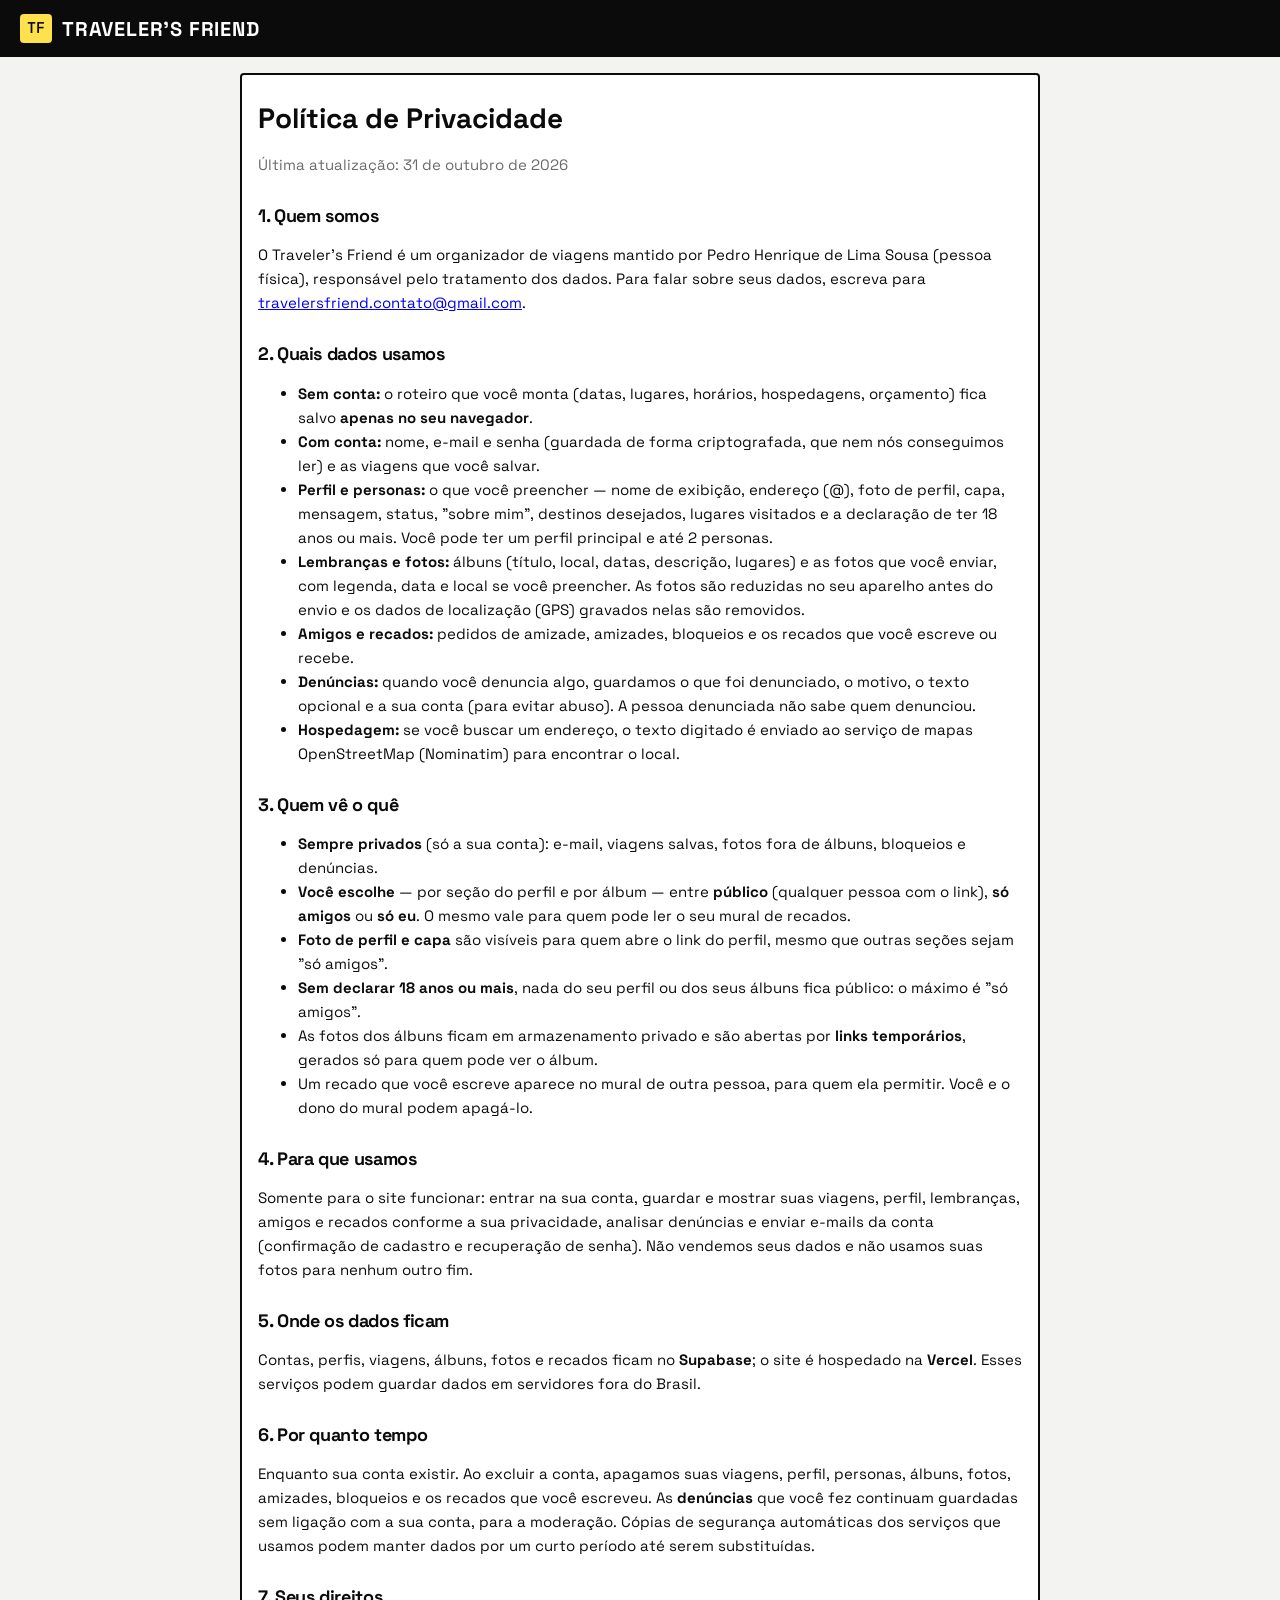
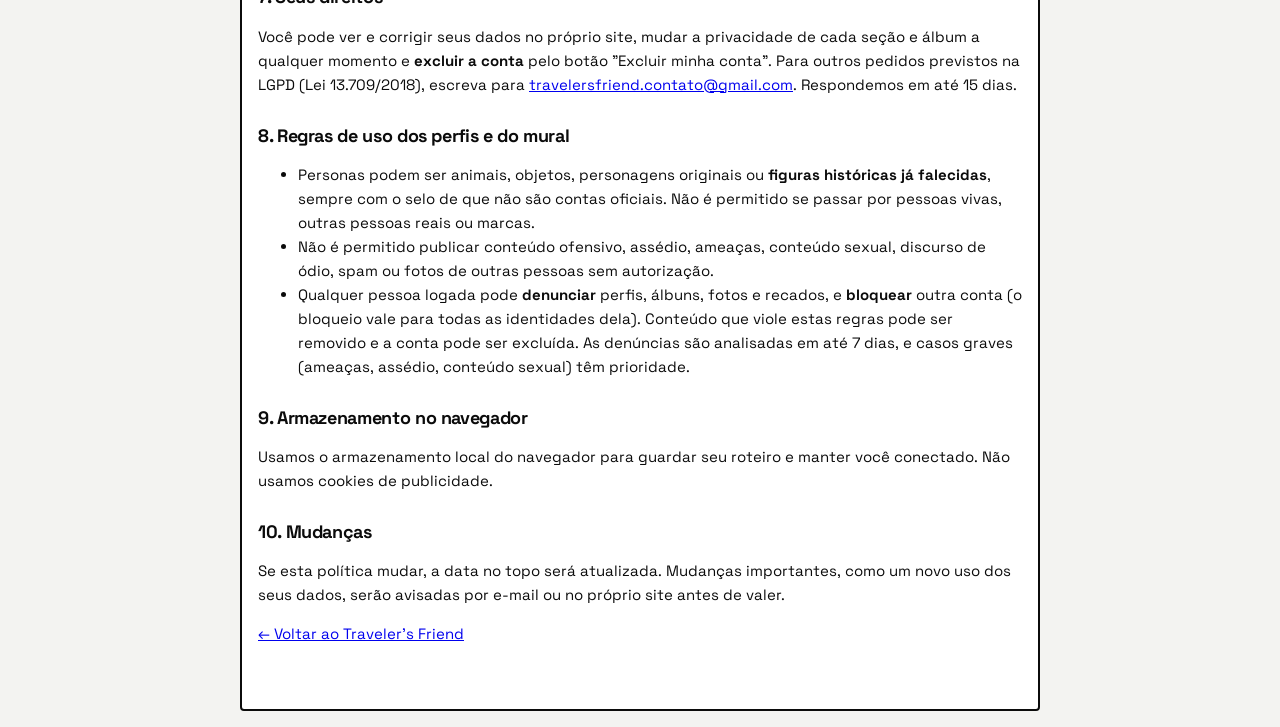
==== privacidade.html @ 2b029eb0 "Política: aviso prévio de mudanças importantes Co-Authored-By: Claude Opus 5.5 <noreply@anthropic.co" ====
<!doctype html>
<html lang="pt-BR">
<head>
  <meta charset="utf-8">
  <meta name="viewport" content="width=device-width, initial-scale=1">
  <title>Política de Privacidade · Traveler's Friend</title>
  <link rel="icon" type="image/svg+xml" href="favicon.svg">
  <link rel="preconnect" href="https://fonts.googleapis.com">
  <link rel="preconnect" href="https://fonts.gstatic.com" crossorigin>
  <link href="https://fonts.googleapis.com/css2?family=Space+Grotesk:wght@400;500;700&family=JetBrains+Mono:wght@400;600&display=swap" rel="stylesheet">
  <link rel="stylesheet" href="css/style.css">
  <style>
    .doc { max-width: 760px; margin: 0 auto; padding: 24px 16px 48px; }
    .doc h1 { font-size: 28px; margin: 0 0 4px; }
    .doc h2 { font-size: 18px; margin: 26px 0 6px; }
    .doc p, .doc li { font-size: 15px; line-height: 1.6; }
  </style>
</head>
<body>
  <header class="topbar"><a class="brand" href="./" style="color:inherit;text-decoration:none">
    <span class="brand-mark">TF</span><span class="brand-name">Traveler's Friend</span></a></header>
  <main class="doc panel" style="margin:16px auto;max-width:800px">
    <h1>Política de Privacidade</h1>
    <p class="muted">Última atualização: 31 de outubro de 2026</p>

    <h2>1. Quem somos</h2>
    <p>O Traveler's Friend é um organizador de viagens mantido por Pedro Henrique de Lima Sousa (pessoa física), responsável pelo tratamento dos dados.
      Para falar sobre seus dados, escreva para <a href="mailto:travelersfriend.contato@gmail.com">travelersfriend.contato@gmail.com</a>.</p>

    <h2>2. Quais dados usamos</h2>
    <ul>
      <li><b>Sem conta:</b> o roteiro que você monta (datas, lugares, horários, hospedagens, orçamento) fica salvo <b>apenas no seu navegador</b>.</li>
      <li><b>Com conta:</b> nome, e-mail e senha (guardada de forma criptografada, que nem nós conseguimos ler) e as viagens que você salvar.</li>
      <li><b>Perfil e personas:</b> o que você preencher — nome de exibição, endereço (@), foto de perfil, capa, mensagem, status, "sobre mim",
        destinos desejados, lugares visitados e a declaração de ter 18 anos ou mais. Você pode ter um perfil principal e até 2 personas.</li>
      <li><b>Lembranças e fotos:</b> álbuns (título, local, datas, descrição, lugares) e as fotos que você enviar, com legenda, data e local se você preencher.
        As fotos são reduzidas no seu aparelho antes do envio e os dados de localização (GPS) gravados nelas são removidos.</li>
      <li><b>Amigos e recados:</b> pedidos de amizade, amizades, bloqueios e os recados que você escreve ou recebe.</li>
      <li><b>Denúncias:</b> quando você denuncia algo, guardamos o que foi denunciado, o motivo, o texto opcional e a sua conta (para evitar abuso).
        A pessoa denunciada não sabe quem denunciou.</li>
      <li><b>Hospedagem:</b> se você buscar um endereço, o texto digitado é enviado ao serviço de mapas OpenStreetMap (Nominatim) para encontrar o local.</li>
    </ul>

    <h2>3. Quem vê o quê</h2>
    <ul>
      <li><b>Sempre privados</b> (só a sua conta): e-mail, viagens salvas, fotos fora de álbuns, bloqueios e denúncias.</li>
      <li><b>Você escolhe</b> — por seção do perfil e por álbum — entre <b>público</b> (qualquer pessoa com o link), <b>só amigos</b> ou <b>só eu</b>.
        O mesmo vale para quem pode ler o seu mural de recados.</li>
      <li><b>Foto de perfil e capa</b> são visíveis para quem abre o link do perfil, mesmo que outras seções sejam "só amigos".</li>
      <li><b>Sem declarar 18 anos ou mais</b>, nada do seu perfil ou dos seus álbuns fica público: o máximo é "só amigos".</li>
      <li>As fotos dos álbuns ficam em armazenamento privado e são abertas por <b>links temporários</b>, gerados só para quem pode ver o álbum.</li>
      <li>Um recado que você escreve aparece no mural de outra pessoa, para quem ela permitir. Você e o dono do mural podem apagá-lo.</li>
    </ul>

    <h2>4. Para que usamos</h2>
    <p>Somente para o site funcionar: entrar na sua conta, guardar e mostrar suas viagens, perfil, lembranças, amigos e recados conforme a sua
      privacidade, analisar denúncias e enviar e-mails da conta (confirmação de cadastro e recuperação de senha).
      Não vendemos seus dados e não usamos suas fotos para nenhum outro fim.</p>

    <h2>5. Onde os dados ficam</h2>
    <p>Contas, perfis, viagens, álbuns, fotos e recados ficam no <b>Supabase</b>; o site é hospedado na <b>Vercel</b>.
      Esses serviços podem guardar dados em servidores fora do Brasil.</p>

    <h2>6. Por quanto tempo</h2>
    <p>Enquanto sua conta existir. Ao excluir a conta, apagamos suas viagens, perfil, personas, álbuns, fotos, amizades, bloqueios e
      os recados que você escreveu. As <b>denúncias</b> que você fez continuam guardadas sem ligação com a sua conta, para a moderação.
      Cópias de segurança automáticas dos serviços que usamos podem manter dados por um curto período até serem substituídas.</p>

    <h2>7. Seus direitos</h2>
    <p>Você pode ver e corrigir seus dados no próprio site, mudar a privacidade de cada seção e álbum a qualquer momento e
      <b>excluir a conta</b> pelo botão "Excluir minha conta". Para outros pedidos previstos na LGPD (Lei 13.709/2018), escreva para
      <a href="mailto:travelersfriend.contato@gmail.com">travelersfriend.contato@gmail.com</a>. Respondemos em até 15 dias.</p>

    <h2 id="regras">8. Regras de uso dos perfis e do mural</h2>
    <ul>
      <li>Personas podem ser animais, objetos, personagens originais ou <b>figuras históricas já falecidas</b>, sempre com o selo de que não são contas oficiais.
        Não é permitido se passar por pessoas vivas, outras pessoas reais ou marcas.</li>
      <li>Não é permitido publicar conteúdo ofensivo, assédio, ameaças, conteúdo sexual, discurso de ódio, spam ou fotos de outras pessoas sem autorização.</li>
      <li>Qualquer pessoa logada pode <b>denunciar</b> perfis, álbuns, fotos e recados, e <b>bloquear</b> outra conta (o bloqueio vale para todas as identidades dela).
        Conteúdo que viole estas regras pode ser removido e a conta pode ser excluída. As denúncias são analisadas em até 7 dias, e casos graves (ameaças, assédio, conteúdo sexual) têm prioridade.</li>
    </ul>

    <h2>9. Armazenamento no navegador</h2>
    <p>Usamos o armazenamento local do navegador para guardar seu roteiro e manter você conectado. Não usamos cookies de publicidade.</p>

    <h2>10. Mudanças</h2>
    <p>Se esta política mudar, a data no topo será atualizada. Mudanças importantes, como um novo uso dos seus dados,
      serão avisadas por e-mail ou no próprio site antes de valer.</p>

    <p><a href="./">← Voltar ao Traveler's Friend</a></p>
  </main>
</body>
</html>
---- css/style.css ----
/* Traveler's Friend — preto e branco, com um amarelo de destaque usado com moderação. */
:root {
  --ink: #0b0b0b;
  --paper: #ffffff;
  --paper-2: #f3f3f1;
  --muted: #6b6b6b;
  --line: #0b0b0b;
  --soft-line: #d9d9d6;
  --accent: #ffe14d;   /* troque para #ffffff se quiser 100% P&B */
  --warn: #c2410c;
  --radius: 4px;
  --font: "Space Grotesk", system-ui, sans-serif;
  --mono: "JetBrains Mono", ui-monospace, monospace;

  /* ---- Design system (v2) — usar nestes tokens em todo componente novo ---- */
  /* Cores de apoio */
  --ink-2: #2a2a2a;          /* hover de superfícies pretas */
  --paper-3: #e9e9e6;        /* fundo de áreas recuadas */
  --accent-ink: #0b0b0b;     /* texto sobre o amarelo */
  --ok: #15803d;             /* confirmado / disponível */
  --danger: #b91c1c;         /* erro / conflito */
  --estimate: #8a6d00;       /* valores estimados (amarelo legível sobre branco) */
  /* Status de identidade (inspirados no MSN, cores próprias) */
  --st-disponivel: #22a65a;
  --st-ocupado: #d83a3a;
  --st-ausente: #f0b400;
  --st-invisivel: #9a9a96;

  /* Espaçamento — escala de 4px */
  --s-1: 4px; --s-2: 8px; --s-3: 12px; --s-4: 16px; --s-5: 24px; --s-6: 32px; --s-7: 48px; --s-8: 64px;

  /* Tipografia — tamanhos e pesos */
  --t-xs: 12px; --t-sm: 13px; --t-md: 15px; --t-lg: 18px; --t-xl: 22px; --t-2xl: 28px; --t-3xl: 40px;
  --w-regular: 400; --w-medium: 500; --w-bold: 700;
  --lh-tight: 1.15; --lh-base: 1.45;

  /* Formas e profundidade */
  --r-sm: 4px; --r-md: 8px; --r-lg: 14px; --r-pill: 999px;
  --shadow-1: 0 1px 2px rgba(0, 0, 0, .06), 0 1px 1px rgba(0, 0, 0, .04);
  --shadow-2: 0 6px 20px rgba(0, 0, 0, .10);
  --shadow-hard: 4px 4px 0 var(--ink);   /* sombra "dura", a marca visual do site */

  /* Movimento */
  --ease: cubic-bezier(.2, .7, .2, 1);
  --dur-1: 120ms; --dur-2: 220ms;

  /* Camadas */
  --z-map: 0; --z-sticky: 500; --z-pop: 1000; --z-modal: 1500; --z-toast: 2000;
}

/* Quem pede menos movimento no sistema não recebe animações. */
@media (prefers-reduced-motion: reduce) {
  *, *::before, *::after { animation-duration: 1ms !important; transition-duration: 1ms !important; }
}

* { box-sizing: border-box; }
html, body { margin: 0; }
body {
  font-family: var(--font);
  color: var(--ink);
  background: var(--paper-2);
  font-size: 15px;
  line-height: 1.4;
}
h2, h3 { margin: 0; letter-spacing: -0.02em; }
h2 { font-size: 22px; }
h3 { font-size: 16px; }
button, input, select { font: inherit; color: inherit; }
.mono { font-family: var(--mono); }
.muted { color: var(--muted); }
.small-text { font-size: 12px; }

/* ---------- Topbar ---------- */
.topbar {
  display: flex; align-items: flex-end; justify-content: space-between; gap: 16px;
  flex-wrap: wrap;
  padding: 14px 20px;
  background: var(--ink); color: var(--paper);
}
.brand { display: flex; align-items: center; gap: 10px; cursor: pointer; }
.brand-mark {
  font-family: var(--mono); font-weight: 600;
  background: var(--accent); color: var(--ink);
  padding: 4px 7px; border-radius: var(--radius);
}
.brand-name { font-weight: 700; font-size: 20px; text-transform: uppercase; letter-spacing: 0.04em; }

.trip-setup { display: flex; gap: 10px; flex-wrap: wrap; }
.field { display: flex; flex-direction: column; gap: 3px; font-size: 11px; text-transform: uppercase; letter-spacing: 0.06em; }
.field > span { opacity: .75; }
.field input, .field select {
  text-transform: none; letter-spacing: 0; font-size: 14px;
  padding: 7px 9px; border: 2px solid var(--line); border-radius: var(--radius);
  background: var(--paper); color: var(--ink); min-width: 0;
}
.field.small input { width: 82px; }
.topbar .field input, .topbar .field select { border-color: var(--paper); }
.field.inline { flex-direction: row; align-items: center; gap: 8px; }
.field.inline input[type="range"] { padding: 0; border: 0; flex: 1; accent-color: var(--ink); }

/* ---------- Layout ---------- */
.layout {
  display: grid;
  grid-template-columns: minmax(320px, 400px) minmax(0, 1fr) minmax(280px, 330px);
  gap: 16px; padding: 16px 20px 40px;
  align-items: start;
}
.panel {
  background: var(--paper);
  border: 2px solid var(--line); border-radius: var(--radius);
  padding: 16px;
  min-width: 0;
}
.panel-head { display: flex; justify-content: space-between; align-items: baseline; gap: 8px; margin-bottom: 12px; }
.count { font-family: var(--mono); font-size: 12px; color: var(--muted); }
.explore { position: sticky; top: 16px; max-height: calc(100vh - 32px); display: flex; flex-direction: column; }
.costs { position: sticky; top: 16px; }

.mobile-tabs { display: none; }

@media (max-width: 1200px) {
  .layout { grid-template-columns: minmax(300px, 380px) minmax(0, 1fr); }
  .explore { grid-row: span 2; }
  .costs { position: static; }
}
@media (max-width: 820px) {
  .topbar { padding: 12px 16px; }
  .trip-setup { width: 100%; }
  .trip-setup .field { flex: 1 1 40%; }
  .field.small input { width: 100%; }
  .layout { grid-template-columns: 1fr; padding: 12px 16px 40px; }
  .explore { position: static; max-height: none; grid-row: auto; }
  .panel { display: none; }
  .panel.show { display: flex; flex-direction: column; }
  .mobile-tabs {
    display: flex; position: sticky; top: 0; z-index: 500;
    background: var(--ink); padding: 0 16px 10px; gap: 6px;
  }
  .mobile-tabs button {
    flex: 1; padding: 8px; border: 2px solid var(--paper); border-radius: var(--radius);
    background: transparent; color: var(--paper); cursor: pointer;
  }
  .mobile-tabs button.active { background: var(--paper); color: var(--ink); }
}

/* ---------- Buttons ---------- */
.btn {
  border: 2px solid var(--line); border-radius: var(--radius);
  background: var(--ink); color: var(--paper);
  padding: 7px 12px; cursor: pointer; font-weight: 500;
}
.btn:hover { background: #2a2a2a; }
.btn.ghost { background: var(--paper); color: var(--ink); }
.btn.ghost:hover { background: var(--paper-2); }
.btn.small { padding: 4px 9px; font-size: 13px; }
.icon-btn {
  border: 1.5px solid var(--line); background: var(--paper); border-radius: var(--radius);
  width: 28px; height: 28px; display: inline-grid; place-items: center; cursor: pointer; padding: 0;
  font-family: var(--mono); font-size: 13px;
}
.icon-btn:hover { background: var(--accent); }
.icon-btn:disabled { opacity: .3; cursor: default; background: var(--paper); }

/* ---------- Filtros ---------- */
.filters { display: flex; flex-direction: column; gap: 10px; padding-bottom: 12px; border-bottom: 2px solid var(--line); }
.filters input[type="search"] {
  width: 100%; padding: 9px 11px; border: 2px solid var(--line); border-radius: var(--radius);
}
.chips { display: flex; flex-wrap: wrap; gap: 6px; }
.chip {
  border: 1.5px solid var(--line); border-radius: 999px; background: var(--paper);
  padding: 3px 10px; font-size: 13px; cursor: pointer;
}
.chip.on { background: var(--ink); color: var(--paper); }
.filter-row { display: flex; flex-wrap: wrap; gap: 6px 14px; font-size: 13px; }
.check { display: inline-flex; gap: 6px; align-items: center; cursor: pointer; }
.check input { accent-color: var(--ink); }

/* ---------- Cards ---------- */
.cards { list-style: none; margin: 0; padding: 12px 0 0; display: flex; flex-direction: column; gap: 8px; overflow-y: auto; }
.card {
  border: 1.5px solid var(--soft-line); border-radius: var(--radius); padding: 10px 12px;
  display: grid; grid-template-columns: 1fr auto; gap: 4px 10px; cursor: pointer;
}
.card:hover { border-color: var(--line); }
.card.added { background: #f6f6f4; border-color: #e6e6e3; }
.card.added h4, .card.added .sub { color: #8a8a87; }
.card.added .tag, .card.added .ci { opacity: .55; }
.planned {
  grid-column: 1 / -1; font-size: 12px; font-weight: 500; color: var(--ink);
  border-left: 3px solid var(--ink); padding: 2px 0 2px 8px; margin-top: 2px;
}
.modal .planned { font-size: 13px; background: var(--paper-2); padding: 8px 10px; }
.card h4 { margin: 0; font-size: 15px; }
.card .meta { grid-column: 1 / -1; display: flex; flex-wrap: wrap; gap: 6px; font-size: 12px; }
.card .sub { font-size: 12px; color: var(--muted); }
.card .actions { grid-row: 1 / 3; grid-column: 2; align-self: center; }

.tag {
  font-family: var(--mono); font-size: 11px; padding: 1px 6px;
  border: 1px solid var(--line); border-radius: 3px; white-space: nowrap;
}
.tag.dark { background: var(--ink); color: var(--paper); }
.tag.free { background: var(--accent); }
.tag.warn { border-color: var(--warn); color: var(--warn); }
.tag.dim { border-color: var(--soft-line); color: var(--muted); }

.empty { padding: 24px 8px; text-align: center; color: var(--muted); font-size: 14px; }

/* ---------- Dias ---------- */
.days { display: flex; gap: 6px; overflow-x: auto; padding-bottom: 4px; }
.day-tab {
  border: 2px solid var(--line); border-radius: var(--radius); background: var(--paper);
  padding: 6px 10px; cursor: pointer; text-align: left; flex: 0 0 auto;
}
.day-tab b { display: block; font-size: 14px; }
.day-tab small { font-family: var(--mono); font-size: 11px; color: var(--muted); }
.day-tab.on { background: var(--ink); color: var(--paper); }
.day-tab.on small { color: #bdbdbd; }
.day-meta { display: flex; justify-content: space-between; align-items: center; gap: 10px; margin: 12px 0; flex-wrap: wrap; }
.day-meta input[type="time"] { padding: 5px 8px; border: 2px solid var(--line); border-radius: var(--radius); }

/* ---------- Mapa ---------- */
.map { height: 280px; border: 2px solid var(--line); border-radius: var(--radius); z-index: 0; }
.tiles-bw { filter: grayscale(1) contrast(1.05) brightness(1.03); }
.pin {
  width: 26px; height: 26px; border-radius: 50%;
  background: var(--ink); color: var(--paper); border: 2px solid var(--paper);
  display: grid; place-items: center; font-family: var(--mono); font-size: 12px; font-weight: 600;
  box-shadow: 0 0 0 1.5px var(--ink);
}
.pin.pin-rec { width: 14px; height: 14px; background: var(--accent); box-shadow: 0 0 0 1.5px var(--ink); }

/* ---------- Timeline ---------- */
.timeline { list-style: none; margin: 16px 0 0; padding: 0; }
.stop {
  display: grid; grid-template-columns: 58px 1fr; gap: 12px;
}
.stop .time { font-family: var(--mono); font-size: 13px; padding-top: 12px; text-align: right; }
.stop .time small { display: block; color: var(--muted); font-size: 11px; }
.stop-body {
  border: 2px solid var(--line); border-radius: var(--radius); padding: 10px 12px;
  cursor: pointer;
}
.stop.focus .stop-body { background: var(--accent); }
.stop-top { display: flex; justify-content: space-between; gap: 8px; align-items: flex-start; }
.stop-top h4 { margin: 0; font-size: 15px; }
.stop-tools { display: flex; gap: 4px; flex-shrink: 0; }
.stop-row { display: flex; flex-wrap: wrap; gap: 6px 12px; align-items: center; margin-top: 8px; font-size: 13px; }
.duration { display: inline-flex; align-items: center; gap: 4px; }
.duration input {
  width: 64px; padding: 3px 6px; border: 1.5px solid var(--line); border-radius: var(--radius);
  font-family: var(--mono); font-size: 13px;
}
.duration .reset { font-size: 11px; text-decoration: underline; cursor: pointer; background: none; border: 0; padding: 0; color: var(--muted); }
.how { font-size: 12px; color: var(--muted); margin-top: 6px; }
.warning { font-size: 12px; color: var(--warn); margin-top: 6px; }

.leg {
  display: grid; grid-template-columns: 58px 1fr; gap: 12px;
  font-size: 12px; color: var(--muted);
}
.leg-line {
  border-left: 2px dashed var(--line); margin-left: 14px; padding: 8px 0 8px 14px;
}
.leg-line b { color: var(--ink); font-weight: 500; }

/* ---------- Recomendações ---------- */
.recs { margin-top: 20px; border-top: 2px solid var(--line); padding-top: 14px; }
.recs-head { display: flex; flex-direction: column; gap: 2px; margin-bottom: 10px; }
.recs-row { display: flex; gap: 10px; overflow-x: auto; padding-bottom: 6px; scroll-snap-type: x mandatory; }
.rec {
  flex: 0 0 210px; scroll-snap-align: start;
  border: 1.5px solid var(--line); border-radius: var(--radius); padding: 10px;
  display: flex; flex-direction: column; gap: 6px;
}
.rec h4 { margin: 0; font-size: 14px; cursor: pointer; }
.rec .dist { font-family: var(--mono); font-size: 12px; }
.rec .meta { display: flex; flex-wrap: wrap; gap: 4px; }
.rec .btn { margin-top: auto; }

/* ---------- Custos ---------- */
.cost-inputs { display: flex; flex-direction: column; gap: 10px; margin-bottom: 14px; }
.cost-inputs .field { color: var(--ink); }
.cost-table { width: 100%; border-collapse: collapse; font-size: 14px; }
.cost-table td { padding: 6px 0; border-bottom: 1px solid var(--soft-line); vertical-align: top; }
.cost-table td:last-child { text-align: right; font-family: var(--mono); white-space: nowrap; padding-left: 8px; }
.cost-table tr.sub td { font-size: 12px; color: var(--muted); padding-left: 10px; }
.cost-table tr.total td { border-top: 2px solid var(--line); border-bottom: 0; font-weight: 700; font-size: 16px; padding-top: 10px; }
.cost-table tr.total td:last-child { background: var(--accent); padding: 10px 6px 4px; }
.cost-table tr.pp td { border: 0; color: var(--muted); font-size: 13px; }
.disclaimer { font-size: 12px; color: var(--muted); margin: 14px 0 0; }

/* ---------- Modal ---------- */
.modal {
  border: 2px solid var(--line); border-radius: var(--radius); padding: 0;
  width: min(560px, calc(100vw - 32px)); max-height: calc(100vh - 48px);
}
.modal::backdrop { background: rgba(0, 0, 0, .55); }
.modal-head { background: var(--ink); color: var(--paper); padding: 14px 16px; display: flex; justify-content: space-between; gap: 12px; }
.modal-head h3 { font-size: 20px; }
.modal-head .icon-btn { border-color: var(--paper); background: transparent; color: var(--paper); }
.modal-body { padding: 16px; display: flex; flex-direction: column; gap: 12px; }
.facts { display: grid; grid-template-columns: repeat(2, 1fr); gap: 8px; }
.fact { border: 1.5px solid var(--soft-line); border-radius: var(--radius); padding: 8px; }
.fact > span { display: block; font-size: 11px; text-transform: uppercase; letter-spacing: .06em; color: var(--muted); }
.fact b { font-weight: 500; }
.modal-actions { display: flex; gap: 8px; flex-wrap: wrap; align-items: center; }
.modal-actions select { padding: 6px 8px; border: 2px solid var(--line); border-radius: var(--radius); }

/* ---------- Seletores (data e classificação) ---------- */
.picker-btn {
  display: flex; align-items: center; gap: 8px; text-align: left;
  text-transform: none; letter-spacing: 0; font-size: 14px;
  padding: 6px 9px; min-height: 37px; border: 2px solid var(--line); border-radius: var(--radius);
  background: var(--paper); color: var(--ink); cursor: pointer; white-space: nowrap;
}
.topbar .picker-btn { border-color: var(--paper); }
.picker-btn .arrow { margin-left: auto; font-size: 10px; opacity: .6; }
.picker-btn small { font-family: var(--mono); font-size: 11px; color: var(--muted); }
.date-field, .age-field { position: relative; }

.dp {
  position: absolute; top: calc(100% + 6px); left: 0; z-index: 1000;
  background: var(--paper); color: var(--ink);
  border: 2px solid var(--line); border-radius: var(--radius);
  padding: 14px; text-transform: none; letter-spacing: 0; font-size: 14px;
  box-shadow: 6px 6px 0 rgba(0,0,0,.25);
}
.dp[hidden] { display: none; }
.dp-nav { display: flex; justify-content: space-between; align-items: center; margin-bottom: 8px; }
.dp-months { display: flex; gap: 22px; }
.dp-title { text-align: center; font-weight: 700; margin-bottom: 6px; text-transform: capitalize; }
.dp-grid { display: grid; grid-template-columns: repeat(7, 38px); }
.dp-wd { font-family: var(--mono); font-size: 11px; color: var(--muted); text-align: center; padding: 4px 0; }
.dp-day {
  height: 38px; border: 0; background: transparent; cursor: pointer; font-size: 14px; position: relative;
}
.dp-day:hover:not(:disabled) { outline: 2px solid var(--ink); outline-offset: -2px; }
.dp-day:disabled { color: #c4c4c0; cursor: default; text-decoration: line-through; }
.dp-day.today::after { content: ""; position: absolute; left: 40%; right: 40%; bottom: 6px; height: 2px; background: currentColor; }
.dp-day.in-range { background: var(--accent); }
.dp-day.start, .dp-day.end { background: var(--ink); color: var(--paper); font-weight: 700; }
.dp-day.start { border-radius: 19px 0 0 19px; }
.dp-day.end { border-radius: 0 19px 19px 0; }
.dp-day.start.end { border-radius: 19px; }
.dp-foot { display: flex; justify-content: space-between; align-items: center; gap: 10px; margin-top: 10px; padding-top: 10px; border-top: 1.5px solid var(--soft-line); }
.dp-foot span { font-size: 13px; }

.age-menu {
  position: absolute; top: calc(100% + 6px); right: 0; z-index: 1000; min-width: 290px;
  list-style: none; margin: 0; padding: 6px;
  background: var(--paper); color: var(--ink); border: 2px solid var(--line); border-radius: var(--radius);
  box-shadow: 6px 6px 0 rgba(0,0,0,.25); text-transform: none; letter-spacing: 0;
}
.age-menu[hidden] { display: none; }
.age-opt {
  display: flex; align-items: center; gap: 10px; width: 100%; padding: 7px 8px;
  border: 0; background: transparent; cursor: pointer; text-align: left; border-radius: var(--radius); font-size: 14px;
}
.age-opt:hover, .age-opt.on { background: var(--paper-2); }
.age-opt.on { outline: 2px solid var(--ink); outline-offset: -2px; }
.age-opt small { display: block; font-size: 12px; color: var(--muted); }

/* Ícones de classificação indicativa (padrão ClassInd) */
span.ci {
  display: inline-grid; place-items: center; flex-shrink: 0;
  width: 22px; height: 22px; border-radius: 4px;
  font-family: var(--font); font-weight: 700; font-size: 12px; line-height: 1; color: #fff;
}
span.ci.lg { width: 28px; height: 28px; font-size: 14px; }
.ci-0 { background: #00a651; }
.ci-10 { background: #0095da; }
span.ci-12 { background: #f8c300; color: #111; }
.ci-14 { background: #f58220; }
.ci-16 { background: #ed1c24; }
.ci-18 { background: #111; box-shadow: inset 0 0 0 1.5px #fff, 0 0 0 1px #111; }

/* ---------- Combos ---------- */
.tag.combo { background: var(--ink); color: var(--accent); border-color: var(--ink); }
.tag.confirm { border-style: dashed; }
.readmore { font-size: 12px; text-decoration: underline; color: var(--muted); }
.combo-hint {
  margin-top: 8px; padding: 7px 9px; font-size: 12px;
  border: 1.5px dashed var(--line); border-radius: var(--radius); background: var(--paper);
  display: flex; flex-wrap: wrap; gap: 6px; align-items: center;
}
.combo-hint b { font-weight: 700; }
.combo-box { border: 2px solid var(--line); border-radius: var(--radius); padding: 10px 12px; display: flex; flex-direction: column; gap: 6px; }
.combo-box h5 { margin: 0; font-size: 14px; display: flex; gap: 8px; align-items: center; flex-wrap: wrap; }
.combo-box p { margin: 0; font-size: 13px; }
.combo-box .members { font-size: 12px; color: var(--muted); }
.combo-box .btn { align-self: flex-start; }
.modal details { border-top: 1.5px solid var(--soft-line); padding-top: 10px; }
.modal summary { cursor: pointer; font-weight: 700; }
.modal details ul { margin: 8px 0 0; padding-left: 18px; font-size: 14px; }

/* ---------- Tela inicial (só a busca) ---------- */
.tagline, .landing-foot { display: none; }
.search-btn { display: none; }
body.landing { background: var(--ink); }
body.landing .layout, body.landing .mobile-tabs { display: none; }
body.landing .topbar {
  min-height: 100vh; flex-direction: column; align-items: center; justify-content: center;
  gap: 22px; padding: 32px 16px; text-align: center;
}
body.landing .brand-mark { font-size: 22px; padding: 6px 10px; }
body.landing .brand-name { font-size: clamp(30px, 7vw, 56px); letter-spacing: 0.02em; }
body.landing .tagline { display: block; margin: 0; max-width: 520px; font-size: 17px; color: #cfcfcf; }
body.landing .trip-setup {
  background: var(--paper); color: var(--ink); padding: 16px; text-align: left;
  border-radius: var(--radius); align-items: flex-end; width: min(960px, 100%);
}
body.landing .trip-setup .field > span { opacity: 1; color: var(--muted); }
body.landing .trip-setup .picker-btn,
body.landing .trip-setup input,
body.landing .trip-setup select { border-color: var(--line); }
body.landing .trip-setup .field:first-child { flex: 1 1 180px; }
body.landing .date-field { flex: 1 1 250px; }
body.landing .search-btn { display: block; padding: 9px 26px; font-size: 16px; font-weight: 700; background: var(--ink); align-self: stretch; }
body.landing .search-btn:hover { background: var(--accent); color: var(--ink); }
body.landing .landing-foot { display: block; margin: 0; font-family: var(--mono); font-size: 12px; color: #cfcfcf; line-height: 1.8; }
body.landing .landing-foot span { color: #8a8a8a; }

@media (max-width: 820px) {
  body.landing .trip-setup .field, body.landing .search-btn { flex: 1 1 100%; }
  body.landing .field.small { flex: 1 1 40%; }
  body.landing .age-field { flex: 1 1 50%; }
  .dp { position: fixed; left: 8px; right: 8px; top: auto; bottom: 8px; max-height: calc(100vh - 16px); overflow: auto; }
  .dp-months { justify-content: center; }
  .dp-grid { grid-template-columns: repeat(7, minmax(0, 1fr)); }
  .age-menu { min-width: 0; width: max(100%, 260px); right: 0; left: auto; }
}

/* ---------- Capital / Grande SP ---------- */
.where { display: flex; border: 2px solid var(--line); border-radius: var(--radius); overflow: hidden; }
.where button { flex: 1; border: 0; background: var(--paper); padding: 6px 8px; cursor: pointer; font-size: 13px; }
.where button + button { border-left: 2px solid var(--line); }
.where button.on { background: var(--ink); color: var(--paper); }
.tag.metro { border-style: solid; background: var(--paper-2); }

/* ---------- Refeições ---------- */
.meals-cfg { border: 2px solid var(--line); border-radius: var(--radius); padding: 8px 12px; margin-bottom: 12px; }
.meals-cfg summary { cursor: pointer; font-weight: 700; }
.meals-cfg p { margin: 8px 0 2px; }
.meal-cfg-row { display: flex; flex-wrap: wrap; align-items: center; gap: 8px 12px; padding: 8px 0; border-bottom: 1px solid var(--soft-line); font-size: 14px; }
.meal-cfg-row .name { min-width: 140px; display: inline-flex; gap: 6px; align-items: center; }
.meal-cfg-row input[type="time"], .meal-cfg-row input[type="number"] {
  padding: 4px 6px; border: 1.5px solid var(--line); border-radius: var(--radius); font-family: var(--mono); font-size: 13px;
}
.meal-cfg-row input[type="number"] { width: 64px; }
.meal-cfg-row .warning { margin: 0; flex-basis: 100%; }
.stop.meal .stop-body { border-style: dashed; background: var(--paper-2); cursor: default; }
.meal-covered { margin-top: 8px; font-size: 12px; padding: 6px 8px; background: var(--paper-2); border-left: 3px solid var(--accent); }

/* ---------- Opções de transporte ---------- */
.modes { display: flex; flex-wrap: wrap; gap: 4px; margin-bottom: 4px; }
.mode {
  border: 1.5px solid var(--soft-line); background: var(--paper); border-radius: 999px;
  padding: 2px 8px; font-size: 12px; cursor: pointer; font-family: var(--mono); color: var(--ink);
}
.mode:hover { border-color: var(--ink); }
.mode.on { background: var(--ink); color: var(--paper); border-color: var(--ink); }

/* ---------- Hospedagem e horários editáveis ---------- */
.stay-box summary #stayLabel { font-weight: 500; }
.stay-form { display: flex; flex-wrap: wrap; gap: 6px; margin-top: 10px; }
.stay-form input { flex: 1 1 220px; padding: 6px 9px; border: 2px solid var(--line); border-radius: var(--radius); }
.stay-results { list-style: none; margin: 8px 0 0; padding: 0; display: flex; flex-direction: column; gap: 4px; }
.stay-results button {
  width: 100%; text-align: left; border: 1.5px solid var(--soft-line); background: var(--paper);
  border-radius: var(--radius); padding: 6px 9px; cursor: pointer; font-size: 13px;
}
.stay-results button:hover { border-color: var(--ink); background: var(--paper-2); }
.stay-leg { font-size: 12px; font-weight: 700; color: var(--ink); margin-bottom: 4px; }
.pin.pin-stay { width: 28px; height: 28px; background: var(--accent); font-size: 14px; box-shadow: 0 0 0 2px var(--ink); }
.map.picking { cursor: crosshair; outline: 3px solid var(--accent); }
.start-at { display: inline-flex; align-items: center; gap: 4px; font-size: 12px; color: var(--muted); }
.start-at input { padding: 2px 4px; border: 1.5px solid var(--line); border-radius: var(--radius); font-family: var(--mono); font-size: 12px; color: var(--ink); }

/* ---------- Várias hospedagens ---------- */
.stay-list { list-style: none; margin: 10px 0 0; padding: 0; display: flex; flex-direction: column; gap: 6px; }
.stay-item { display: flex; flex-wrap: wrap; align-items: center; gap: 4px 10px; padding: 6px 8px; border: 1.5px solid var(--soft-line); border-radius: var(--radius); }
.stay-name { font-weight: 500; font-size: 14px; }
.stay-actions { margin-left: auto; display: inline-flex; gap: 10px; }
.day-stay { display: flex; flex-wrap: wrap; align-items: center; gap: 6px 10px; margin-top: 10px; font-size: 13px; font-weight: 500; }
.day-stay select { padding: 5px 8px; border: 2px solid var(--line); border-radius: var(--radius); }
.stay-costs { display: flex; flex-direction: column; gap: 6px; text-transform: none; letter-spacing: 0; }
.stay-cost { display: flex; gap: 6px; align-items: center; }
.stay-cost input[type="text"] { flex: 1; min-width: 0; padding: 6px 8px; border: 2px solid var(--line); border-radius: var(--radius); font-size: 13px; }
.stay-cost label { display: inline-flex; gap: 4px; align-items: center; font-size: 13px; color: var(--ink); }
.stay-cost input[type="number"] { width: 84px; padding: 6px 8px; border: 2px solid var(--line); border-radius: var(--radius); font-size: 13px; }
.cost-inputs .btn.small { align-self: flex-start; text-transform: none; letter-spacing: 0; }

/* ---------- Ícone de ajuda ("!") ---------- */
.label-help { position: relative; display: inline-flex; align-items: center; gap: 6px; }
.info {
  position: relative; width: 16px; height: 16px; padding: 0; border-radius: 50%; cursor: help;
  border: 1.5px solid currentColor; background: transparent; color: inherit;
  font: 700 11px/1 var(--font); display: inline-grid; place-items: center;
}
.info:hover, .info:focus-visible { background: var(--accent); color: var(--ink); border-color: var(--accent); outline: none; }
.info::after { content: ""; position: absolute; inset: -8px; } /* área de toque maior que o desenho */
.tip {
  position: absolute; left: 0; top: calc(100% + 6px); z-index: 1100; width: 250px;
  background: var(--ink); color: var(--paper); border: 2px solid var(--paper); border-radius: var(--radius);
  padding: 8px 10px; font-size: 12px; line-height: 1.4; text-transform: none; letter-spacing: 0; font-weight: 400;
  opacity: 0; visibility: hidden; transition: opacity .15s;
}
body.landing .tip { border-color: var(--ink); }
.label-help:hover .tip, .info:focus + .tip, .tip.show { opacity: 1; visibility: visible; }
@media (max-width: 820px) { .tip { left: auto; right: -40px; } }
body:not(.landing) .tip { left: auto; right: 0; }

/* ---------- Idade digitada ---------- */
.age-input { cursor: text; gap: 6px; }
.age-input input {
  width: 46px; border: 0; padding: 0; background: transparent; outline: none;
  font-family: var(--mono); font-size: 15px; font-weight: 600; color: var(--ink);
}
.age-input:focus-within { outline: 3px solid var(--accent); outline-offset: 1px; }
.age-input .unit { font-size: 13px; color: var(--muted); }
#ageBadge { display: inline-flex; }
/* Na tela inicial o campo de idade fica só com o número; o ícone volta no topo depois da busca. */
body.landing #ageBadge { display: none; }

/* ---------- Conta ---------- */
.topbar { position: relative; }
.account-btn {
  display: inline-flex; align-items: center; gap: 6px; align-self: center;
  border: 2px solid var(--paper); border-radius: var(--radius); background: transparent; color: var(--paper);
  padding: 7px 12px; font: inherit; font-size: 14px; cursor: pointer; white-space: nowrap;
}
.account-btn:hover { background: var(--paper); color: var(--ink); }
.account-btn.logged { background: var(--accent); color: var(--ink); border-color: var(--accent); }
.account-btn small { font-family: var(--mono); font-size: 11px; opacity: .8; }
body.landing .account-btn { position: absolute; top: 16px; right: 16px; }
@media (max-width: 820px) {
  body:not(.landing) .brand { order: -2; }
  body:not(.landing) .account-btn { order: -1; margin-left: auto; }
}

.acc-form { display: flex; flex-direction: column; gap: 10px; }
.acc-form .field { color: var(--ink); }
.acc-form .field input, .acc-form .field select { width: 100%; }
.acc-form .btn { align-self: flex-start; }
.acc-form a { color: var(--ink); }
.acc-msg { margin: 0; padding: 8px 10px; background: var(--accent); border-radius: var(--radius); font-size: 14px; }
.acc-h { margin: 6px 0 0; }
.acc-trips { list-style: none; margin: 0; padding: 0; display: flex; flex-direction: column; gap: 6px; }
.acc-trips li { display: flex; flex-wrap: wrap; gap: 4px 10px; align-items: center; padding: 8px 10px; border: 1.5px solid var(--soft-line); border-radius: var(--radius); }
.acc-trips li.on { border-color: var(--ink); background: var(--paper-2); }
.acc-trip-name { font-weight: 500; }
.acc-trip-actions { margin-left: auto; display: inline-flex; gap: 10px; align-items: center; }
.acc-foot { justify-content: space-between; border-top: 1.5px solid var(--soft-line); padding-top: 12px; }
.btn.danger { background: #b91c1c; border-color: #b91c1c; }
.acc-quota { display: flex; flex-direction: column; gap: 4px; font-size: 13px; }
.acc-quota .bar { height: 8px; border: 1.5px solid var(--ink); border-radius: 999px; overflow: hidden; }
.acc-quota .bar i { display: block; height: 100%; background: var(--ink); }
.acc-upload { border: 1.5px dashed var(--ink); border-radius: var(--radius); padding: 10px; }
.acc-grid { display: grid; grid-template-columns: repeat(auto-fill, minmax(110px, 1fr)); gap: 8px; }
.acc-grid figure { margin: 0; }
.acc-thumb { padding: 0; border: 0; background: var(--paper-2); width: 100%; aspect-ratio: 1; cursor: pointer; border-radius: var(--radius); overflow: hidden; }
.acc-thumb img { width: 100%; height: 100%; object-fit: cover; display: block; }
.acc-grid figcaption { font-size: 11px; margin-top: 2px; }
.acc-full { max-width: 100%; max-height: 65vh; display: block; margin: 0 auto; border-radius: var(--radius); }

/* =====================================================================
   v2 · Explorar
   ===================================================================== */
/* Seletor Tudo · Lugares · Eventos */
.seg { display: flex; gap: 2px; padding: 3px; background: var(--paper-3); border-radius: var(--r-md); }
.seg button {
  flex: 1; border: 0; background: transparent; border-radius: calc(var(--r-md) - 2px);
  padding: 7px 8px; font-size: var(--t-sm); font-weight: var(--w-medium); cursor: pointer; color: #555; /* contraste AA sobre o cinza */
  transition: background var(--dur-1) var(--ease), color var(--dur-1) var(--ease);
}
.seg button small { font-family: var(--mono); font-size: 11px; opacity: .7; margin-left: 2px; }
.seg button:hover { color: var(--ink); }
.seg button.on { background: var(--paper); color: var(--ink); box-shadow: var(--shadow-1); }

.filters { gap: var(--s-3); border-bottom: 0; padding-bottom: var(--s-2); }
.filters input[type="search"] { border-width: 1.5px; border-radius: var(--r-md); }
.filters-more summary {
  cursor: pointer; font-size: var(--t-sm); font-weight: var(--w-medium); list-style: none;
  display: inline-flex; align-items: center; gap: 6px; padding: 4px 0; user-select: none;
}
.filters-more summary::-webkit-details-marker { display: none; }
.filters-more summary::before { content: "▸"; font-size: 10px; transition: transform var(--dur-1) var(--ease); }
.filters-more[open] summary::before { transform: rotate(90deg); }
.filters-more summary span { color: var(--estimate); font-weight: var(--w-bold); }
.filters-body { display: flex; flex-direction: column; gap: var(--s-3); padding: var(--s-2) 0 var(--s-1); }

/* Card de lugar/evento */
.cards { gap: 2px; padding-top: var(--s-2); }
.pcard {
  position: relative; display: grid; grid-template-columns: 76px minmax(0, 1fr); gap: var(--s-3);
  padding: var(--s-3) 44px var(--s-3) var(--s-2); border-radius: var(--r-md); cursor: pointer;
  transition: background var(--dur-1) var(--ease);
}
.pcard + .pcard { border-top: 1px solid var(--paper-3); }
.pcard:hover { background: var(--paper-2); }
.pcard:focus-within { background: var(--paper-2); }
.pcard h4 { margin: 2px 0 6px; font-size: var(--t-md); line-height: var(--lh-tight); font-weight: var(--w-bold); overflow-wrap: anywhere; }
.pcard-titulo { all: unset; cursor: pointer; } /* nome do lugar: abre o detalhe pelo teclado também */
.pcard-titulo:focus-visible { outline: 2px solid var(--ink); outline-offset: 2px; border-radius: 2px; }
.pcard .kicker { font-size: 11px; color: var(--muted); text-transform: uppercase; letter-spacing: .04em; white-space: nowrap; overflow: hidden; text-overflow: ellipsis; }
.pcard.added { background: transparent; }
.pcard.added h4, .pcard.added .kicker { color: #8a8a87; }
.pcard.added .media { opacity: .55; }
.pcard .planned { margin-top: 6px; }
.pcard-add {
  position: absolute; top: 12px; right: 8px; width: 30px; height: 30px; border-radius: 50%;
  border: 1.5px solid var(--ink); background: var(--paper); font-size: 18px; line-height: 1; cursor: pointer;
  display: grid; place-items: center; transition: transform var(--dur-1) var(--ease), background var(--dur-1) var(--ease);
}
.pcard-add:hover { background: var(--accent); transform: scale(1.08); }
.pcard-add:active { transform: scale(.94); }

/* Foto ou ilustração da categoria */
.media { display: block; width: 76px; height: 76px; border-radius: var(--r-md); overflow: hidden; background: var(--paper-3); flex-shrink: 0; }
.media img { width: 100%; height: 100%; object-fit: cover; display: block; }
.media.ill { display: grid; place-items: center; font-size: 30px; }
.cat-museu, .cat-exposicao { background: #ece7dc; }
.cat-parque, .cat-trilha { background: #e3eddf; }
.cat-show, .cat-festival, .cat-noite { background: #1d1d1d; }
.cat-teatro { background: #efe1e1; }
.cat-gastronomia { background: #f6e9d5; }
.cat-esporte { background: #dde8f0; }
.cat-ponto { background: #fff3b0; }

/* Fatos: preço · duração · idade + disponibilidade */
.facts-line { display: flex; align-items: center; flex-wrap: wrap; gap: 4px 10px; font-size: var(--t-sm); }
.f-price { font-weight: var(--w-bold); display: inline-flex; align-items: baseline; gap: 4px; }
.f-price.free { background: var(--accent); padding: 0 6px; border-radius: var(--r-sm); }
.f-price.est i { font-style: normal; font-weight: var(--w-regular); font-size: 11px; color: var(--estimate); }
.f-dur { color: var(--muted); }
.f-dur::before { content: "◷ "; }
.avail { font-size: 12px; margin-top: 4px; color: var(--muted); display: flex; align-items: center; gap: 6px; }
.avail::before { content: ""; width: 7px; height: 7px; border-radius: 50%; background: var(--soft-line); flex-shrink: 0; }
.avail.ok { color: var(--ink); }
.avail.ok::before { background: var(--st-disponivel); }
.avail.warn::before { background: var(--st-ausente); }
.avail.off { color: var(--muted); }
.avail.off::before { background: transparent; border: 1.5px solid #b9b9b5; }
.rec .facts-line { font-size: 12px; }

/* Detalhes: cabeçalho com foto */
.modal { border-radius: var(--r-lg); }
.detail-hero { position: relative; height: 220px; background: var(--ink); overflow: hidden; }
.detail-hero .media.hero { width: 100%; height: 100%; border-radius: 0; font-size: 72px; }
.detail-hero::after { content: ""; position: absolute; inset: 0; background: linear-gradient(to top, rgba(0,0,0,.78), rgba(0,0,0,.05) 55%, rgba(0,0,0,.35)); pointer-events: none; }
.detail-hero.no-photo { height: 150px; }
.detail-hero-top { position: absolute; top: var(--s-3); left: var(--s-3); right: var(--s-3); display: flex; justify-content: space-between; align-items: center; z-index: 1; color: #fff; }
.detail-hero-top .icon-btn { background: rgba(255,255,255,.92); border: 0; border-radius: 50%; width: 32px; height: 32px; font-size: 18px; }
.detail-hero-top .icon-btn:disabled { opacity: .35; }
.detail-nav { display: inline-flex; align-items: center; gap: var(--s-2); }
.detail-nav .small-text { font-family: var(--mono); text-shadow: 0 1px 2px rgba(0,0,0,.6); }
.detail-hero-text { position: absolute; left: var(--s-4); right: var(--s-4); bottom: var(--s-3); z-index: 1; color: #fff; }
.detail-hero-text .kicker { font-size: 11px; text-transform: uppercase; letter-spacing: .06em; opacity: .85; }
.detail-hero-text h3 { font-size: var(--t-2xl); line-height: var(--lh-tight); margin-top: 2px; }
.photo-credit { margin: 0; padding: 6px var(--s-4); font-size: 11px; color: var(--muted); background: var(--paper-2); }
.photo-credit a { color: inherit; }
.fact .st { font-style: normal; font-size: 10px; text-transform: none; letter-spacing: 0; margin-left: 4px; padding: 0 5px; border-radius: var(--r-pill); }
.fact .st.ok { background: #dcf3e3; color: var(--ok); }
.fact .st.est { background: #fff3c4; color: var(--estimate); }
.fact .st:empty { display: none; }

/* Atributo hidden precisa vencer o display:flex do componente. */
.day-stay[hidden], [hidden] { display: none !important; }
.detail-hero-top .icon-btn { color: var(--ink); }

/* =====================================================================
   v2 · Roteiro
   ===================================================================== */
/* Faixa do dia */
.day-strip { margin: 0 0 var(--s-3); }
.strip-bar { position: relative; height: 26px; background: var(--paper-2); border-radius: var(--r-sm); overflow: hidden; }
.strip-bar span { position: absolute; top: 0; bottom: 0; cursor: default; }
.strip-bar span + span { box-shadow: inset 1px 0 0 var(--paper); }
.seg-stop { background: var(--ink); cursor: pointer !important; }
.seg-stop.alert { background: var(--danger); }
.seg-meal { background: var(--accent); }
.seg-leg { background: repeating-linear-gradient(135deg, #b9b9b5 0 3px, transparent 3px 6px); }
.seg-free { background: transparent; }
.strip-ticks { position: relative; height: 16px; font-family: var(--mono); font-size: 10px; color: var(--muted); }
.strip-ticks .tick { position: absolute; top: 2px; transform: translateX(-50%); }
.strip-ticks .tick:first-child { transform: none; }
.strip-legend { display: flex; flex-wrap: wrap; gap: 4px 14px; font-size: 11px; color: var(--muted); }
.strip-legend span::before { content: ""; display: inline-block; width: 10px; height: 10px; border-radius: 2px; margin-right: 5px; vertical-align: -1px; }
.k-stop::before { background: var(--ink); }
.k-meal::before { background: var(--accent); }
.k-leg::before { background: repeating-linear-gradient(135deg, #9a9a96 0 2px, transparent 2px 4px); border: 1px solid #b9b9b5; }
.k-free::before { background: var(--paper-2); border: 1px solid var(--soft-line); }

/* Alertas do dia */
.day-alerts { border-left: 3px solid var(--danger); background: #fdf1f1; padding: var(--s-2) var(--s-3); border-radius: 0 var(--r-sm) var(--r-sm) 0; margin-bottom: var(--s-3); font-size: var(--t-sm); }
.day-alerts b { color: var(--danger); }
.day-alerts ul { margin: 4px 0 0; padding-left: 18px; }
.day-alerts li { margin: 2px 0; }
.day-alerts .reset { color: var(--ink); text-align: left; font-size: var(--t-sm); text-decoration: underline; text-decoration-color: rgba(185, 28, 28, .4); cursor: pointer; background: none; border: 0; padding: 0; }
.day-ok { font-size: var(--t-sm); color: var(--ok); margin-bottom: var(--s-3); }

/* Linha do tempo mais leve */
.timeline { margin-top: var(--s-2); }
.stop-body { border: 1.5px solid var(--soft-line); border-radius: var(--r-md); transition: border-color var(--dur-1) var(--ease), box-shadow var(--dur-1) var(--ease); }
.stop:not(.meal) .stop-body { border-left: 3px solid var(--ink); }
.stop-body:hover { border-color: #b9b9b5; }
.stop:not(.meal) .stop-body:hover { border-left-color: var(--ink); }
.stop.focus .stop-body { background: #fffbe6; border-color: var(--accent); box-shadow: 0 0 0 2px var(--accent); }
.stop.meal .stop-body { border: 1.5px dashed #cfcfcb; background: #fffdf3; }
.leg-line { border-left: 2px dotted #b9b9b5; }
.free-slot { display: grid; grid-template-columns: 58px 1fr; gap: 12px; }
.free-slot .time { font-family: var(--mono); font-size: 12px; padding-top: 8px; text-align: right; color: var(--muted); }
.free-body { margin: 2px 0; padding: 6px 10px; border-radius: var(--r-md); background: var(--paper-2); font-size: var(--t-sm); display: flex; flex-wrap: wrap; gap: 4px 8px; align-items: baseline; }
.free-body b { font-weight: var(--w-medium); }
.free-body .reset { font-size: 12px; text-decoration: underline; color: var(--ink); background: none; border: 0; cursor: pointer; padding: 0; }

/* Recomendações */
.rec { border: 1.5px solid var(--soft-line); border-radius: var(--r-md); }
.rec:hover { border-color: var(--ink); }
.fit { font-size: 12px; color: var(--ok); font-weight: var(--w-medium); }

/* =====================================================================
   v2 · Mapa
   ===================================================================== */
.map-all { font-size: var(--t-sm); margin-bottom: var(--s-2); }
.map { border: 1.5px solid var(--soft-line); border-radius: var(--r-md); }
.pin { width: 28px; height: 28px; transition: transform var(--dur-1) var(--ease); }
.pin.pin-alert { background: var(--danger); box-shadow: 0 0 0 1.5px var(--danger); }
.pin.pin-focus { background: var(--accent); color: var(--ink); box-shadow: 0 0 0 2px var(--ink); transform: scale(1.18); }
.pin.pin-rec { width: 16px; height: 16px; }
.pin.pin-dot { width: 22px; height: 22px; background: var(--paper); color: var(--ink); font-size: 12px; box-shadow: 0 0 0 1.5px var(--ink); }
.cluster {
  width: 34px; height: 34px; border-radius: 50%; display: grid; place-items: center;
  background: var(--ink); color: var(--accent); font-family: var(--mono); font-weight: 600; font-size: 13px;
  box-shadow: 0 0 0 4px rgba(255, 225, 77, .55);
}
.map-pop { display: flex; flex-direction: column; gap: 4px; min-width: 170px; font-family: var(--font); }
.map-pop img { width: 100%; height: 86px; object-fit: cover; border-radius: var(--r-sm); }
.map-pop span { font-size: 12px; color: var(--muted); }
.map-pop-act { display: flex; gap: 6px; margin-top: 4px; }
.leaflet-popup-content-wrapper { border-radius: var(--r-md); }

/* =====================================================================
   v2 · Custos
   ===================================================================== */
.costs .panel-head .count { text-transform: uppercase; letter-spacing: .06em; }
.cost-summary { display: flex; flex-direction: column; gap: var(--s-3); margin-bottom: var(--s-4); }
.cs-main { background: var(--ink); color: var(--paper); border-radius: var(--r-md); padding: var(--s-3) var(--s-4); }
.cs-main span, .cs-row span { display: block; font-size: 11px; text-transform: uppercase; letter-spacing: .06em; opacity: .75; }
.cs-main b { display: block; font-family: var(--mono); font-size: var(--t-2xl); color: var(--accent); letter-spacing: -.02em; }
.cs-row { display: grid; grid-template-columns: repeat(3, 1fr); gap: var(--s-2); }
.cs-row div { background: var(--paper-2); border-radius: var(--r-md); padding: var(--s-2) var(--s-3); min-width: 0; }
.cs-row span { color: var(--muted); opacity: 1; font-size: 10px; }
.cs-row b { font-family: var(--mono); font-size: var(--t-sm); white-space: nowrap; }

.budget { display: flex; flex-direction: column; gap: var(--s-2); margin-bottom: var(--s-5); }
.budget .field { color: var(--ink); }
.meter { height: 10px; border-radius: var(--r-pill); background: var(--paper-3); overflow: hidden; }
.meter span { display: block; height: 100%; background: var(--ink); border-radius: var(--r-pill); transition: width var(--dur-2) var(--ease); }
.meter.near span { background: var(--st-ausente); }
.meter.over span { background: var(--danger); }
.meter-txt { margin: 0; font-size: var(--t-sm); }
.meter.over + .meter-txt b { color: var(--danger); }

.cost-h { font-size: var(--t-sm); text-transform: uppercase; letter-spacing: .06em; color: var(--muted); margin: var(--s-4) 0 var(--s-2); }
.stack { display: flex; gap: 2px; height: 18px; margin-bottom: var(--s-3); }
.stack span { position: relative; min-width: 4px; }
.stack span:first-child { border-radius: 4px 0 0 4px; }
.stack span:last-child { border-radius: 0 4px 4px 0; }
.stack span:only-child { border-radius: 4px; }
.stack span:hover { filter: brightness(.92); }
.stack span:hover::after {
  content: attr(data-tip); position: absolute; bottom: calc(100% + 6px); left: 50%; transform: translateX(-50%);
  background: var(--ink); color: var(--paper); font-size: 12px; padding: 4px 8px; border-radius: var(--r-sm); white-space: nowrap; z-index: 5;
}
.stack-legend { list-style: none; margin: 0 0 var(--s-3); padding: 0; display: flex; flex-direction: column; gap: 6px; font-size: var(--t-sm); }
.stack-legend li { display: grid; grid-template-columns: 12px 1fr auto; gap: 2px 8px; align-items: center; }
.stack-legend i { width: 12px; height: 12px; border-radius: 3px; }
.sl-val { font-family: var(--mono); text-align: right; }
.sl-val small { color: var(--muted); margin-left: 6px; }
.sl-orig { grid-column: 2 / -1; font-size: 11px; color: var(--estimate); }
.cost-table th { text-align: right; font-size: 11px; text-transform: uppercase; letter-spacing: .05em; color: var(--muted); font-weight: var(--w-medium); padding: 0 0 6px; }
.cost-table th:first-child { text-align: left; }
.cost-table td:nth-child(2), .cost-table td:nth-child(3) { text-align: right; font-family: var(--mono); white-space: nowrap; padding-left: 8px; }
.cost-table tr.total td:last-child { background: var(--accent); padding: 10px 6px 4px; }
.cost-table tr.total td:nth-child(2) { background: none; padding: 10px 0 4px 8px; }
.cost-table small { display: block; font-size: 11px; color: var(--muted); }
.cost-days { margin-top: var(--s-3); }
.cost-days summary { cursor: pointer; font-size: var(--t-sm); font-weight: var(--w-medium); }
.cost-days .cost-table { margin-top: var(--s-2); }

/* =====================================================================
   v2 · Perfil (área social)
   ===================================================================== */
.top-nav { display: none; gap: var(--s-4); align-items: center; }
.top-nav a { color: var(--paper); text-decoration: none; font-size: var(--t-sm); opacity: .8; }
.top-nav a:hover { opacity: 1; text-decoration: underline; }
body.v-social .top-nav { display: flex; margin-left: auto; }
body.v-social .trip-setup, body.v-social .layout, body.v-social .mobile-tabs { display: none !important; }
body.v-social .topbar { align-items: center; }
body.landing .social { display: none; }
.social { max-width: 1040px; margin: 0 auto; padding: var(--s-5) var(--s-4) var(--s-8); }
.link { background: none; border: 0; padding: 0; font: inherit; color: var(--ink); text-decoration: underline; cursor: pointer; }
.pf-vazio { text-align: center; padding: var(--s-8) var(--s-4); }
.pf-vazio-acoes { margin-top: var(--s-4); display: flex; gap: var(--s-2); justify-content: center; }

/* Capa (foto ou cor do tema + estampa) */
.pf { --pf-cor: #ffe14d; background: var(--paper); border-radius: var(--r-lg); overflow: hidden; box-shadow: var(--shadow-1); }
.pf-capa { position: relative; height: 220px; background-color: var(--pf-cor); overflow: hidden; }
.pf-capa img { width: 100%; height: 100%; object-fit: cover; display: block; }
.est-bolinhas { background-image: radial-gradient(rgba(0,0,0,.16) 2px, transparent 2.5px); background-size: 18px 18px; }
.est-xadrez { background-image: linear-gradient(45deg, rgba(0,0,0,.09) 25%, transparent 25%, transparent 75%, rgba(0,0,0,.09) 75%), linear-gradient(45deg, rgba(0,0,0,.09) 25%, transparent 25%, transparent 75%, rgba(0,0,0,.09) 75%); background-size: 32px 32px; background-position: 0 0, 16px 16px; }
.est-listras { background-image: repeating-linear-gradient(-45deg, rgba(0,0,0,.08) 0 10px, transparent 10px 22px); }
.est-ondas { background-image: radial-gradient(circle at 50% 120%, transparent 14px, rgba(0,0,0,.1) 15px, rgba(0,0,0,.1) 18px, transparent 19px); background-size: 36px 22px; }

/* Cabeçalho do perfil */
/* Só a foto sobe sobre a capa; nome e botões começam abaixo dela (nome longo não invade a capa). */
.pf-head { position: relative; display: grid; grid-template-columns: auto 1fr auto; gap: var(--s-2) var(--s-4); align-items: start; padding: var(--s-3) var(--s-5) var(--s-4); }
.pf-head > .pf-avatar.lg { margin-top: calc(-52px - var(--s-3)); }
.pf-id { min-width: 0; }
.pf-id h1 { margin: 0; font-size: var(--t-2xl); line-height: var(--lh-tight); letter-spacing: -.02em; word-break: break-word; }
.pf-apelido { font-family: var(--mono); font-size: var(--t-sm); color: var(--muted); overflow-wrap: anywhere; }
.pf-status { display: inline-flex; align-items: center; gap: 6px; margin-left: var(--s-3); font-size: var(--t-sm); }
.dot { width: 10px; height: 10px; border-radius: 50%; display: inline-block; }
.dot.st-disponivel { background: var(--st-disponivel); }
.dot.st-ocupado { background: var(--st-ocupado); }
.dot.st-ausente { background: var(--st-ausente); }
.dot.st-invisivel, .dot.st-off { background: var(--st-invisivel); }
.pf-acoes { display: flex; gap: var(--s-2); flex-wrap: wrap; justify-content: flex-end; }
.pf-acoes .btn { text-decoration: none; display: inline-flex; align-items: center; }
.pf-msg {
  grid-column: 2 / -1; margin: 0; position: relative; justify-self: start; max-width: 560px;
  background: var(--paper-2); border-radius: var(--r-lg); padding: 8px 14px; font-style: italic; font-size: var(--t-md);
}
.pf-msg::before { content: ""; position: absolute; left: -7px; top: 12px; border: 7px solid transparent; border-right-color: var(--paper-2); border-left: 0; }
.pf-dica { margin: 0 var(--s-5) var(--s-3); font-size: var(--t-sm); color: var(--muted); }
.pf-dica a { color: var(--ink); }

/* Avatar com anel de status (inspirado no MSN) */
.pf-avatar { position: relative; display: inline-grid; place-items: center; width: 44px; height: 44px; border-radius: 50%; background: var(--paper-2); overflow: hidden; flex-shrink: 0; font-size: 20px; font-weight: var(--w-bold); box-shadow: 0 0 0 3px var(--paper); }
.pf-avatar img { width: 100%; height: 100%; object-fit: cover; }
.pf-avatar.lg { width: 116px; height: 116px; font-size: 52px; box-shadow: 0 0 0 5px var(--paper), 0 0 0 9px var(--st-invisivel); }
.pf-avatar.sm { width: 36px; height: 36px; font-size: 16px; }
.pf-avatar.lg.st-disponivel { box-shadow: 0 0 0 5px var(--paper), 0 0 0 9px var(--st-disponivel); }
.pf-avatar.lg.st-ocupado { box-shadow: 0 0 0 5px var(--paper), 0 0 0 9px var(--st-ocupado); }
.pf-avatar.lg.st-ausente { box-shadow: 0 0 0 5px var(--paper), 0 0 0 9px var(--st-ausente); }

/* Seções */
.pf-grid { display: grid; grid-template-columns: minmax(0, 1fr) minmax(0, 1.2fr); gap: var(--s-5); padding: var(--s-3) var(--s-5) var(--s-6); }
.pf-col { display: flex; flex-direction: column; gap: var(--s-5); min-width: 0; }
.pf-sec h3 { font-size: var(--t-sm); text-transform: uppercase; letter-spacing: .06em; color: var(--muted); margin: 0 0 var(--s-2); }
.pf-sec h3 small { font-family: var(--mono); margin-left: 4px; }
.pf-bio { margin: 0; white-space: pre-line; line-height: var(--lh-base); }
.pf-chips { list-style: none; margin: 0; padding: 0; display: flex; flex-wrap: wrap; gap: 6px; }
.pf-chips li { background: var(--pf-cor, var(--accent)); padding: 4px 10px; border-radius: var(--r-pill); font-size: var(--t-sm); font-weight: var(--w-medium); }
.pf-chips.editavel li { background: var(--paper-2); display: inline-flex; gap: 6px; align-items: center; }
.pf-chips.editavel button { border: 0; background: none; cursor: pointer; font-size: 15px; line-height: 1; padding: 0; }
.pf-amigos { list-style: none; margin: 0; padding: 0; display: grid; grid-template-columns: repeat(auto-fill, minmax(140px, 1fr)); gap: var(--s-2); }
.pf-amigos a { display: flex; align-items: center; gap: var(--s-2); color: var(--ink); text-decoration: none; padding: 4px; border-radius: var(--r-md); }
.pf-amigos a:hover { background: var(--paper-2); }
.pf-visitados { list-style: none; margin: 0; padding: 0; border-left: 2px solid var(--paper-3); }
.pf-visitados li { position: relative; display: grid; grid-template-columns: 64px 1fr auto; gap: var(--s-2); padding: 6px 0 12px var(--s-3); }
.pf-visitados li::before { content: ""; position: absolute; left: -6px; top: 11px; width: 10px; height: 10px; border-radius: 50%; background: var(--pf-cor, var(--accent)); box-shadow: 0 0 0 2px var(--ink); }
.pv-data { font-family: var(--mono); font-size: 12px; color: var(--muted); padding-top: 2px; }
.pf-visitados p { margin: 2px 0 0; font-size: var(--t-sm); color: #444; }
.pf-visitados .link { font-weight: var(--w-bold); }

/* Formulário */
.pf-form { display: flex; flex-direction: column; gap: var(--s-4); }
.pf-form-head { display: flex; justify-content: space-between; align-items: center; gap: var(--s-3); flex-wrap: wrap; }
.pf-form-head h1 { margin: 0; font-size: var(--t-2xl); letter-spacing: -.02em; }
.pf-bloco { background: var(--paper); border-radius: var(--r-lg); padding: var(--s-4) var(--s-5); box-shadow: var(--shadow-1); }
.pf-bloco h3 { margin: 0 0 var(--s-3); font-size: var(--t-lg); }
.pf-bloco h3 small { font-family: var(--mono); font-size: var(--t-xs); }
.pf-erro { margin: 0; background: #fdf1f1; border-left: 3px solid var(--danger); padding: var(--s-2) var(--s-3); border-radius: 0 var(--r-sm) var(--r-sm) 0; color: var(--danger); font-weight: var(--w-medium); }
.pf-campos, .pf-visit-add, .pf-priv { display: grid; grid-template-columns: repeat(auto-fit, minmax(220px, 1fr)); gap: var(--s-3); align-items: end; }
.pf-wide { grid-column: 1 / -1; }
.pf-form .field { color: var(--ink); }
.pf-form .field input, .pf-form .field select, .pf-form textarea, #pfNovoDestino {
  width: 100%; padding: 8px 10px; border: 1.5px solid var(--soft-line); border-radius: var(--r-md); font: inherit; font-size: var(--t-md); background: var(--paper); text-transform: none; letter-spacing: 0;
}
.pf-form .field input:focus, .pf-form select:focus, .pf-form textarea:focus, #pfNovoDestino:focus { outline: none; border-color: var(--ink); box-shadow: 0 0 0 3px rgba(255, 225, 77, .6); }
.pf-form textarea { resize: vertical; }
.pf-handle { display: flex; align-items: center; gap: 2px; font-family: var(--mono); }
.pf-handle input { font-family: var(--mono) !important; }
.pf-linha { display: flex; flex-wrap: wrap; gap: var(--s-2); align-items: center; }
.pf-linha #pfNovoDestino { flex: 1 1 240px; width: auto; }
.pf-visual { padding: 0; overflow: hidden; display: grid; grid-template-columns: auto 1fr; }
.pf-visual .pf-capa { grid-column: 1 / -1; height: 160px; }
.pf-visual-av { padding: 0 var(--s-5); margin-top: -46px; }
.pf-visual-ctrl { grid-column: 1 / -1; display: flex; flex-direction: column; gap: var(--s-3); padding: var(--s-3) var(--s-5) var(--s-4); }
.pf-visual-ctrl label.btn { cursor: pointer; }
.pf-emojis { display: flex; flex-wrap: wrap; gap: 4px; }
.pf-emojis button { width: 38px; height: 38px; border-radius: 50%; border: 1.5px solid var(--soft-line); background: var(--paper); font-size: 19px; cursor: pointer; transition: transform var(--dur-1) var(--ease); }
.pf-emojis button:hover { transform: scale(1.12); }
.pf-emojis button.on { border-color: var(--ink); background: var(--accent); }
.pf-cor { width: 28px; height: 28px; border-radius: 50%; border: 2px solid var(--paper); box-shadow: 0 0 0 1.5px var(--soft-line); cursor: pointer; }
.pf-cor.on { box-shadow: 0 0 0 2px var(--ink); }
.pf-maior { font-weight: var(--w-medium); }
.pf-form-foot { display: flex; justify-content: flex-end; }

@media (max-width: 720px) {
  .social { padding: var(--s-3) var(--s-3) var(--s-7); }
  .pf-capa { height: 150px; }
  .pf-head { grid-template-columns: auto 1fr; padding: var(--s-2) var(--s-4) var(--s-3); }
  .pf-head > .pf-avatar.lg { margin-top: calc(-40px - var(--s-2)); }
  .pf-avatar.lg { width: 92px; height: 92px; font-size: 42px; }
  .pf-acoes { grid-column: 1 / -1; justify-content: flex-start; }
  .pf-msg { grid-column: 1 / -1; }
  .pf-status { margin-left: 0; display: flex; margin-top: 2px; }
  .pf-grid { grid-template-columns: 1fr; padding: var(--s-3) var(--s-4) var(--s-5); }
  .pf-dica { margin: 0 var(--s-4) var(--s-3); }
  .pf-bloco { padding: var(--s-4); }
  .pf-visitados li { grid-template-columns: 56px 1fr; }
  .pf-visitados li > .link { grid-column: 2; justify-self: start; }
  .top-nav { gap: var(--s-3); }
  body.v-social .account-btn { order: 0; margin-left: 0; }
}

/* =====================================================================
   v2 · Identidades e personas
   ===================================================================== */
/* Selo de perfil temático / personagem fictício */
.pf-selo {
  margin: 0 var(--s-5) var(--s-3); padding: var(--s-2) var(--s-3); display: flex; gap: var(--s-2); align-items: flex-start;
  background: var(--paper-2); border-left: 3px solid var(--ink); border-radius: 0 var(--r-sm) var(--r-sm) 0; font-size: var(--t-sm);
}
.pf-selo span { font-size: 18px; line-height: 1.1; }
.pf-emo { font-size: .8em; }

/* Molduras do avatar */
.pf-avatar.mold-quadrado { border-radius: 22%; }
.pf-avatar.mold-retro { border-radius: 18%; }
.pf-avatar.lg.mold-retro { box-shadow: 0 0 0 4px var(--paper), 0 0 0 8px var(--st-invisivel), 0 6px 0 8px rgba(0,0,0,.12); }
.pf-avatar.lg.mold-retro.st-disponivel { box-shadow: 0 0 0 4px var(--paper), 0 0 0 8px var(--st-disponivel), 0 6px 0 8px rgba(0,0,0,.12); }
.pf-avatar.lg.mold-retro.st-ocupado { box-shadow: 0 0 0 4px var(--paper), 0 0 0 8px var(--st-ocupado), 0 6px 0 8px rgba(0,0,0,.12); }
.pf-avatar.lg.mold-retro.st-ausente { box-shadow: 0 0 0 4px var(--paper), 0 0 0 8px var(--st-ausente), 0 6px 0 8px rgba(0,0,0,.12); }
.pf-avatar.lg.mold-retro::after {
  /* brilho "vidro" nostálgico */
  content: ""; position: absolute; inset: 0 0 55% 0; background: linear-gradient(to bottom, rgba(255,255,255,.45), rgba(255,255,255,0)); pointer-events: none;
}
.pf-avatar.md { width: 56px; height: 56px; font-size: 26px; }
.pf-avatar.md.st-disponivel { box-shadow: 0 0 0 3px var(--paper), 0 0 0 5px var(--st-disponivel); }
.pf-avatar.md.st-ocupado { box-shadow: 0 0 0 3px var(--paper), 0 0 0 5px var(--st-ocupado); }
.pf-avatar.md.st-ausente { box-shadow: 0 0 0 3px var(--paper), 0 0 0 5px var(--st-ausente); }

/* Formulário: bloco da persona, emoticons, zona de perigo */
.pf-persona { border-left: 4px solid var(--accent); }
.pf-declara { align-items: flex-start; font-size: var(--t-sm); margin-top: var(--s-2); }
.pf-declara input { margin-top: 3px; }
.pf-emoticons { display: flex; flex-direction: column; gap: 6px; }
.pf-emoticons div { display: flex; flex-wrap: wrap; gap: 3px; }
.pf-emoticons button {
  width: 32px; height: 32px; border-radius: var(--r-sm); border: 1px solid var(--soft-line); background: var(--paper);
  font-size: 17px; cursor: pointer; transition: transform var(--dur-1) var(--ease);
}
.pf-emoticons button:hover { transform: scale(1.15); background: var(--paper-2); }
.pf-emoticons button.on { border-color: var(--ink); background: var(--accent); }
.pf-perigo { border: 1.5px solid #f3c7c7; box-shadow: none; }
.pf-perigo h3 { color: var(--danger); }
.pf-perigo input { padding: 6px 9px; border: 1.5px solid var(--soft-line); border-radius: var(--r-md); font-family: var(--mono); }

/* Minhas identidades */
.idt h1 { margin: 0; font-size: var(--t-2xl); letter-spacing: -.02em; }
.idt .pf-form-head p { margin: 4px 0 0; }
.idt-lista { list-style: none; margin: var(--s-4) 0 0; padding: 0; display: grid; grid-template-columns: repeat(auto-fill, minmax(300px, 1fr)); gap: var(--s-3); }
.idt-card {
  position: relative; display: grid; grid-template-columns: auto 1fr; gap: var(--s-2) var(--s-3); align-items: center;
  background: var(--paper); border-radius: var(--r-lg); padding: var(--s-5) var(--s-4) var(--s-3); box-shadow: var(--shadow-1); overflow: hidden;
  transition: transform var(--dur-1) var(--ease), box-shadow var(--dur-1) var(--ease);
}
.idt-card:hover { transform: translateY(-2px); box-shadow: var(--shadow-2); }
.idt-faixa { position: absolute; left: 0; right: 0; top: 0; height: 12px; background-color: var(--pf-cor); }
.idt-info { display: flex; flex-direction: column; min-width: 0; }
.idt-info b { font-size: var(--t-md); }
.idt-tipo { font-size: 12px; color: var(--muted); display: flex; align-items: center; gap: 4px; flex-wrap: wrap; margin-top: 2px; }
.idt-tipo .dot { width: 8px; height: 8px; }
.idt-msg { font-size: 12px; font-style: italic; color: #444; margin-top: 4px; overflow: hidden; text-overflow: ellipsis; white-space: nowrap; }
.idt-acoes { grid-column: 1 / -1; display: flex; gap: var(--s-2); justify-content: flex-end; }
.idt-acoes .btn { text-decoration: none; }
.idt-convite { margin-top: var(--s-5); padding: var(--s-3) var(--s-4); background: #fffbe6; border-radius: var(--r-md); font-size: var(--t-sm); }
.idt-convite a { color: var(--ink); font-weight: var(--w-bold); }
.idt-tipos { display: grid; grid-template-columns: repeat(auto-fit, minmax(210px, 1fr)); gap: var(--s-3); margin: var(--s-4) 0; }
.idt-tipo-card {
  display: flex; flex-direction: column; gap: 6px; align-items: flex-start; text-align: left; cursor: pointer;
  background: var(--paper); border: 1.5px solid var(--soft-line); border-radius: var(--r-lg); padding: var(--s-4); font: inherit; color: var(--ink);
  transition: transform var(--dur-1) var(--ease), border-color var(--dur-1) var(--ease), box-shadow var(--dur-1) var(--ease);
}
.idt-tipo-card:hover, .idt-tipo-card:focus-visible { border-color: var(--ink); transform: translateY(-3px); box-shadow: var(--shadow-hard); outline: none; }
.idt-tipo-ico { font-size: 34px; }
.idt-tipo-card b { font-size: var(--t-lg); }
.idt-tipo-card .muted { font-size: var(--t-sm); }
.idt-exemplos { font-size: 18px; letter-spacing: 2px; margin-top: auto; }
@media (max-width: 720px) {
  .pf-selo { margin: 0 var(--s-4) var(--s-3); }
  .idt-lista { grid-template-columns: 1fr; }
}

/* =====================================================================
   v2 · Mural de lembranças, recados e amigos
   ===================================================================== */
#toMemory { margin-left: auto; }
.nav-badge { display: inline-grid; place-items: center; min-width: 18px; height: 18px; padding: 0 5px; margin-left: 3px; border-radius: var(--r-pill); background: var(--accent); color: var(--ink); font-size: 11px; font-weight: var(--w-bold); line-height: 1; }

/* Relação no perfil (amizade + menu ⋯) */
.mu-relacao { display: inline-flex; gap: var(--s-2); align-items: center; flex-wrap: wrap; }
.mu-relacao:empty { display: none; }
.mu-amigo-ok { display: inline-flex; align-items: center; padding: 5px 12px; border-radius: var(--r-pill); background: var(--paper-2); font-size: var(--t-sm); font-weight: var(--w-bold); }
.mu-como { display: inline-flex; gap: 4px; align-items: center; flex-wrap: wrap; }
.mu-menu { position: relative; }
.mu-menu summary { list-style: none; cursor: pointer; }
.mu-menu summary::-webkit-details-marker { display: none; }
.mu-menu > div {
  position: absolute; right: 0; top: calc(100% + 6px); z-index: 20; min-width: 190px; display: flex; flex-direction: column;
  background: var(--paper); border-radius: var(--r-md); box-shadow: var(--shadow-2); padding: 6px; border: 1px solid var(--soft-line);
}
.mu-menu > div button { text-align: left; background: none; border: 0; padding: 8px 10px; border-radius: var(--r-sm); font: inherit; font-size: var(--t-sm); cursor: pointer; color: var(--ink); }
.mu-menu > div button:hover { background: var(--paper-2); }
.mu-menu .perigo, .btn.perigo { color: var(--danger); }

/* Seções do mural no perfil */
.pf-mural { display: flex; flex-direction: column; gap: var(--s-5); padding: 0 var(--s-5) var(--s-6); }
.mu-sec-head { display: flex; justify-content: space-between; align-items: center; gap: var(--s-3); margin-bottom: var(--s-2); }
.mu-sec-head h3 { margin: 0; }
.mu-cards { list-style: none; margin: 0; padding: 0; display: grid; grid-template-columns: repeat(auto-fill, minmax(200px, 1fr)); gap: var(--s-3); }
.mu-card {
  display: flex; flex-direction: column; gap: 4px; height: 100%; color: var(--ink); text-decoration: none; background: var(--paper);
  border-radius: var(--r-lg); padding: 8px 8px 12px; box-shadow: var(--shadow-1); transition: transform var(--dur-1) var(--ease), box-shadow var(--dur-1) var(--ease);
}
.mu-card:hover { transform: translateY(-2px) rotate(-.4deg); box-shadow: var(--shadow-2); }
.mu-card b { padding: 4px 4px 0; line-height: 1.25; }
.mu-card .small-text { padding: 0 4px; }
.mu-card .mu-vis { margin: 2px 4px 0; align-self: flex-start; }
.mu-capa { aspect-ratio: 4 / 3; border-radius: var(--r-md); overflow: hidden; display: grid; place-items: center; background: var(--pf-cor, var(--accent)); font-size: 34px; }
.mu-capa img { width: 100%; height: 100%; object-fit: cover; display: block; }
.mu-vis { display: inline-flex; gap: 3px; align-items: center; font-size: 11px; font-weight: var(--w-medium); padding: 2px 8px; border-radius: var(--r-pill); background: var(--paper-2); color: #444; }

/* Recados */
.mu-recado-form { display: flex; flex-direction: column; gap: var(--s-2); margin-bottom: var(--s-3); }
.mu-recado-form textarea, .mu-recado-form select { width: 100%; padding: 8px 10px; border: 1.5px solid var(--soft-line); border-radius: var(--r-md); font: inherit; background: var(--paper); resize: vertical; }
.mu-recado-form select { width: auto; margin-left: 4px; padding: 4px 8px; }
.mu-recado-form textarea:focus { outline: none; border-color: var(--ink); box-shadow: 0 0 0 3px rgba(255, 225, 77, .6); }
.mu-recado-form .pf-linha { justify-content: flex-end; }
.mu-recados { list-style: none; margin: 0; padding: 0; display: flex; flex-direction: column; gap: var(--s-2); }
.mu-recados li { display: grid; grid-template-columns: auto 1fr; gap: var(--s-2); background: var(--paper-2); border-radius: var(--r-lg); padding: var(--s-2) var(--s-3); }
.mu-recado-av { text-decoration: none; }
.mu-recado-quem { margin: 0; font-size: var(--t-sm); }
.mu-recado-quem a { color: var(--ink); font-weight: var(--w-bold); text-decoration: none; }
.mu-recado-quem time { font-size: 12px; margin-left: 4px; }
.mu-recado-txt { margin: 2px 0 0; white-space: pre-line; overflow-wrap: anywhere; }
.mu-recado-acoes { margin: 2px 0 0; display: flex; gap: var(--s-3); font-size: 12px; }
.mu-recado-acoes:empty { display: none; }
.mu-recado-acoes .link { color: var(--muted); }

/* Página do álbum */
.mu-album { background: var(--paper); border-radius: var(--r-lg); box-shadow: var(--shadow-1); padding: var(--s-4) var(--s-5) var(--s-6); border-top: 10px solid var(--pf-cor, var(--accent)); }
.mu-voltar { display: inline-flex; align-items: center; gap: var(--s-2); color: var(--ink); text-decoration: none; font-size: var(--t-sm); font-weight: var(--w-medium); }
.mu-album-head { display: flex; justify-content: space-between; align-items: flex-end; gap: var(--s-3); flex-wrap: wrap; margin: var(--s-3) 0; }
.mu-album-head h1 { margin: 0; font-size: var(--t-2xl); letter-spacing: -.02em; line-height: var(--lh-tight); overflow-wrap: anywhere; }
.mu-album-head p { margin: 4px 0 0; }
.mu-album-head label.btn { cursor: pointer; }
.mu-desc { white-space: pre-line; max-width: 70ch; line-height: var(--lh-base); }
.mu-lugares { margin: var(--s-3) 0; }
.mu-lugares .link { font: inherit; }
.mu-progresso { background: #fffbe6; padding: var(--s-2) var(--s-3); border-radius: var(--r-md); font-size: var(--t-sm); }
.mu-fotos { list-style: none; margin: var(--s-4) 0 0; padding: 0; display: grid; grid-template-columns: repeat(auto-fill, minmax(160px, 1fr)); gap: var(--s-2); }
.mu-fotos.mini { grid-template-columns: repeat(auto-fill, minmax(96px, 1fr)); margin-top: 0; }
.mu-foto, .mu-foto-sel { position: relative; display: block; width: 100%; aspect-ratio: 1; padding: 0; border: 0; border-radius: var(--r-md); overflow: hidden; background: var(--paper-2); cursor: zoom-in; }
.mu-foto img, .mu-foto-sel img { width: 100%; height: 100%; object-fit: cover; display: block; transition: transform var(--dur-2) var(--ease); }
.mu-foto:hover img { transform: scale(1.04); }
.mu-foto:focus-visible { outline: 3px solid var(--ink); outline-offset: 2px; }
.mu-capa-tag { position: absolute; left: 6px; top: 6px; background: var(--accent); font-size: 11px; font-weight: var(--w-bold); padding: 1px 7px; border-radius: var(--r-pill); }
.mu-foto-sel { cursor: pointer; }
.mu-foto-sel input { position: absolute; left: 6px; top: 6px; z-index: 1; width: 18px; height: 18px; accent-color: var(--ink); }
.mu-foto-sel:has(input:checked) { box-shadow: 0 0 0 3px var(--ink) inset; }
.mu-foto-sel:has(input:checked) img { opacity: .8; }
.mu-importar { margin-top: var(--s-3); display: flex; flex-direction: column; gap: var(--s-3); }
.mu-importar h3 { margin: 0; }

/* Visualizador de fotos */
.mu-lightbox { width: min(1000px, 96vw); max-height: 94vh; padding: 0; border: 0; border-radius: var(--r-lg); background: #111; color: #fff; overflow: auto; }
.mu-lightbox::backdrop { background: rgba(0, 0, 0, .8); }
.mu-lb-top { display: flex; justify-content: space-between; align-items: center; padding: 8px 10px; }
.mu-lb-top .icon-btn { background: transparent; color: #fff; border-color: #fff; }
.mu-lightbox figure { margin: 0; }
.mu-lightbox img { display: block; width: 100%; max-height: 70vh; object-fit: contain; background: #000; }
.mu-lightbox figcaption { padding: 10px 14px 4px; display: flex; flex-direction: column; gap: 2px; }
.mu-lightbox figcaption .muted { color: #bbb; font-size: var(--t-sm); }
.mu-lb-nav { position: absolute; top: 45%; width: 44px; height: 44px; border-radius: 50%; border: 0; background: rgba(255,255,255,.88); color: #111; font-size: 28px; line-height: 1; cursor: pointer; }
.mu-lb-nav.ant { left: 10px; }
.mu-lb-nav.prox { right: 10px; }
.mu-lb-acoes { padding: 6px 14px 14px; display: flex; flex-direction: column; gap: var(--s-2); }
.mu-lb-acoes .link { color: #ddd; align-self: flex-start; }
.mu-lb-form { display: flex; flex-wrap: wrap; gap: 6px; }
.mu-lb-form input { flex: 1 1 140px; padding: 7px 9px; border-radius: var(--r-md); border: 1px solid #444; background: #222; color: #fff; font: inherit; font-size: var(--t-sm); color-scheme: dark; }
.mu-lb-acoes .btn.ghost { background: transparent; color: #fff; border-color: #777; }
.mu-lb-acoes .btn.ghost.perigo { color: #ff9b9b; border-color: #a55; }
.mu-lb-acoes .muted { color: #bbb; }

/* Editor de lembrança */
.lb-vis { display: grid; grid-template-columns: repeat(auto-fit, minmax(180px, 1fr)); gap: var(--s-2); }
.lb-vis-op { position: relative; display: flex; flex-direction: column; gap: 2px; border: 1.5px solid var(--soft-line); border-radius: var(--r-md); padding: var(--s-3); cursor: pointer; }
.lb-vis-op input { position: absolute; opacity: 0; pointer-events: none; }
.lb-vis-op.on { border-color: var(--ink); background: #fffbe6; box-shadow: var(--shadow-hard); }
.lb-vis-op.off { opacity: .45; cursor: not-allowed; }
.lb-vis-op:has(input:focus-visible) { outline: 3px solid var(--ink); outline-offset: 2px; }
#lbNovoLugar { flex: 1 1 240px; padding: 8px 10px; border: 1.5px solid var(--soft-line); border-radius: var(--r-md); font: inherit; }

/* Denúncia */
.mu-denuncia { width: min(460px, 94vw); }
.mu-den-motivos { display: flex; flex-direction: column; gap: 8px; }
.mu-denuncia textarea { width: 100%; padding: 8px 10px; border: 1.5px solid var(--soft-line); border-radius: var(--r-md); font: inherit; resize: vertical; }
.pf-erro-txt { margin: 0; color: var(--danger); font-size: var(--t-sm); font-weight: var(--w-medium); }
.pf-erro-txt:empty { display: none; }

/* Amigos */
.am .pf-bloco { margin-top: var(--s-3); }
.am-busca { display: flex; gap: var(--s-3); align-items: flex-end; flex-wrap: wrap; }
.am-busca .field { flex: 1 1 240px; }
.am-busca input { width: 100%; padding: 8px 10px; border: 1.5px solid var(--soft-line); border-radius: var(--r-md); font: inherit; }
.am-lista { list-style: none; margin: 0; padding: 0; display: flex; flex-direction: column; }
.am-linha { display: flex; align-items: center; gap: var(--s-3); padding: var(--s-2) 0; border-top: 1px solid var(--soft-line); flex-wrap: wrap; }
.am-linha:first-child { border-top: 0; }
.am-quem { display: flex; align-items: center; gap: var(--s-2); color: var(--ink); text-decoration: none; flex: 1 1 200px; min-width: 0; }
.am-quem > span { display: flex; flex-direction: column; min-width: 0; }
.am-minha { flex: 0 1 auto; }
.am-botoes { display: flex; gap: var(--s-2); margin-left: auto; }

@media (max-width: 720px) {
  .pf-mural { padding: 0 var(--s-4) var(--s-5); }
  .mu-cards { grid-template-columns: repeat(2, minmax(0, 1fr)); gap: var(--s-2); }
  .mu-album { padding: var(--s-3) var(--s-4) var(--s-5); }
  .mu-fotos { grid-template-columns: repeat(3, minmax(0, 1fr)); gap: 4px; }
  .mu-menu > div { right: auto; left: 0; }
  .panel-head #toMemory { padding-inline: 8px; }
}

/* Confirmação do site (substitui o confirm() nativo) */
.tf-confirmar { width: min(420px, 92vw); }
.tf-confirmar .modal-body p { margin: 0; line-height: var(--lh-base); }
.tf-confirmar .modal-actions { justify-content: flex-end; }

/* Tabela de custos: cabe na coluna estreita (330 px) mesmo com valores grandes ou zoom */
.costs .cost-table td:nth-child(2), .costs .cost-table td:nth-child(3), .costs .cost-table th { padding-left: 6px; }
.costs .cost-table td:nth-child(2), .costs .cost-table td:nth-child(3) { font-size: 12.5px; letter-spacing: -.02em; }
.costs .cost-table tr.total td { font-size: 14px; }
.costs .cost-table tr.total td:nth-child(2), .costs .cost-table tr.total td:nth-child(3) { font-size: 13.5px; }
.costs .cost-table td:first-child { overflow-wrap: break-word; }
.cost-table.uma-coluna tr.total td:last-child { background: var(--accent); }
/* Último recurso: se ainda não couber (zoom muito grande), a tabela rola dentro do painel em vez de empurrar a página */
.cost-scroll, #costDays { max-width: 100%; overflow-x: auto; }
.cost-table.por-dia td:first-child { white-space: nowrap; font-size: 13px; }
.cost-table.por-dia td:first-child small { white-space: normal; }
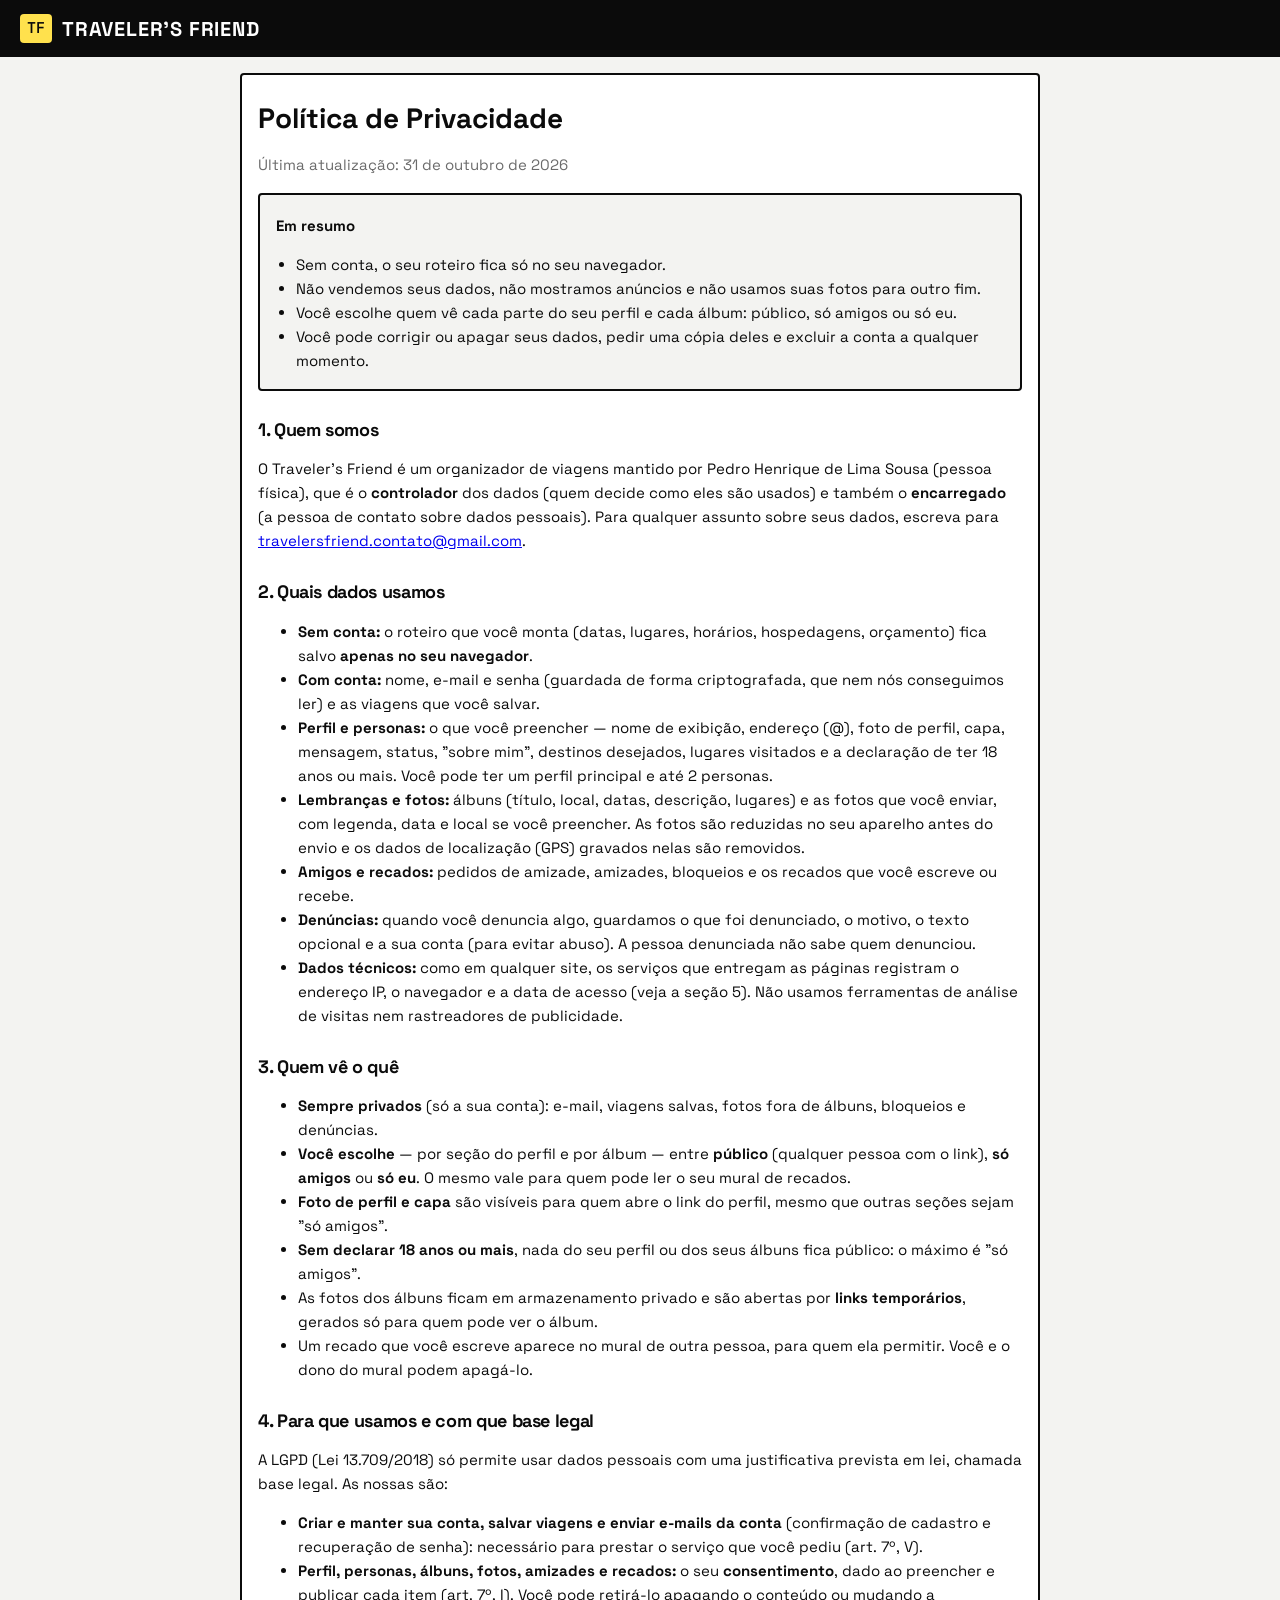
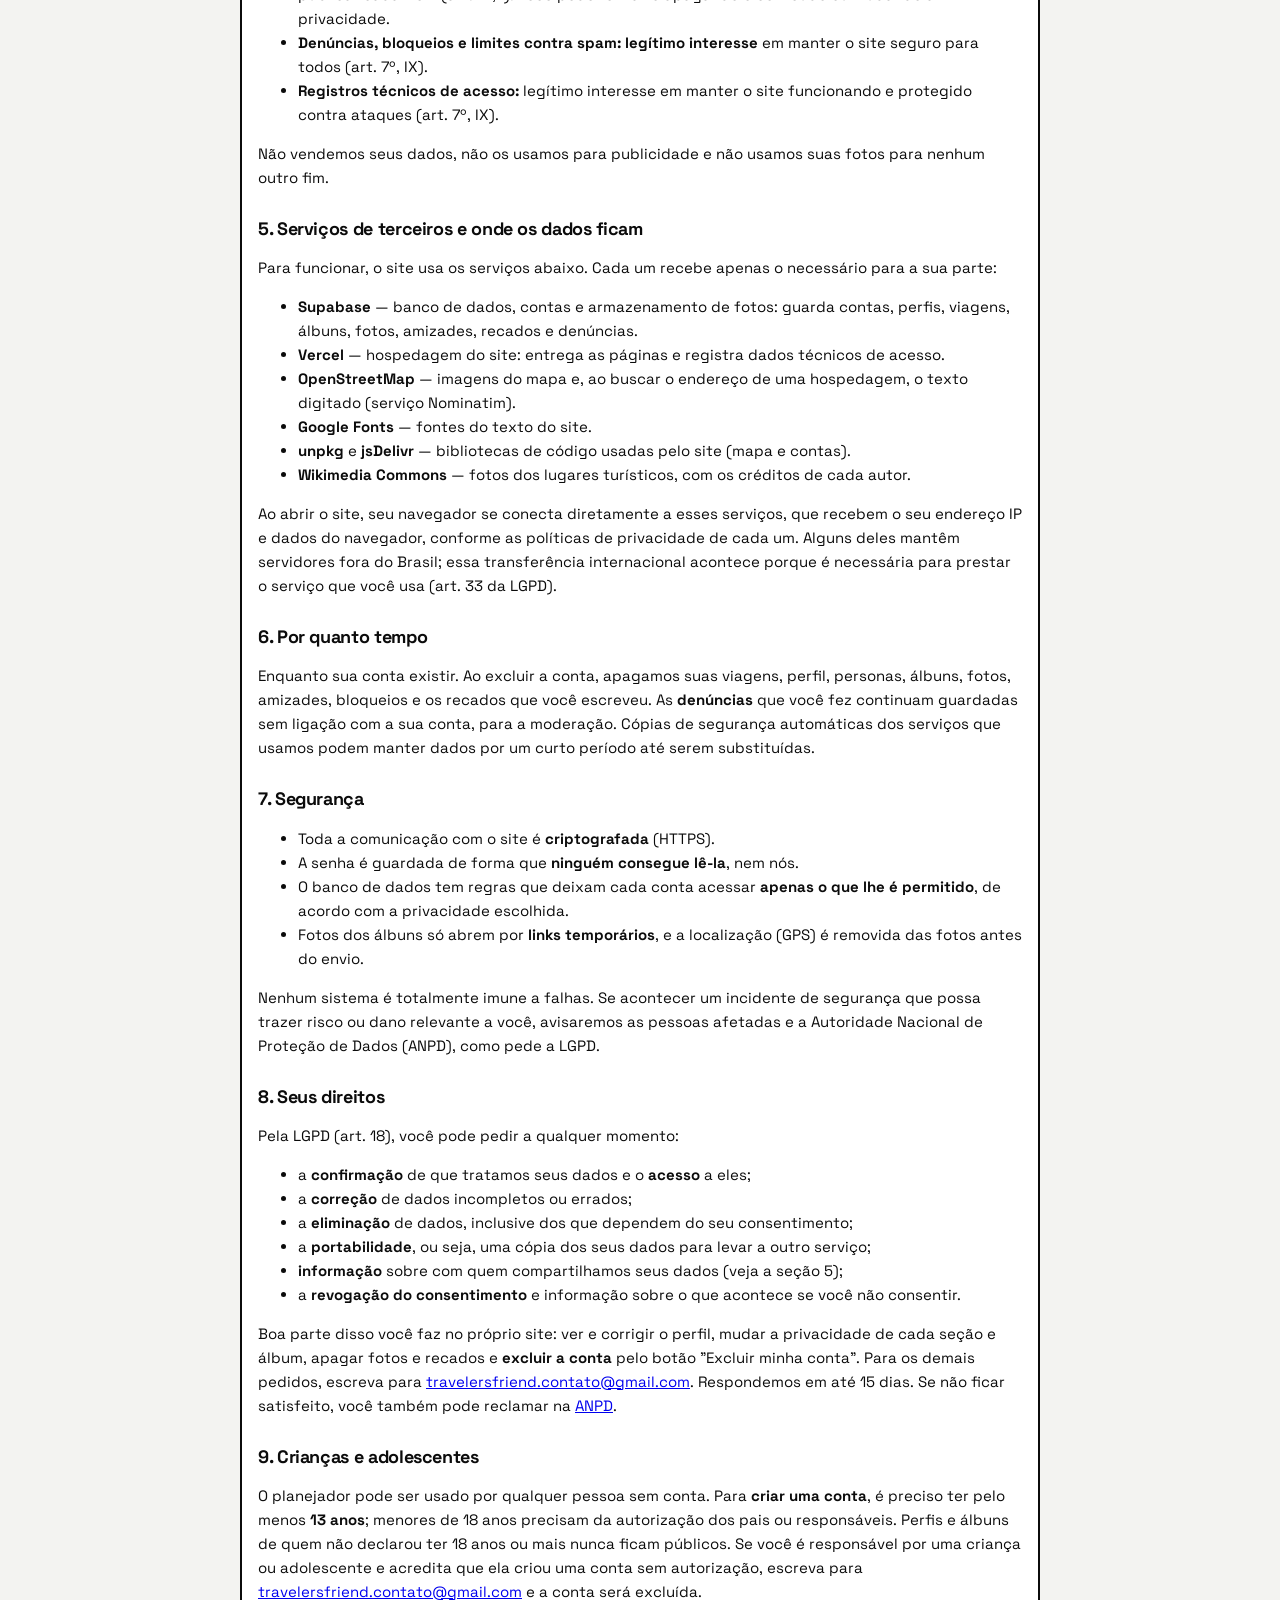
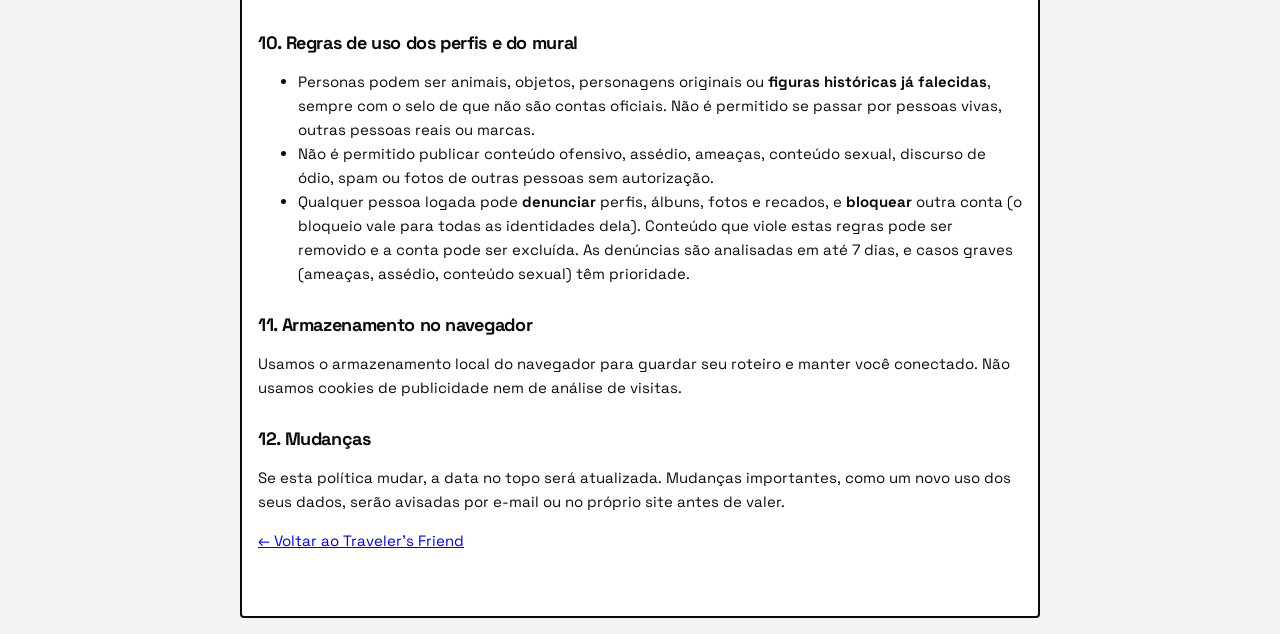
==== commit de9cd1c3: "Política de privacidade mais completa e visível no celular Resumo no topo, encarregado, bases legais" ====
--- a/privacidade.html
+++ b/privacidade.html
@@ -14,6 +14,10 @@
     .doc h1 { font-size: 28px; margin: 0 0 4px; }
     .doc h2 { font-size: 18px; margin: 26px 0 6px; }
     .doc p, .doc li { font-size: 15px; line-height: 1.6; }
+    /* .panel some em telas estreitas (abas do planejador); aqui é página única e precisa aparecer sempre */
+    main.doc.panel { display: block; }
+    .resumo { background: var(--paper-2); border: 2px solid var(--ink); border-radius: var(--radius); padding: 4px 16px; margin: 16px 0; }
+    .resumo ul { margin: 0 0 12px; padding-left: 20px; }
   </style>
 </head>
 <body>
@@ -23,9 +27,20 @@
     <h1>Política de Privacidade</h1>
     <p class="muted">Última atualização: 31 de outubro de 2026</p>
 
+    <div class="resumo">
+      <p><b>Em resumo</b></p>
+      <ul>
+        <li>Sem conta, o seu roteiro fica só no seu navegador.</li>
+        <li>Não vendemos seus dados, não mostramos anúncios e não usamos suas fotos para outro fim.</li>
+        <li>Você escolhe quem vê cada parte do seu perfil e cada álbum: público, só amigos ou só eu.</li>
+        <li>Você pode corrigir ou apagar seus dados, pedir uma cópia deles e excluir a conta a qualquer momento.</li>
+      </ul>
+    </div>
+
     <h2>1. Quem somos</h2>
-    <p>O Traveler's Friend é um organizador de viagens mantido por Pedro Henrique de Lima Sousa (pessoa física), responsável pelo tratamento dos dados.
-      Para falar sobre seus dados, escreva para <a href="mailto:travelersfriend.contato@gmail.com">travelersfriend.contato@gmail.com</a>.</p>
+    <p>O Traveler's Friend é um organizador de viagens mantido por Pedro Henrique de Lima Sousa (pessoa física), que é o
+      <b>controlador</b> dos dados (quem decide como eles são usados) e também o <b>encarregado</b> (a pessoa de contato sobre dados pessoais).
+      Para qualquer assunto sobre seus dados, escreva para <a href="mailto:travelersfriend.contato@gmail.com">travelersfriend.contato@gmail.com</a>.</p>
 
     <h2>2. Quais dados usamos</h2>
     <ul>
@@ -38,7 +53,8 @@
       <li><b>Amigos e recados:</b> pedidos de amizade, amizades, bloqueios e os recados que você escreve ou recebe.</li>
       <li><b>Denúncias:</b> quando você denuncia algo, guardamos o que foi denunciado, o motivo, o texto opcional e a sua conta (para evitar abuso).
         A pessoa denunciada não sabe quem denunciou.</li>
-      <li><b>Hospedagem:</b> se você buscar um endereço, o texto digitado é enviado ao serviço de mapas OpenStreetMap (Nominatim) para encontrar o local.</li>
+      <li><b>Dados técnicos:</b> como em qualquer site, os serviços que entregam as páginas registram o endereço IP, o navegador e a data de acesso
+        (veja a seção 5). Não usamos ferramentas de análise de visitas nem rastreadores de publicidade.</li>
     </ul>
 
     <h2>3. Quem vê o quê</h2>
@@ -52,26 +68,68 @@
       <li>Um recado que você escreve aparece no mural de outra pessoa, para quem ela permitir. Você e o dono do mural podem apagá-lo.</li>
     </ul>
 
-    <h2>4. Para que usamos</h2>
-    <p>Somente para o site funcionar: entrar na sua conta, guardar e mostrar suas viagens, perfil, lembranças, amigos e recados conforme a sua
-      privacidade, analisar denúncias e enviar e-mails da conta (confirmação de cadastro e recuperação de senha).
-      Não vendemos seus dados e não usamos suas fotos para nenhum outro fim.</p>
+    <h2>4. Para que usamos e com que base legal</h2>
+    <p>A LGPD (Lei 13.709/2018) só permite usar dados pessoais com uma justificativa prevista em lei, chamada base legal. As nossas são:</p>
+    <ul>
+      <li><b>Criar e manter sua conta, salvar viagens e enviar e-mails da conta</b> (confirmação de cadastro e recuperação de senha):
+        necessário para prestar o serviço que você pediu (art. 7º, V).</li>
+      <li><b>Perfil, personas, álbuns, fotos, amizades e recados:</b> o seu <b>consentimento</b>, dado ao preencher e publicar cada item (art. 7º, I).
+        Você pode retirá-lo apagando o conteúdo ou mudando a privacidade.</li>
+      <li><b>Denúncias, bloqueios e limites contra spam:</b> <b>legítimo interesse</b> em manter o site seguro para todos (art. 7º, IX).</li>
+      <li><b>Registros técnicos de acesso:</b> legítimo interesse em manter o site funcionando e protegido contra ataques (art. 7º, IX).</li>
+    </ul>
+    <p>Não vendemos seus dados, não os usamos para publicidade e não usamos suas fotos para nenhum outro fim.</p>
 
-    <h2>5. Onde os dados ficam</h2>
-    <p>Contas, perfis, viagens, álbuns, fotos e recados ficam no <b>Supabase</b>; o site é hospedado na <b>Vercel</b>.
-      Esses serviços podem guardar dados em servidores fora do Brasil.</p>
+    <h2>5. Serviços de terceiros e onde os dados ficam</h2>
+    <p>Para funcionar, o site usa os serviços abaixo. Cada um recebe apenas o necessário para a sua parte:</p>
+    <ul>
+      <li><b>Supabase</b> — banco de dados, contas e armazenamento de fotos: guarda contas, perfis, viagens, álbuns, fotos, amizades, recados e denúncias.</li>
+      <li><b>Vercel</b> — hospedagem do site: entrega as páginas e registra dados técnicos de acesso.</li>
+      <li><b>OpenStreetMap</b> — imagens do mapa e, ao buscar o endereço de uma hospedagem, o texto digitado (serviço Nominatim).</li>
+      <li><b>Google Fonts</b> — fontes do texto do site.</li>
+      <li><b>unpkg</b> e <b>jsDelivr</b> — bibliotecas de código usadas pelo site (mapa e contas).</li>
+      <li><b>Wikimedia Commons</b> — fotos dos lugares turísticos, com os créditos de cada autor.</li>
+    </ul>
+    <p>Ao abrir o site, seu navegador se conecta diretamente a esses serviços, que recebem o seu endereço IP e dados do navegador, conforme as
+      políticas de privacidade de cada um. Alguns deles mantêm servidores fora do Brasil; essa transferência internacional acontece porque é
+      necessária para prestar o serviço que você usa (art. 33 da LGPD).</p>
 
     <h2>6. Por quanto tempo</h2>
     <p>Enquanto sua conta existir. Ao excluir a conta, apagamos suas viagens, perfil, personas, álbuns, fotos, amizades, bloqueios e
       os recados que você escreveu. As <b>denúncias</b> que você fez continuam guardadas sem ligação com a sua conta, para a moderação.
       Cópias de segurança automáticas dos serviços que usamos podem manter dados por um curto período até serem substituídas.</p>
 
-    <h2>7. Seus direitos</h2>
-    <p>Você pode ver e corrigir seus dados no próprio site, mudar a privacidade de cada seção e álbum a qualquer momento e
-      <b>excluir a conta</b> pelo botão "Excluir minha conta". Para outros pedidos previstos na LGPD (Lei 13.709/2018), escreva para
-      <a href="mailto:travelersfriend.contato@gmail.com">travelersfriend.contato@gmail.com</a>. Respondemos em até 15 dias.</p>
+    <h2>7. Segurança</h2>
+    <ul>
+      <li>Toda a comunicação com o site é <b>criptografada</b> (HTTPS).</li>
+      <li>A senha é guardada de forma que <b>ninguém consegue lê-la</b>, nem nós.</li>
+      <li>O banco de dados tem regras que deixam cada conta acessar <b>apenas o que lhe é permitido</b>, de acordo com a privacidade escolhida.</li>
+      <li>Fotos dos álbuns só abrem por <b>links temporários</b>, e a localização (GPS) é removida das fotos antes do envio.</li>
+    </ul>
+    <p>Nenhum sistema é totalmente imune a falhas. Se acontecer um incidente de segurança que possa trazer risco ou dano relevante a você,
+      avisaremos as pessoas afetadas e a Autoridade Nacional de Proteção de Dados (ANPD), como pede a LGPD.</p>
 
-    <h2 id="regras">8. Regras de uso dos perfis e do mural</h2>
+    <h2>8. Seus direitos</h2>
+    <p>Pela LGPD (art. 18), você pode pedir a qualquer momento:</p>
+    <ul>
+      <li>a <b>confirmação</b> de que tratamos seus dados e o <b>acesso</b> a eles;</li>
+      <li>a <b>correção</b> de dados incompletos ou errados;</li>
+      <li>a <b>eliminação</b> de dados, inclusive dos que dependem do seu consentimento;</li>
+      <li>a <b>portabilidade</b>, ou seja, uma cópia dos seus dados para levar a outro serviço;</li>
+      <li><b>informação</b> sobre com quem compartilhamos seus dados (veja a seção 5);</li>
+      <li>a <b>revogação do consentimento</b> e informação sobre o que acontece se você não consentir.</li>
+    </ul>
+    <p>Boa parte disso você faz no próprio site: ver e corrigir o perfil, mudar a privacidade de cada seção e álbum, apagar fotos e recados e
+      <b>excluir a conta</b> pelo botão "Excluir minha conta". Para os demais pedidos, escreva para <a href="mailto:travelersfriend.contato@gmail.com">travelersfriend.contato@gmail.com</a>. Respondemos em até 15 dias.
+      Se não ficar satisfeito, você também pode reclamar na <a href="https://www.gov.br/anpd" rel="noopener">ANPD</a>.</p>
+
+    <h2>9. Crianças e adolescentes</h2>
+    <p>O planejador pode ser usado por qualquer pessoa sem conta. Para <b>criar uma conta</b>, é preciso ter pelo menos <b>13 anos</b>;
+      menores de 18 anos precisam da autorização dos pais ou responsáveis. Perfis e álbuns de quem não declarou ter 18 anos ou mais nunca ficam
+      públicos. Se você é responsável por uma criança ou adolescente e acredita que ela criou uma conta sem autorização, escreva para <a href="mailto:travelersfriend.contato@gmail.com">travelersfriend.contato@gmail.com</a>
+      e a conta será excluída.</p>
+
+    <h2 id="regras">10. Regras de uso dos perfis e do mural</h2>
     <ul>
       <li>Personas podem ser animais, objetos, personagens originais ou <b>figuras históricas já falecidas</b>, sempre com o selo de que não são contas oficiais.
         Não é permitido se passar por pessoas vivas, outras pessoas reais ou marcas.</li>
@@ -80,10 +138,11 @@
         Conteúdo que viole estas regras pode ser removido e a conta pode ser excluída. As denúncias são analisadas em até 7 dias, e casos graves (ameaças, assédio, conteúdo sexual) têm prioridade.</li>
     </ul>
 
-    <h2>9. Armazenamento no navegador</h2>
-    <p>Usamos o armazenamento local do navegador para guardar seu roteiro e manter você conectado. Não usamos cookies de publicidade.</p>
+    <h2>11. Armazenamento no navegador</h2>
+    <p>Usamos o armazenamento local do navegador para guardar seu roteiro e manter você conectado. Não usamos cookies de publicidade
+      nem de análise de visitas.</p>
 
-    <h2>10. Mudanças</h2>
+    <h2>12. Mudanças</h2>
     <p>Se esta política mudar, a data no topo será atualizada. Mudanças importantes, como um novo uso dos seus dados,
       serão avisadas por e-mail ou no próprio site antes de valer.</p>
 
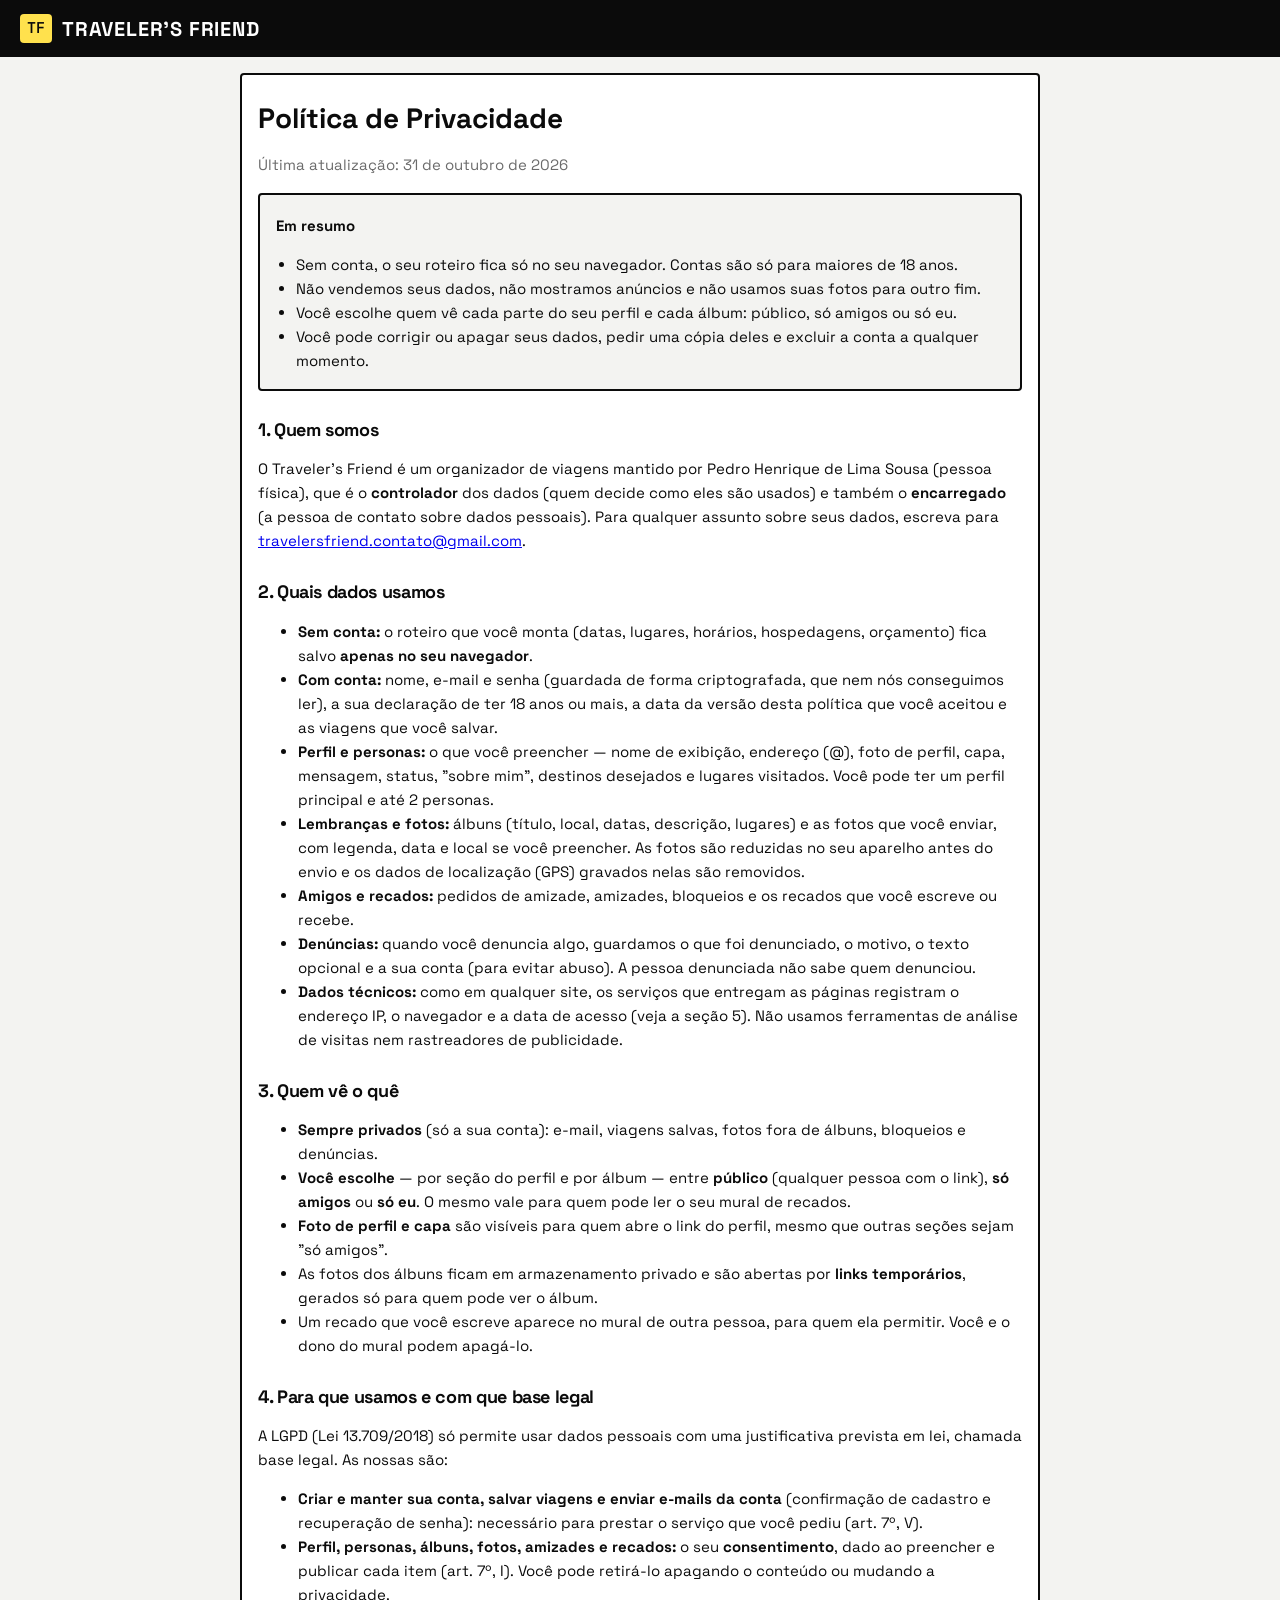
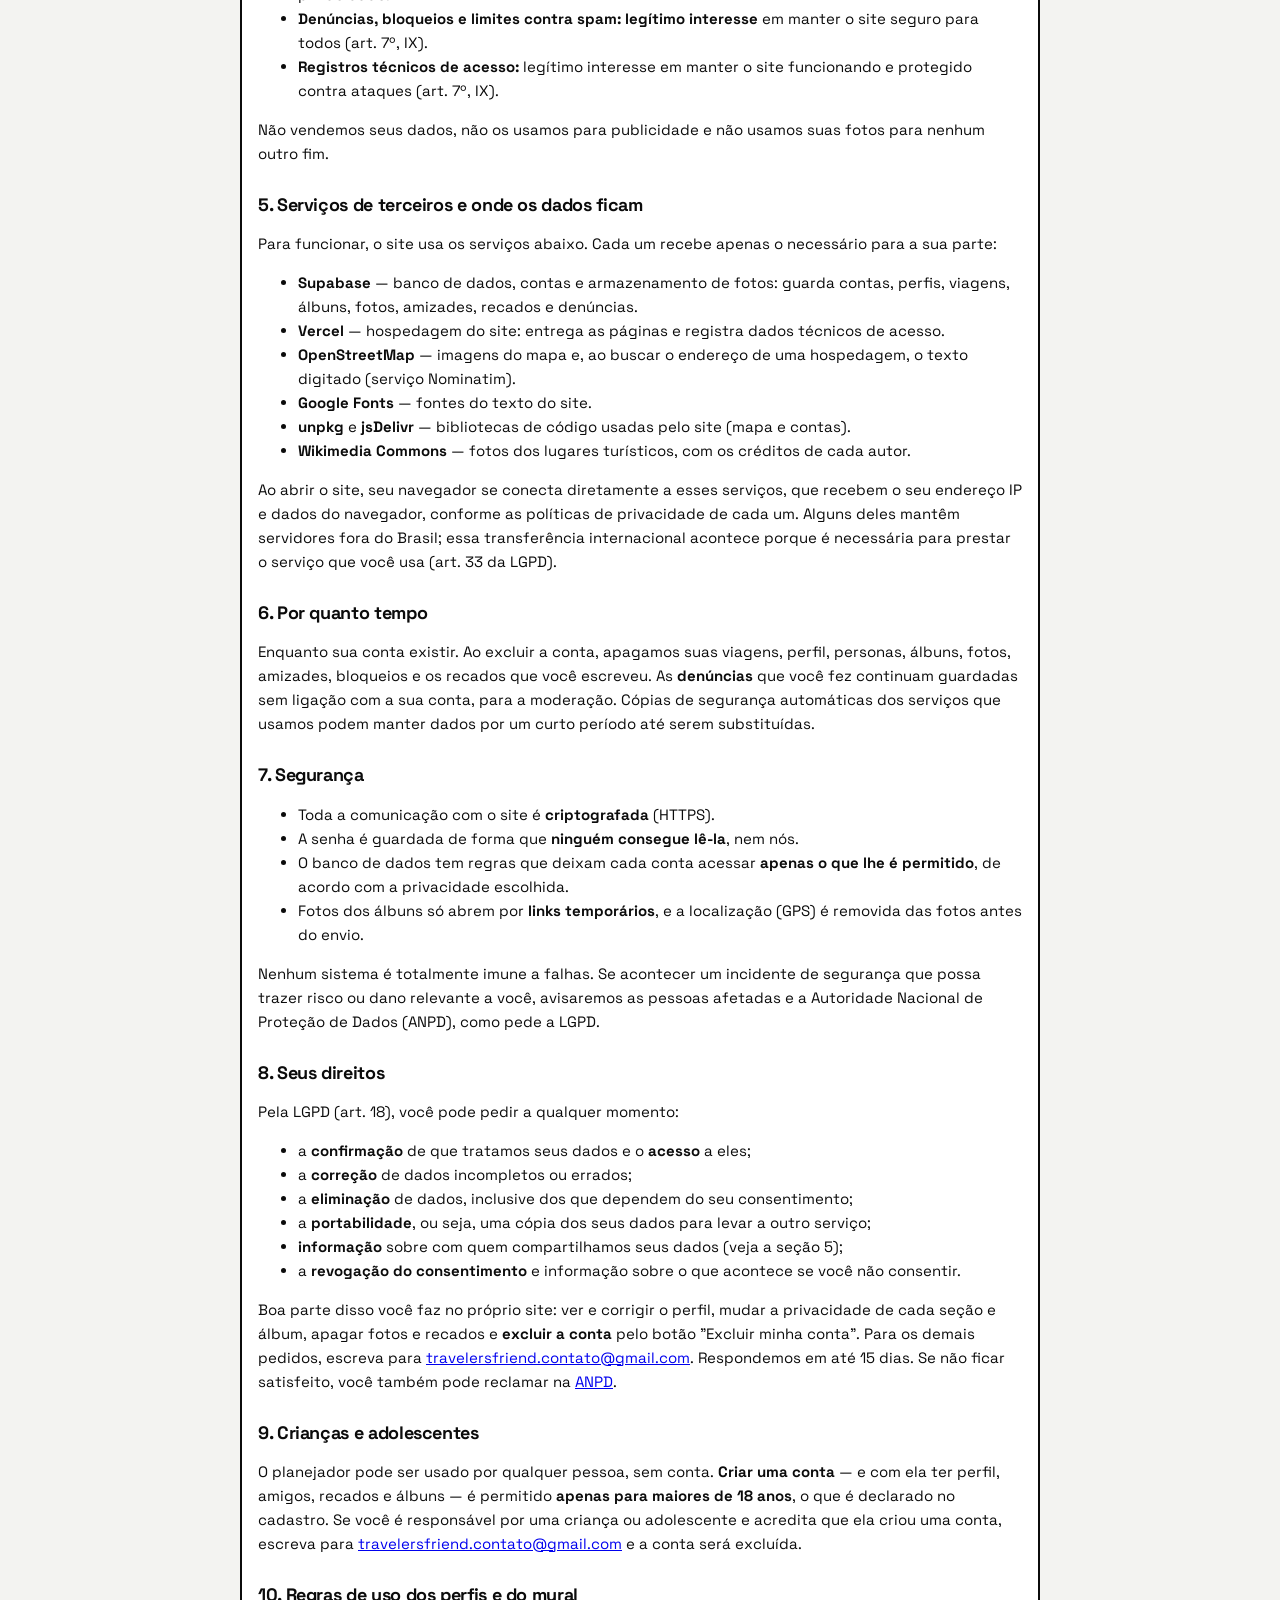
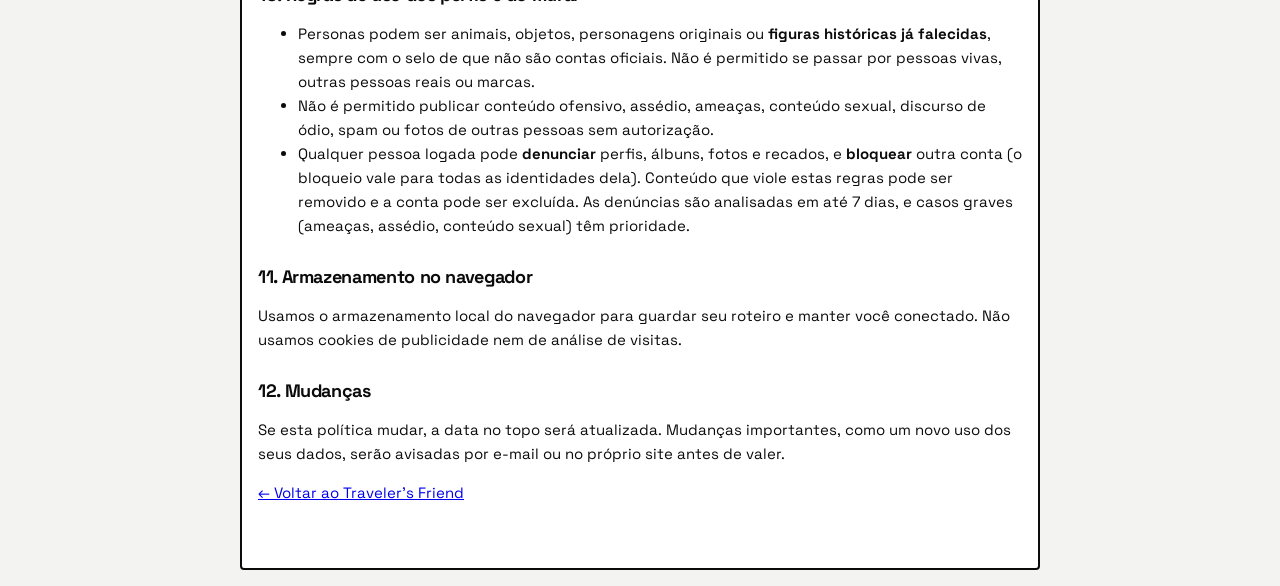
==== commit 32bf15ca: "Contas só para maiores de 18 (ECA Digital) Cadastro pede 18+; o selo de 18+ sai do perfil e do edito" ====
--- a/privacidade.html
+++ b/privacidade.html
@@ -30,7 +30,7 @@
     <div class="resumo">
       <p><b>Em resumo</b></p>
       <ul>
-        <li>Sem conta, o seu roteiro fica só no seu navegador.</li>
+        <li>Sem conta, o seu roteiro fica só no seu navegador. Contas são só para maiores de 18 anos.</li>
         <li>Não vendemos seus dados, não mostramos anúncios e não usamos suas fotos para outro fim.</li>
         <li>Você escolhe quem vê cada parte do seu perfil e cada álbum: público, só amigos ou só eu.</li>
         <li>Você pode corrigir ou apagar seus dados, pedir uma cópia deles e excluir a conta a qualquer momento.</li>
@@ -45,9 +45,10 @@
     <h2>2. Quais dados usamos</h2>
     <ul>
       <li><b>Sem conta:</b> o roteiro que você monta (datas, lugares, horários, hospedagens, orçamento) fica salvo <b>apenas no seu navegador</b>.</li>
-      <li><b>Com conta:</b> nome, e-mail e senha (guardada de forma criptografada, que nem nós conseguimos ler) e as viagens que você salvar.</li>
+      <li><b>Com conta:</b> nome, e-mail e senha (guardada de forma criptografada, que nem nós conseguimos ler), a sua declaração de ter 18 anos ou mais,
+        a data da versão desta política que você aceitou e as viagens que você salvar.</li>
       <li><b>Perfil e personas:</b> o que você preencher — nome de exibição, endereço (@), foto de perfil, capa, mensagem, status, "sobre mim",
-        destinos desejados, lugares visitados e a declaração de ter 18 anos ou mais. Você pode ter um perfil principal e até 2 personas.</li>
+        destinos desejados e lugares visitados. Você pode ter um perfil principal e até 2 personas.</li>
       <li><b>Lembranças e fotos:</b> álbuns (título, local, datas, descrição, lugares) e as fotos que você enviar, com legenda, data e local se você preencher.
         As fotos são reduzidas no seu aparelho antes do envio e os dados de localização (GPS) gravados nelas são removidos.</li>
       <li><b>Amigos e recados:</b> pedidos de amizade, amizades, bloqueios e os recados que você escreve ou recebe.</li>
@@ -63,7 +64,6 @@
       <li><b>Você escolhe</b> — por seção do perfil e por álbum — entre <b>público</b> (qualquer pessoa com o link), <b>só amigos</b> ou <b>só eu</b>.
         O mesmo vale para quem pode ler o seu mural de recados.</li>
       <li><b>Foto de perfil e capa</b> são visíveis para quem abre o link do perfil, mesmo que outras seções sejam "só amigos".</li>
-      <li><b>Sem declarar 18 anos ou mais</b>, nada do seu perfil ou dos seus álbuns fica público: o máximo é "só amigos".</li>
       <li>As fotos dos álbuns ficam em armazenamento privado e são abertas por <b>links temporários</b>, gerados só para quem pode ver o álbum.</li>
       <li>Um recado que você escreve aparece no mural de outra pessoa, para quem ela permitir. Você e o dono do mural podem apagá-lo.</li>
     </ul>
@@ -124,9 +124,9 @@
       Se não ficar satisfeito, você também pode reclamar na <a href="https://www.gov.br/anpd" rel="noopener">ANPD</a>.</p>
 
     <h2>9. Crianças e adolescentes</h2>
-    <p>O planejador pode ser usado por qualquer pessoa sem conta. Para <b>criar uma conta</b>, é preciso ter pelo menos <b>13 anos</b>;
-      menores de 18 anos precisam da autorização dos pais ou responsáveis. Perfis e álbuns de quem não declarou ter 18 anos ou mais nunca ficam
-      públicos. Se você é responsável por uma criança ou adolescente e acredita que ela criou uma conta sem autorização, escreva para <a href="mailto:travelersfriend.contato@gmail.com">travelersfriend.contato@gmail.com</a>
+    <p>O planejador pode ser usado por qualquer pessoa, sem conta. <b>Criar uma conta</b> — e com ela ter perfil, amigos, recados e álbuns —
+      é permitido <b>apenas para maiores de 18 anos</b>, o que é declarado no cadastro. Se você é responsável por uma criança ou adolescente
+      e acredita que ela criou uma conta, escreva para <a href="mailto:travelersfriend.contato@gmail.com">travelersfriend.contato@gmail.com</a>
       e a conta será excluída.</p>
 
     <h2 id="regras">10. Regras de uso dos perfis e do mural</h2>
--- a/css/style.css
+++ b/css/style.css
@@ -898,7 +898,6 @@
 .pf-emojis button.on { border-color: var(--ink); background: var(--accent); }
 .pf-cor { width: 28px; height: 28px; border-radius: 50%; border: 2px solid var(--paper); box-shadow: 0 0 0 1.5px var(--soft-line); cursor: pointer; }
 .pf-cor.on { box-shadow: 0 0 0 2px var(--ink); }
-.pf-maior { font-weight: var(--w-medium); }
 .pf-form-foot { display: flex; justify-content: flex-end; }
 
 @media (max-width: 720px) {
@@ -1104,7 +1103,6 @@
 .lb-vis-op { position: relative; display: flex; flex-direction: column; gap: 2px; border: 1.5px solid var(--soft-line); border-radius: var(--r-md); padding: var(--s-3); cursor: pointer; }
 .lb-vis-op input { position: absolute; opacity: 0; pointer-events: none; }
 .lb-vis-op.on { border-color: var(--ink); background: #fffbe6; box-shadow: var(--shadow-hard); }
-.lb-vis-op.off { opacity: .45; cursor: not-allowed; }
 .lb-vis-op:has(input:focus-visible) { outline: 3px solid var(--ink); outline-offset: 2px; }
 #lbNovoLugar { flex: 1 1 240px; padding: 8px 10px; border: 1.5px solid var(--soft-line); border-radius: var(--r-md); font: inherit; }
 
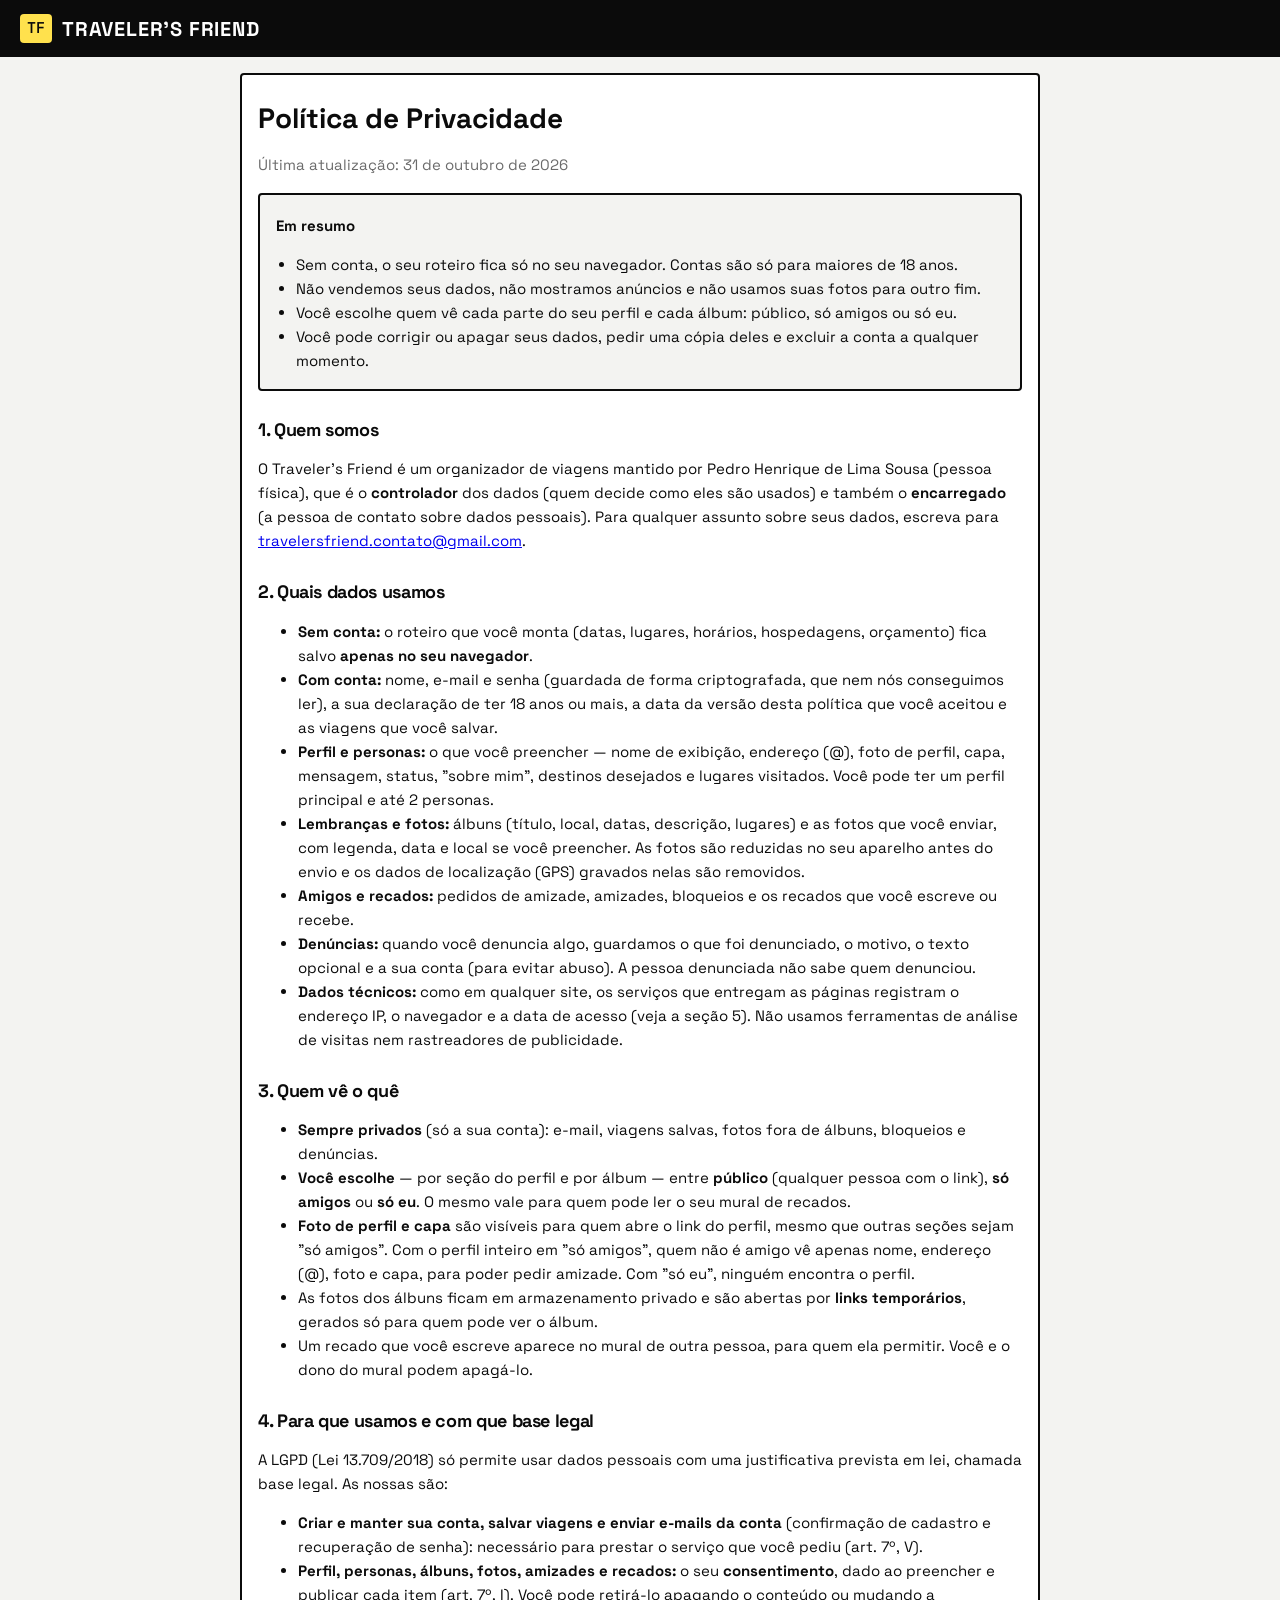
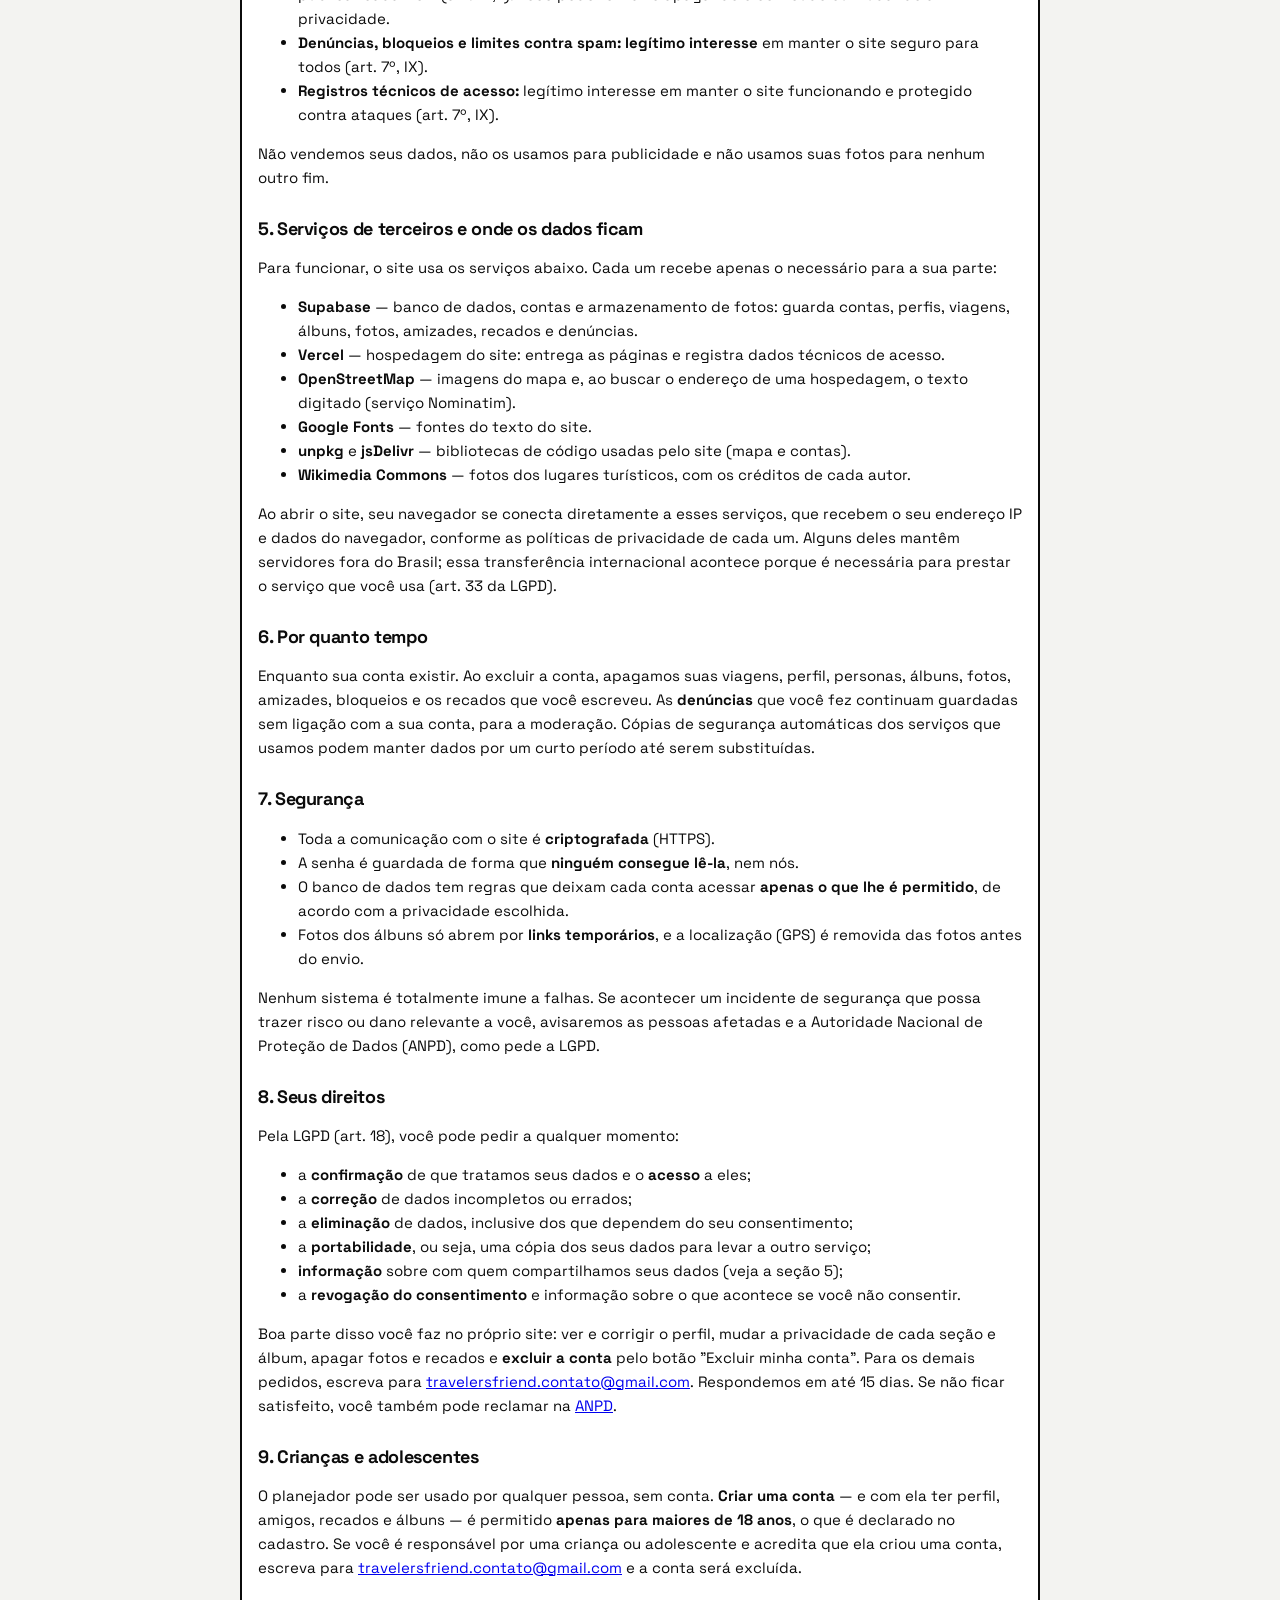
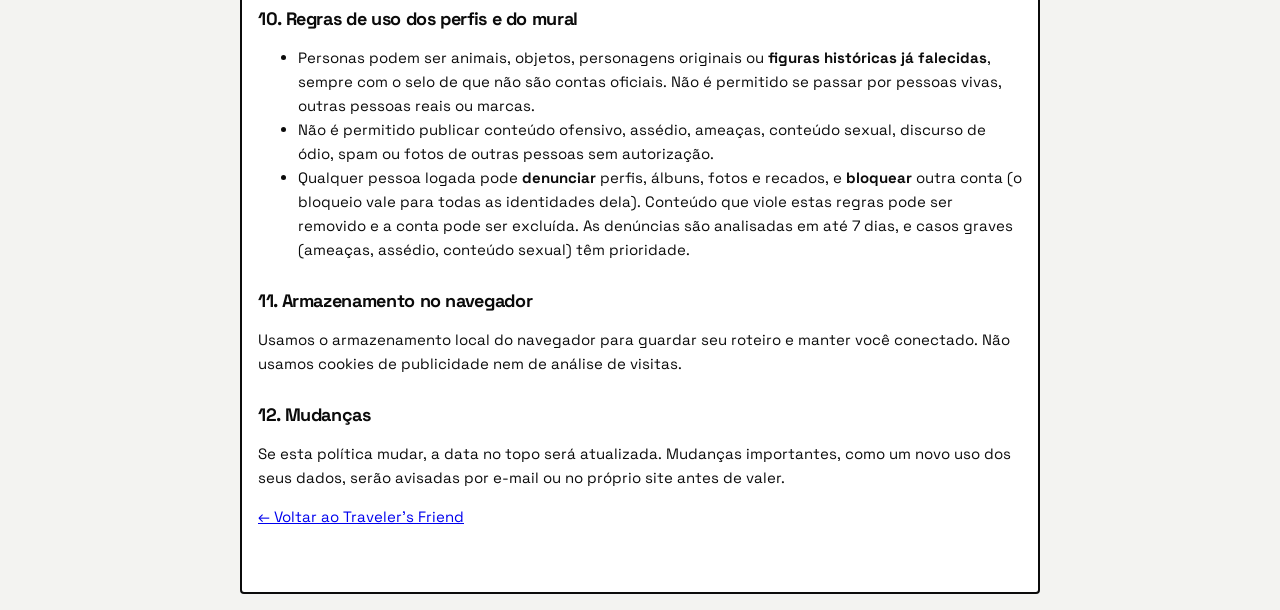
==== commit 13c0bcbd: "Perfil "Só amigos" vira conta privada: cartão para pedir amizade 006_perfil_so_amigos.sql: quem não " ====
--- a/privacidade.html
+++ b/privacidade.html
@@ -63,7 +63,9 @@
       <li><b>Sempre privados</b> (só a sua conta): e-mail, viagens salvas, fotos fora de álbuns, bloqueios e denúncias.</li>
       <li><b>Você escolhe</b> — por seção do perfil e por álbum — entre <b>público</b> (qualquer pessoa com o link), <b>só amigos</b> ou <b>só eu</b>.
         O mesmo vale para quem pode ler o seu mural de recados.</li>
-      <li><b>Foto de perfil e capa</b> são visíveis para quem abre o link do perfil, mesmo que outras seções sejam "só amigos".</li>
+      <li><b>Foto de perfil e capa</b> são visíveis para quem abre o link do perfil, mesmo que outras seções sejam "só amigos".
+        Com o perfil inteiro em "só amigos", quem não é amigo vê apenas nome, endereço (@), foto e capa, para poder pedir amizade.
+        Com "só eu", ninguém encontra o perfil.</li>
       <li>As fotos dos álbuns ficam em armazenamento privado e são abertas por <b>links temporários</b>, gerados só para quem pode ver o álbum.</li>
       <li>Um recado que você escreve aparece no mural de outra pessoa, para quem ela permitir. Você e o dono do mural podem apagá-lo.</li>
     </ul>
--- a/css/style.css
+++ b/css/style.css
@@ -1151,3 +1151,12 @@
 .cost-scroll, #costDays { max-width: 100%; overflow-x: auto; }
 .cost-table.por-dia td:first-child { white-space: nowrap; font-size: 13px; }
 .cost-table.por-dia td:first-child small { white-space: normal; }
+
+/* Sugestões de restaurante no bloco de almoço/jantar */
+.meal-sug { display: flex; flex-wrap: wrap; align-items: center; gap: 6px; margin-top: 8px; }
+.meal-sug .btn { white-space: normal; text-align: left; }
+
+/* Exposições dentro de um lugar (card e detalhe) */
+.expo-nota { font-size: 12.5px; margin-top: 4px; }
+.expo-lista { background: var(--paper-2); border: 1.5px solid var(--ink); border-radius: var(--radius); padding: 10px 12px; }
+.expo-lista ul { margin: 6px 0 0; padding-left: 18px; display: grid; gap: 6px; }
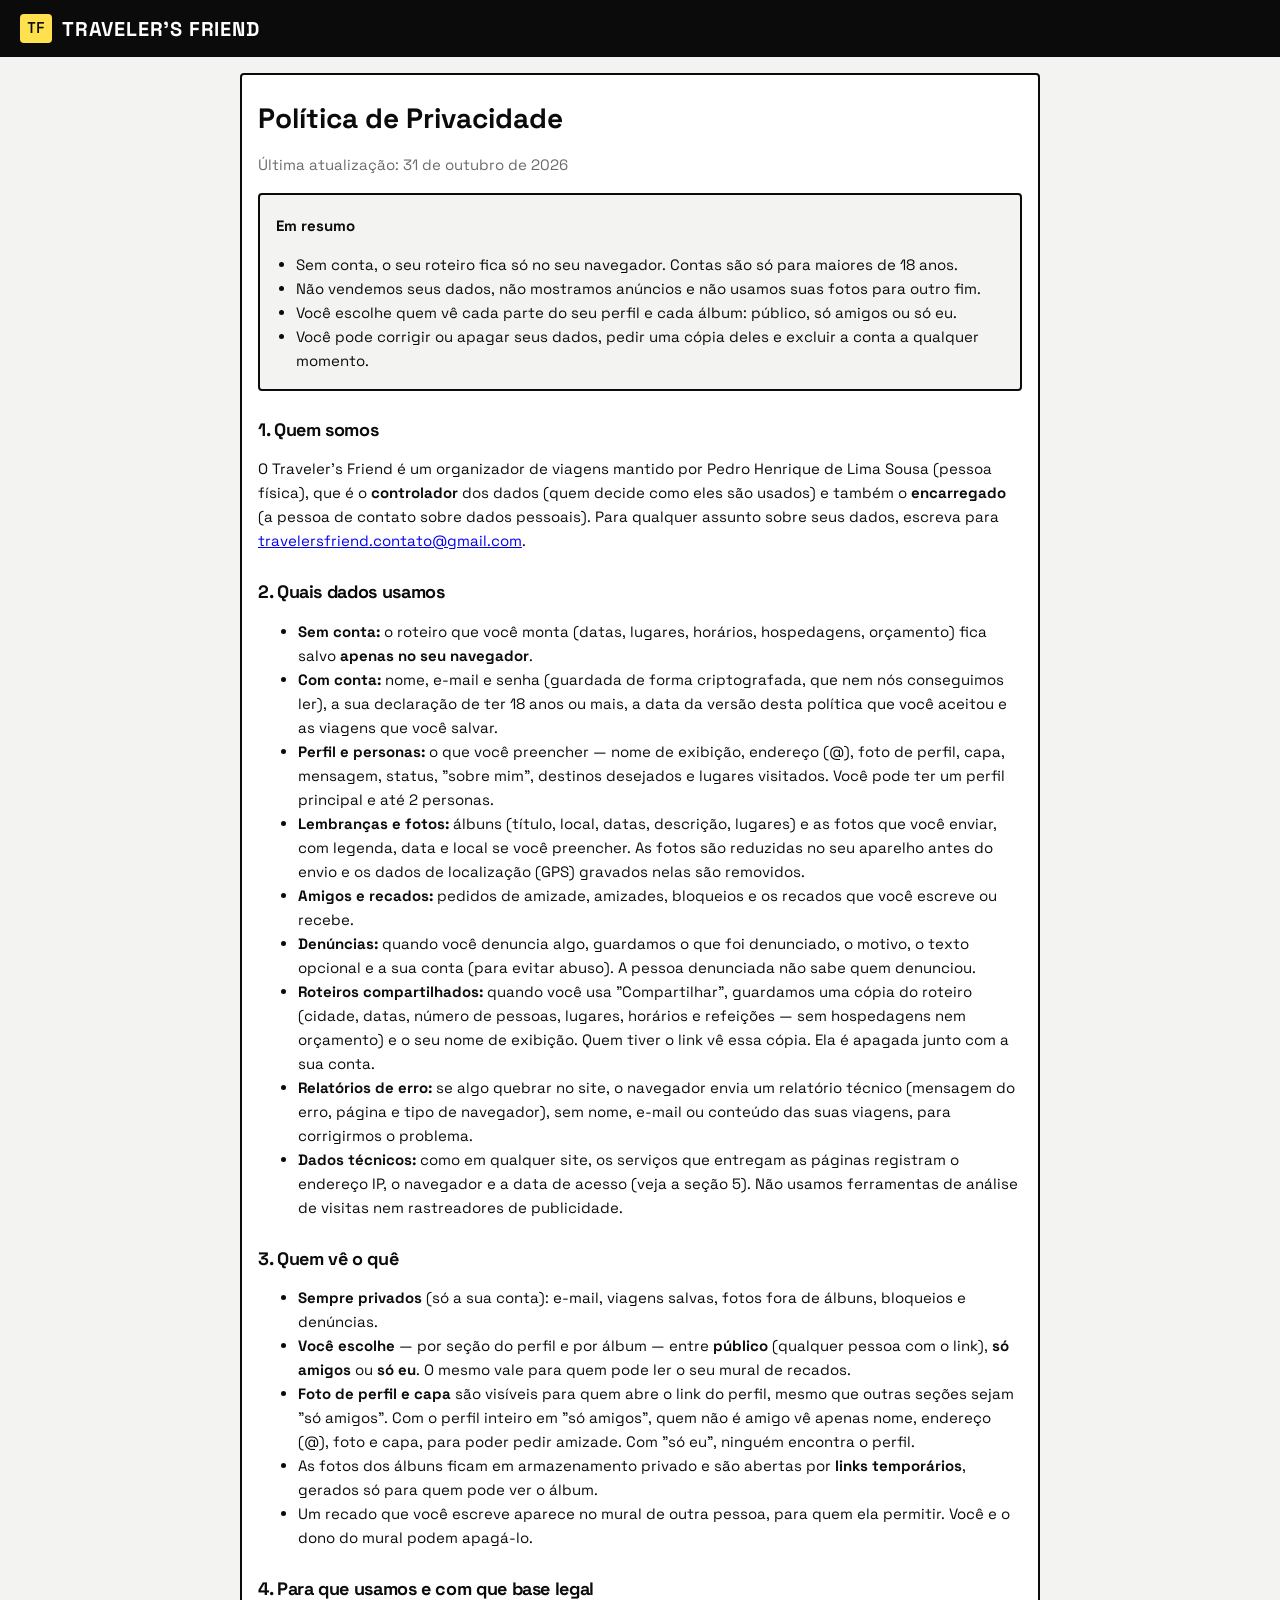
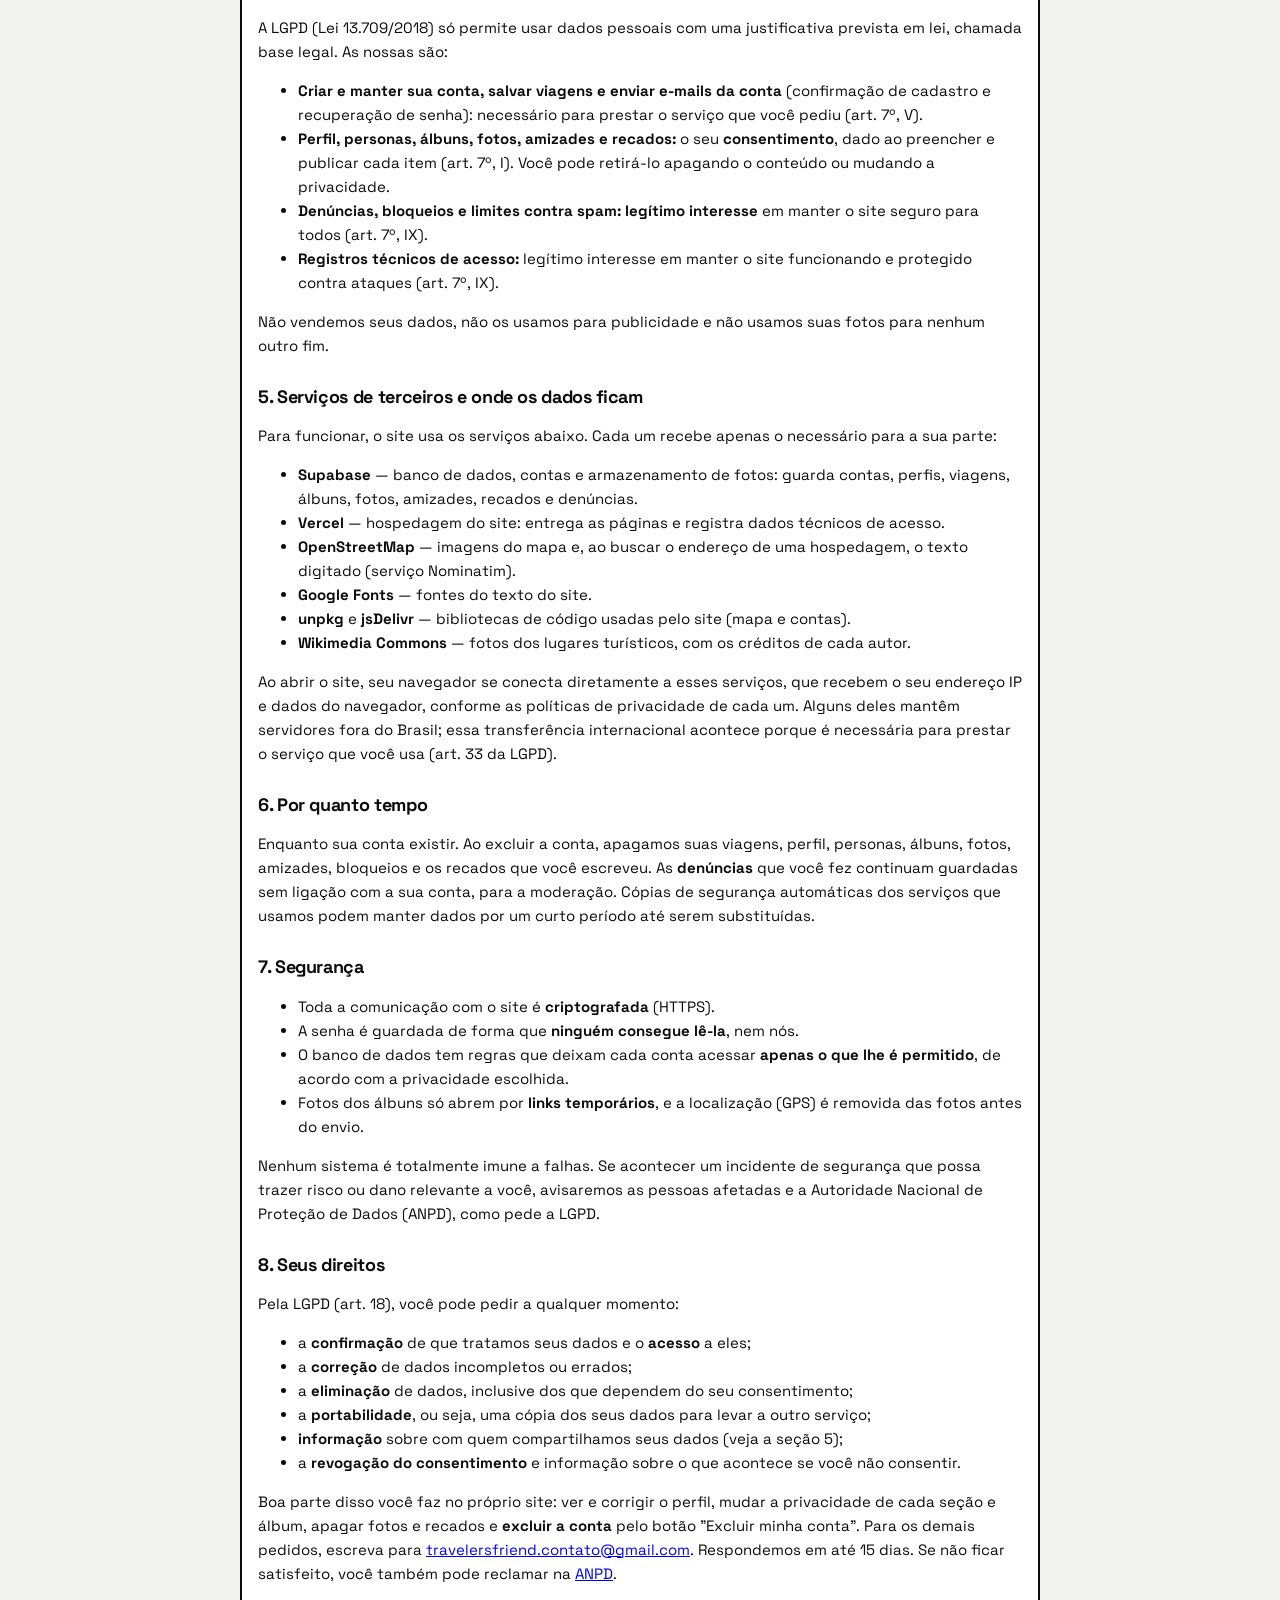
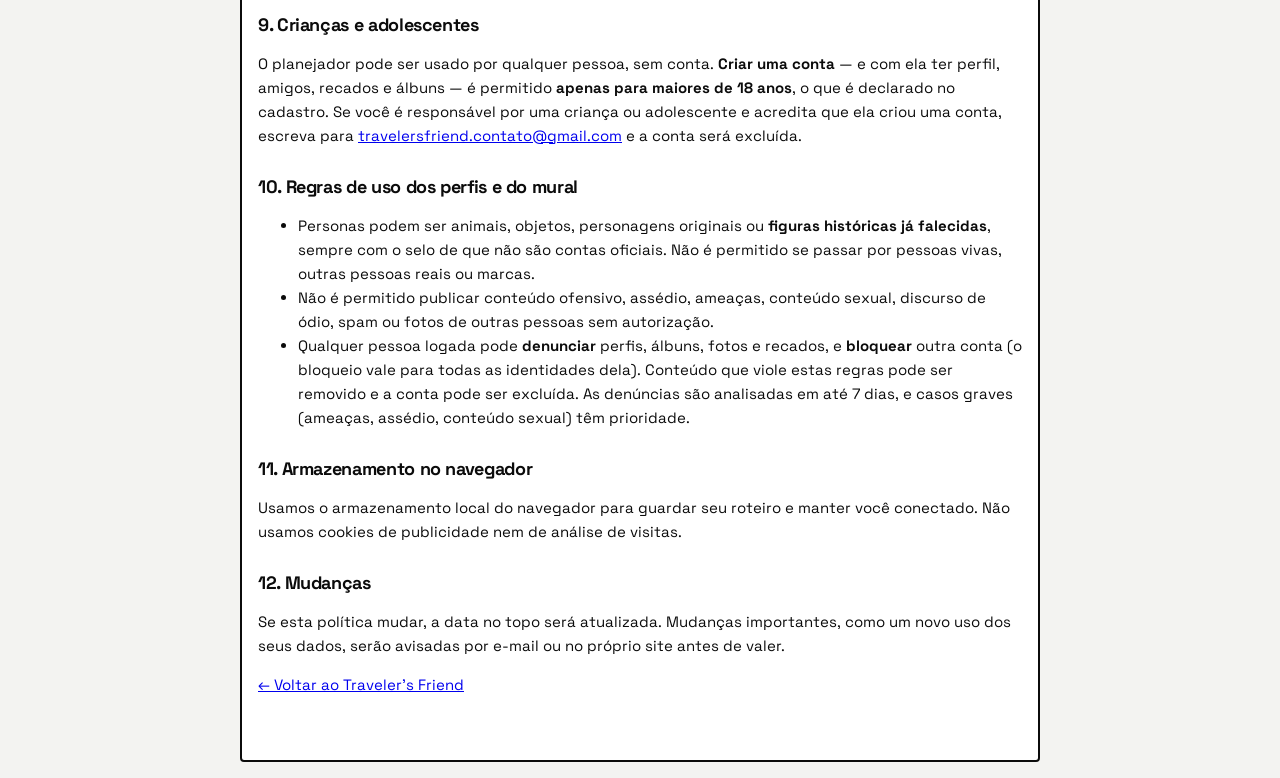
==== commit a8d7aa8c: "Compartilhar roteiro por link e aviso automático de erros - Botão "Compartilhar" no Roteiro gera #/r" ====
--- a/privacidade.html
+++ b/privacidade.html
@@ -54,6 +54,11 @@
       <li><b>Amigos e recados:</b> pedidos de amizade, amizades, bloqueios e os recados que você escreve ou recebe.</li>
       <li><b>Denúncias:</b> quando você denuncia algo, guardamos o que foi denunciado, o motivo, o texto opcional e a sua conta (para evitar abuso).
         A pessoa denunciada não sabe quem denunciou.</li>
+      <li><b>Roteiros compartilhados:</b> quando você usa "Compartilhar", guardamos uma cópia do roteiro (cidade, datas, número de pessoas,
+        lugares, horários e refeições — sem hospedagens nem orçamento) e o seu nome de exibição. Quem tiver o link vê essa cópia.
+        Ela é apagada junto com a sua conta.</li>
+      <li><b>Relatórios de erro:</b> se algo quebrar no site, o navegador envia um relatório técnico (mensagem do erro, página e
+        tipo de navegador), sem nome, e-mail ou conteúdo das suas viagens, para corrigirmos o problema.</li>
       <li><b>Dados técnicos:</b> como em qualquer site, os serviços que entregam as páginas registram o endereço IP, o navegador e a data de acesso
         (veja a seção 5). Não usamos ferramentas de análise de visitas nem rastreadores de publicidade.</li>
     </ul>
--- a/css/style.css
+++ b/css/style.css
@@ -534,10 +534,10 @@
 .account-btn:hover { background: var(--paper); color: var(--ink); }
 .account-btn.logged { background: var(--accent); color: var(--ink); border-color: var(--accent); }
 .account-btn small { font-family: var(--mono); font-size: 11px; opacity: .8; }
-body.landing .account-btn { position: absolute; top: 16px; right: 16px; }
+body.landing .top-right { position: absolute; top: 16px; right: 16px; }
 @media (max-width: 820px) {
   body:not(.landing) .brand { order: -2; }
-  body:not(.landing) .account-btn { order: -1; margin-left: auto; }
+
 }
 
 .acc-form { display: flex; flex-direction: column; gap: 10px; }
@@ -797,7 +797,7 @@
 .top-nav { display: none; gap: var(--s-4); align-items: center; }
 .top-nav a { color: var(--paper); text-decoration: none; font-size: var(--t-sm); opacity: .8; }
 .top-nav a:hover { opacity: 1; text-decoration: underline; }
-body.v-social .top-nav { display: flex; margin-left: auto; }
+
 body.v-social .trip-setup, body.v-social .layout, body.v-social .mobile-tabs { display: none !important; }
 body.v-social .topbar { align-items: center; }
 body.landing .social { display: none; }
@@ -915,7 +915,7 @@
   .pf-visitados li { grid-template-columns: 56px 1fr; }
   .pf-visitados li > .link { grid-column: 2; justify-self: start; }
   .top-nav { gap: var(--s-3); }
-  body.v-social .account-btn { order: 0; margin-left: 0; }
+
 }
 
 /* =====================================================================
@@ -1160,3 +1160,39 @@
 .expo-nota { font-size: 12.5px; margin-top: 4px; }
 .expo-lista { background: var(--paper-2); border: 1.5px solid var(--ink); border-radius: var(--radius); padding: 10px 12px; }
 .expo-lista ul { margin: 6px 0 0; padding-left: 18px; display: grid; gap: 6px; }
+
+/* ---------- Menu do topo (introdução, planejador e páginas sociais) ---------- */
+.top-right { display: flex; align-items: center; gap: var(--s-5); margin-left: auto; }
+.top-nav { display: flex; flex-wrap: wrap; }
+.top-nav a { position: relative; }
+/* Pedidos de amizade: bolinha amarela no canto inferior direito de "Amigos" (até "99+") */
+.top-nav .nav-badge { position: absolute; right: -14px; bottom: -11px; margin: 0; min-width: 19px; height: 19px;
+  border: 2px solid var(--ink); font-family: var(--mono); font-size: 10.5px; }
+.top-nav .nav-badge[hidden] { display: none; }
+/* Planejador: marca, menu e conta na primeira linha; a busca da viagem embaixo, na largura toda */
+body:not(.landing):not(.v-social) .topbar { align-items: center; row-gap: 12px; }
+body:not(.landing):not(.v-social) .trip-setup { order: 3; flex-basis: 100%; }
+@media (max-width: 820px) {
+  .topbar .top-right { flex-wrap: wrap; justify-content: flex-end; gap: var(--s-3); }
+  .top-nav { gap: var(--s-2) var(--s-3); justify-content: flex-end; padding-right: 16px; } /* espaço para a bolinha "99+" */
+  /* Introdução no celular: menu e conta numa faixa no alto, sem cobrir o logo */
+  body.landing .top-right { position: static; width: 100%; justify-content: center; order: -1; }
+  body.landing .top-nav { justify-content: center; }
+}
+
+/* ---------- Minhas viagens ---------- */
+.vg-lista { list-style: none; margin: 0; padding: 0; display: grid; gap: var(--s-2); }
+.vg-card { display: flex; align-items: center; justify-content: space-between; gap: var(--s-3); flex-wrap: wrap;
+  padding: var(--s-3) var(--s-4); border: 2px solid var(--line); border-radius: var(--radius); background: var(--paper); }
+.vg-card.on { border-color: var(--ink); }
+.vg-info { display: flex; flex-direction: column; gap: 2px; min-width: 0; overflow-wrap: anywhere; }
+.vg-quando { font-size: 12.5px; font-weight: var(--w-medium); }
+.vg-botoes { display: flex; gap: var(--s-2); flex-wrap: wrap; }
+
+/* ---------- Compartilhar roteiro ---------- */
+.share-link { width: 100%; font-family: var(--mono); font-size: 13px; padding: 8px 10px; border: 2px solid var(--ink); border-radius: var(--radius); margin: var(--s-2) 0; }
+.share-botoes { flex-wrap: wrap; }
+.rot-copiar { display: flex; flex-wrap: wrap; align-items: flex-end; gap: var(--s-3); }
+.rot-copiar p { flex-basis: 100%; margin: 0; }
+.rot-lista { margin: 0; padding-left: 20px; display: grid; gap: 6px; }
+.rot-lista li span { display: block; }
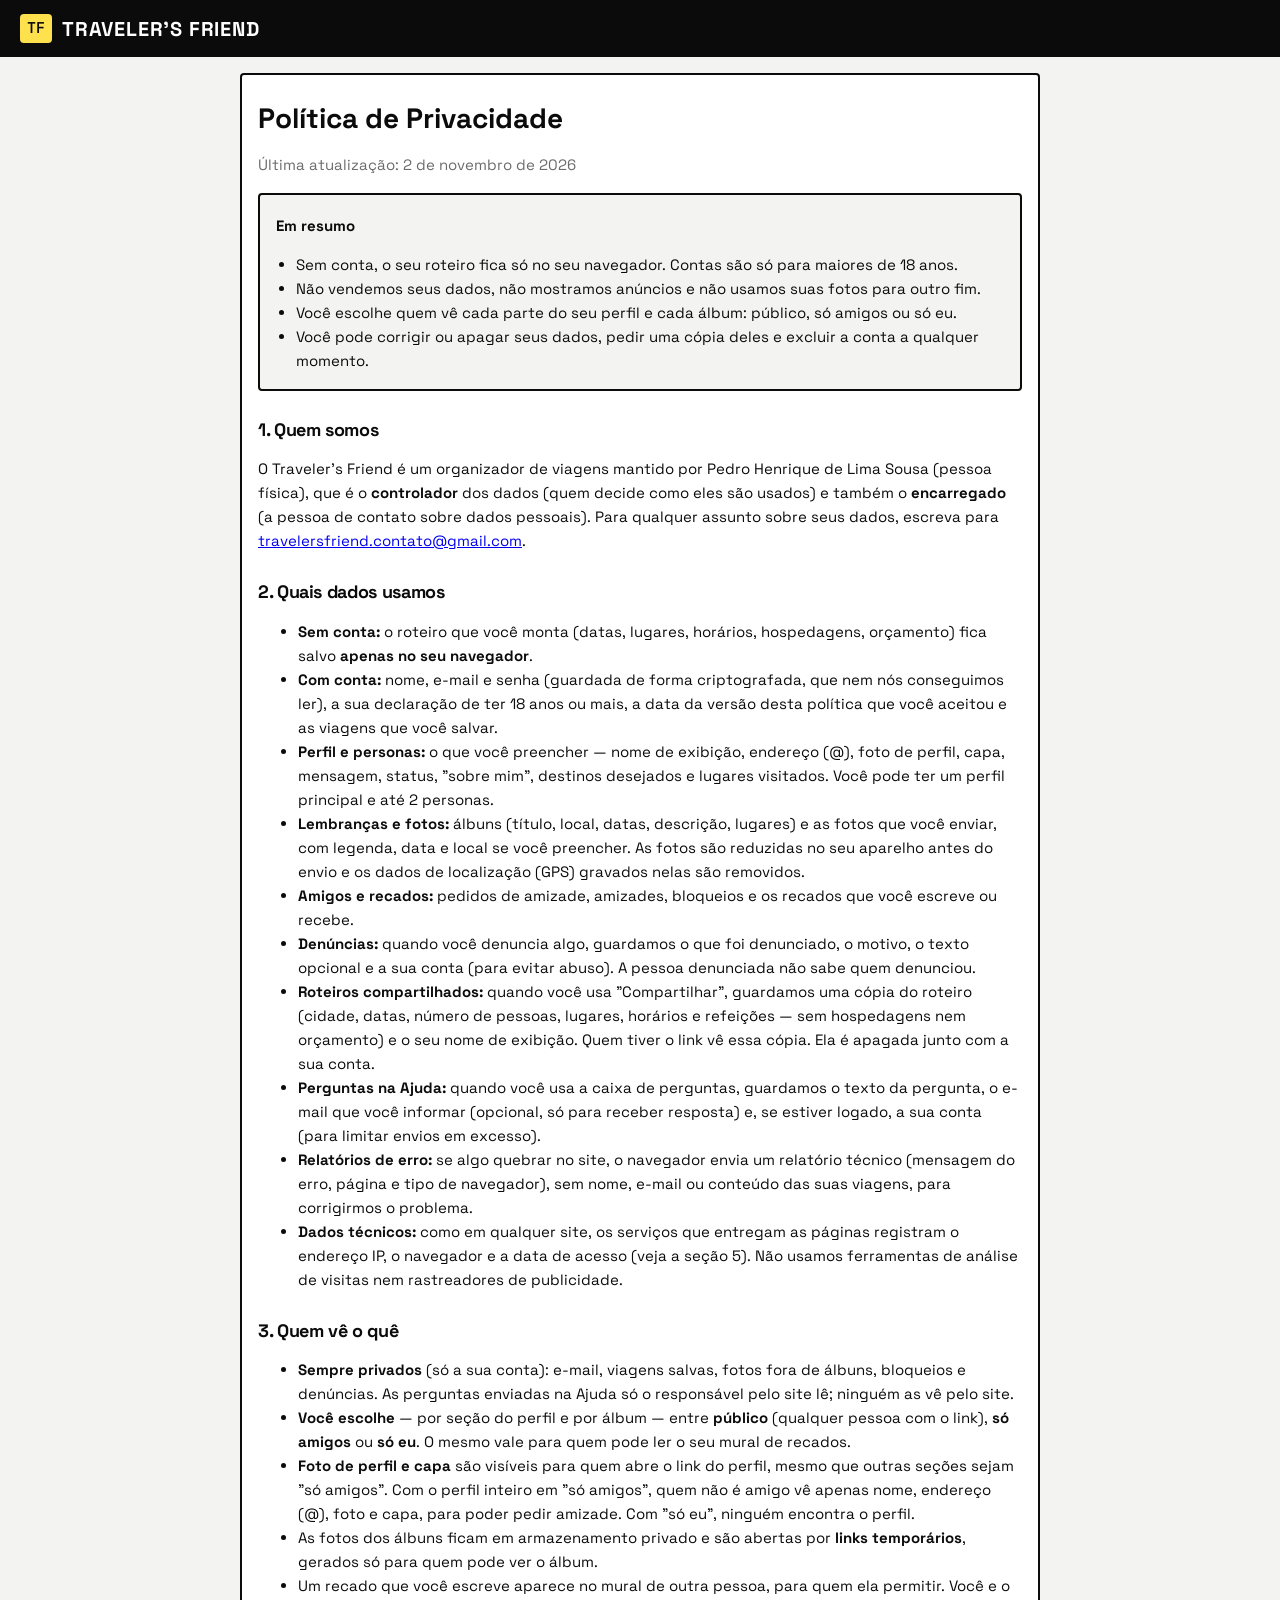
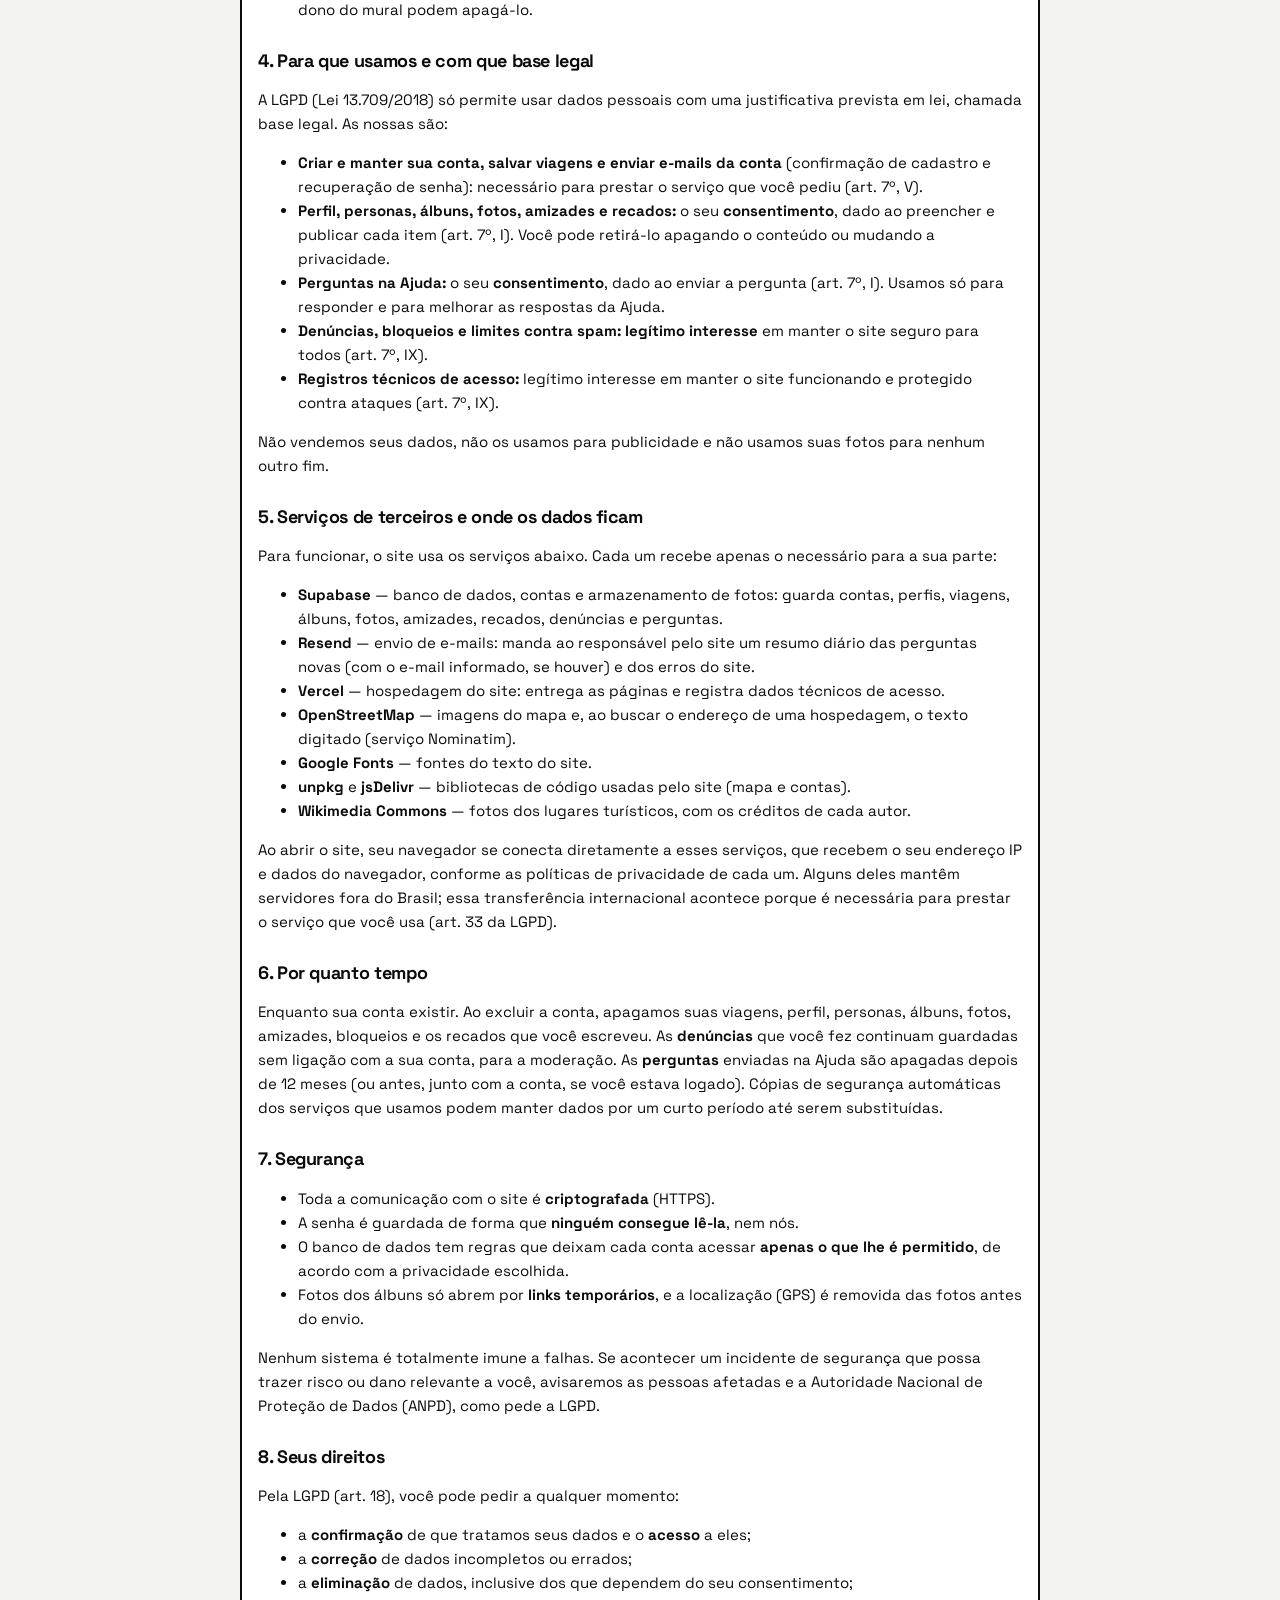
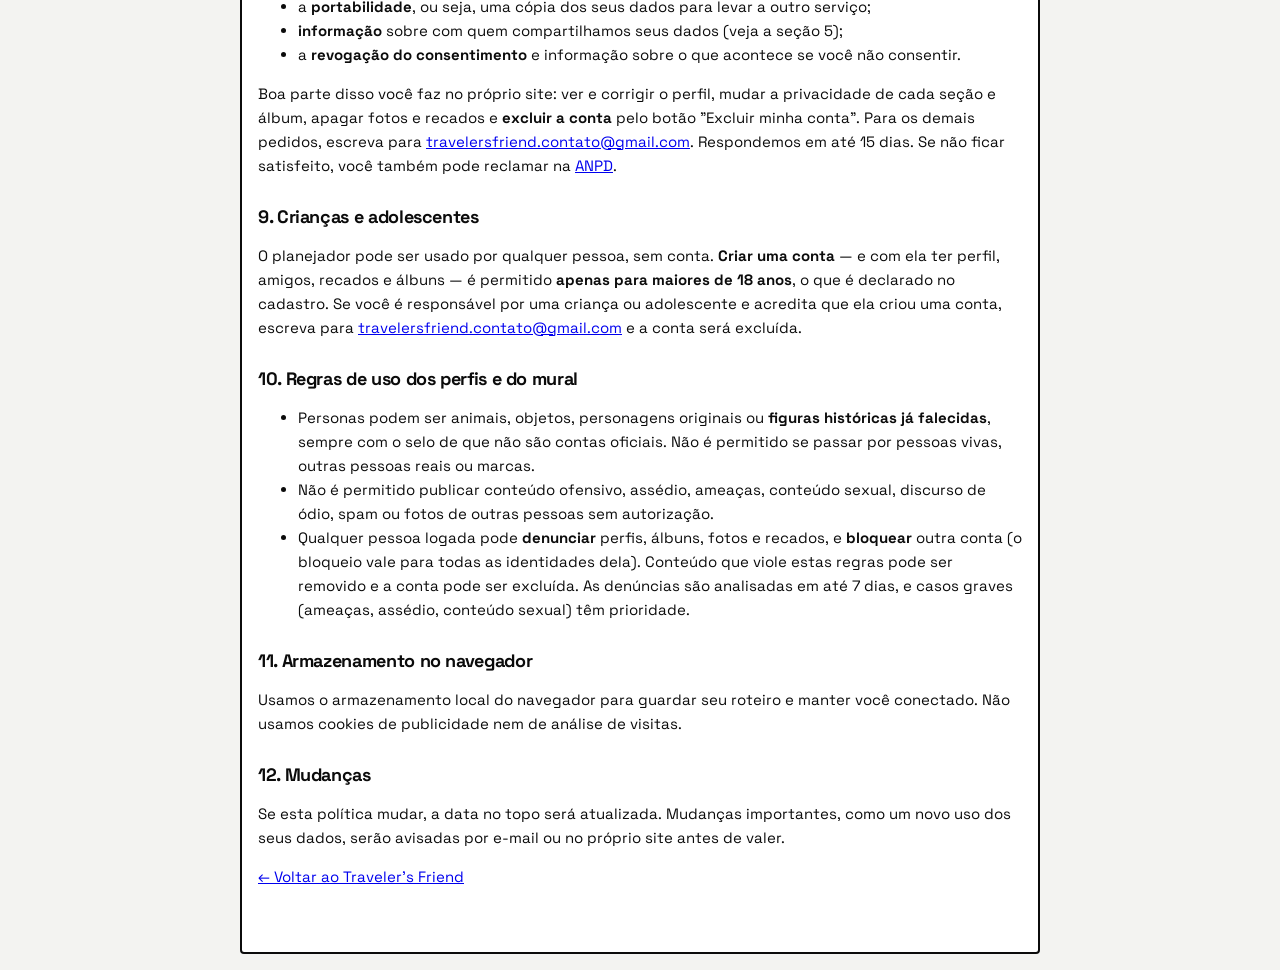
==== commit 82c685fb: "Caixa de perguntas na Ajuda Formulário em #/ajuda (pergunta + e-mail opcional) que grava pela função" ====
--- a/privacidade.html
+++ b/privacidade.html
@@ -25,7 +25,7 @@
     <span class="brand-mark">TF</span><span class="brand-name">Traveler's Friend</span></a></header>
   <main class="doc panel" style="margin:16px auto;max-width:800px">
     <h1>Política de Privacidade</h1>
-    <p class="muted">Última atualização: 31 de outubro de 2026</p>
+    <p class="muted">Última atualização: 2 de novembro de 2026</p>
 
     <div class="resumo">
       <p><b>Em resumo</b></p>
@@ -57,6 +57,8 @@
       <li><b>Roteiros compartilhados:</b> quando você usa "Compartilhar", guardamos uma cópia do roteiro (cidade, datas, número de pessoas,
         lugares, horários e refeições — sem hospedagens nem orçamento) e o seu nome de exibição. Quem tiver o link vê essa cópia.
         Ela é apagada junto com a sua conta.</li>
+      <li><b>Perguntas na Ajuda:</b> quando você usa a caixa de perguntas, guardamos o texto da pergunta, o e-mail que você
+        informar (opcional, só para receber resposta) e, se estiver logado, a sua conta (para limitar envios em excesso).</li>
       <li><b>Relatórios de erro:</b> se algo quebrar no site, o navegador envia um relatório técnico (mensagem do erro, página e
         tipo de navegador), sem nome, e-mail ou conteúdo das suas viagens, para corrigirmos o problema.</li>
       <li><b>Dados técnicos:</b> como em qualquer site, os serviços que entregam as páginas registram o endereço IP, o navegador e a data de acesso
@@ -65,7 +67,8 @@
 
     <h2>3. Quem vê o quê</h2>
     <ul>
-      <li><b>Sempre privados</b> (só a sua conta): e-mail, viagens salvas, fotos fora de álbuns, bloqueios e denúncias.</li>
+      <li><b>Sempre privados</b> (só a sua conta): e-mail, viagens salvas, fotos fora de álbuns, bloqueios e denúncias.
+        As perguntas enviadas na Ajuda só o responsável pelo site lê; ninguém as vê pelo site.</li>
       <li><b>Você escolhe</b> — por seção do perfil e por álbum — entre <b>público</b> (qualquer pessoa com o link), <b>só amigos</b> ou <b>só eu</b>.
         O mesmo vale para quem pode ler o seu mural de recados.</li>
       <li><b>Foto de perfil e capa</b> são visíveis para quem abre o link do perfil, mesmo que outras seções sejam "só amigos".
@@ -82,6 +85,8 @@
         necessário para prestar o serviço que você pediu (art. 7º, V).</li>
       <li><b>Perfil, personas, álbuns, fotos, amizades e recados:</b> o seu <b>consentimento</b>, dado ao preencher e publicar cada item (art. 7º, I).
         Você pode retirá-lo apagando o conteúdo ou mudando a privacidade.</li>
+      <li><b>Perguntas na Ajuda:</b> o seu <b>consentimento</b>, dado ao enviar a pergunta (art. 7º, I). Usamos só para responder
+        e para melhorar as respostas da Ajuda.</li>
       <li><b>Denúncias, bloqueios e limites contra spam:</b> <b>legítimo interesse</b> em manter o site seguro para todos (art. 7º, IX).</li>
       <li><b>Registros técnicos de acesso:</b> legítimo interesse em manter o site funcionando e protegido contra ataques (art. 7º, IX).</li>
     </ul>
@@ -90,7 +95,9 @@
     <h2>5. Serviços de terceiros e onde os dados ficam</h2>
     <p>Para funcionar, o site usa os serviços abaixo. Cada um recebe apenas o necessário para a sua parte:</p>
     <ul>
-      <li><b>Supabase</b> — banco de dados, contas e armazenamento de fotos: guarda contas, perfis, viagens, álbuns, fotos, amizades, recados e denúncias.</li>
+      <li><b>Supabase</b> — banco de dados, contas e armazenamento de fotos: guarda contas, perfis, viagens, álbuns, fotos, amizades, recados, denúncias e perguntas.</li>
+      <li><b>Resend</b> — envio de e-mails: manda ao responsável pelo site um resumo diário das perguntas novas (com o e-mail informado, se houver)
+        e dos erros do site.</li>
       <li><b>Vercel</b> — hospedagem do site: entrega as páginas e registra dados técnicos de acesso.</li>
       <li><b>OpenStreetMap</b> — imagens do mapa e, ao buscar o endereço de uma hospedagem, o texto digitado (serviço Nominatim).</li>
       <li><b>Google Fonts</b> — fontes do texto do site.</li>
@@ -104,6 +111,7 @@
     <h2>6. Por quanto tempo</h2>
     <p>Enquanto sua conta existir. Ao excluir a conta, apagamos suas viagens, perfil, personas, álbuns, fotos, amizades, bloqueios e
       os recados que você escreveu. As <b>denúncias</b> que você fez continuam guardadas sem ligação com a sua conta, para a moderação.
+      As <b>perguntas</b> enviadas na Ajuda são apagadas depois de 12 meses (ou antes, junto com a conta, se você estava logado).
       Cópias de segurança automáticas dos serviços que usamos podem manter dados por um curto período até serem substituídas.</p>
 
     <h2>7. Segurança</h2>
--- a/css/style.css
+++ b/css/style.css
@@ -421,6 +421,26 @@
 body.landing .search-btn:hover { background: var(--accent); color: var(--ink); }
 body.landing .landing-foot { display: block; margin: 0; font-family: var(--mono); font-size: 12px; color: #cfcfcf; line-height: 1.8; }
 body.landing .landing-foot span { color: #8a8a8a; }
+/* Mini tutorial (3 passos) */
+.como-usar { display: none; }
+body.landing .como-usar {
+  display: grid; grid-template-columns: repeat(3, 1fr); gap: var(--s-4);
+  width: min(960px, 100%); margin: 0; padding: 0; list-style: none; counter-reset: passo; text-align: left;
+}
+body.landing .como-usar li {
+  counter-increment: passo; display: grid; grid-template-columns: auto 1fr; column-gap: var(--s-3); row-gap: 2px;
+  padding: var(--s-3) var(--s-4); border: 1.5px solid #3a3a3a; border-radius: var(--radius); color: var(--paper);
+}
+body.landing .como-usar li::before {
+  content: counter(passo); grid-row: span 2; align-self: start;
+  display: grid; place-items: center; width: 28px; height: 28px; border-radius: var(--radius);
+  background: var(--accent); color: var(--accent-ink); font-family: var(--mono); font-weight: var(--w-bold);
+}
+body.landing .como-usar b { font-size: var(--t-md); }
+body.landing .como-usar span { font-size: var(--t-sm); line-height: var(--lh-base); color: #cfcfcf; }
+@media (max-width: 820px) {
+  body.landing .como-usar { grid-template-columns: 1fr; gap: var(--s-2); }
+}
 
 @media (max-width: 820px) {
   body.landing .trip-setup .field, body.landing .search-btn { flex: 1 1 100%; }
@@ -486,6 +506,17 @@
 .day-stay { display: flex; flex-wrap: wrap; align-items: center; gap: 6px 10px; margin-top: 10px; font-size: 13px; font-weight: 500; }
 .day-stay select { padding: 5px 8px; border: 2px solid var(--line); border-radius: var(--radius); }
 .stay-costs { display: flex; flex-direction: column; gap: 6px; text-transform: none; letter-spacing: 0; }
+.carro-cfg[hidden] { display: none; }
+.carro-campos { display: grid; grid-template-columns: repeat(auto-fill, minmax(150px, 1fr)); gap: 6px 10px; text-transform: none; letter-spacing: 0; }
+.carro-campos label { display: flex; flex-direction: column; gap: 2px; font-size: 13px; color: var(--ink); }
+.carro-campos input { padding: 6px 8px; border: 2px solid var(--line); border-radius: var(--radius); font-size: 13px; }
+.carro-cfg p { margin: 4px 0 0; text-transform: none; letter-spacing: 0; }
+.day-car[hidden] { display: none; }
+.stay-cost-item { display: flex; flex-direction: column; gap: 4px; padding-bottom: 6px; border-bottom: 1.5px solid var(--soft-line); }
+.stay-cost-item .stay-form { margin-top: 2px; }
+.stay-addr { display: flex; flex-wrap: wrap; gap: 4px 10px; align-items: center; color: var(--ink); }
+.stay-addr .warning { color: var(--warn); }
+.stay-addr .reset { background: none; border: 0; padding: 0; font: inherit; color: var(--ink); text-decoration: underline; cursor: pointer; }
 .stay-cost { display: flex; gap: 6px; align-items: center; }
 .stay-cost input[type="text"] { flex: 1; min-width: 0; padding: 6px 8px; border: 2px solid var(--line); border-radius: var(--radius); font-size: 13px; }
 .stay-cost label { display: inline-flex; gap: 4px; align-items: center; font-size: 13px; color: var(--ink); }
@@ -552,6 +583,32 @@
 .acc-trips li.on { border-color: var(--ink); background: var(--paper-2); }
 .acc-trip-name { font-weight: 500; }
 .acc-trip-actions { margin-left: auto; display: inline-flex; gap: 10px; align-items: center; }
+/* Tela "conta": cabeçalho com inicial, viagens em cartões e atalhos em grade */
+.acc-head { align-items: center; }
+.acc-id { display: flex; align-items: center; gap: var(--s-3); min-width: 0; }
+.acc-id > div { min-width: 0; overflow-wrap: anywhere; }
+.acc-id .small-text { color: #cfcfcf; }
+.acc-avatar { flex: none; display: grid; place-items: center; width: 44px; height: 44px; border-radius: var(--r-pill);
+  background: var(--accent); color: var(--accent-ink); font-size: var(--t-xl); font-weight: var(--w-bold); }
+.acc-conta { gap: var(--s-4); }
+.acc-sec { display: flex; flex-direction: column; gap: var(--s-2); }
+.acc-sec-head { display: flex; align-items: center; justify-content: space-between; gap: var(--s-2); }
+.acc-sec-head h4 { margin: 0; font-size: var(--t-md); }
+.acc-sec-head small { font-family: var(--mono); font-size: var(--t-xs); }
+.acc-conta .acc-trips li { padding: var(--s-2) var(--s-3); }
+.acc-conta .reset { background: none; border: 0; padding: 0; font: inherit; font-size: var(--t-sm); color: var(--muted);
+  text-decoration: underline; cursor: pointer; }
+.acc-conta .reset:hover { color: var(--ink); }
+.acc-conta .acc-foot .reset:hover { color: var(--danger); }
+.acc-tiles { list-style: none; margin: 0; padding: 0; display: grid; grid-template-columns: repeat(2, 1fr); gap: var(--s-2); }
+.acc-tile { display: grid; grid-template-columns: auto 1fr; column-gap: var(--s-2); align-items: center; width: 100%; height: 100%;
+  padding: var(--s-2) var(--s-3); border: 2px solid var(--line); border-radius: var(--radius); background: var(--paper);
+  color: var(--ink); font: inherit; text-align: left; text-decoration: none; cursor: pointer;
+  transition: transform var(--dur-1) var(--ease), box-shadow var(--dur-1) var(--ease); }
+.acc-tile:hover, .acc-tile:focus-visible { transform: translate(-2px, -2px); box-shadow: var(--shadow-hard); }
+.acc-tile-ico { grid-row: span 2; font-size: 20px; }
+.acc-tile b { font-size: var(--t-sm); }
+.acc-tile small { font-size: var(--t-xs); color: var(--muted); }
 .acc-foot { justify-content: space-between; border-top: 1.5px solid var(--soft-line); padding-top: 12px; }
 .btn.danger { background: #b91c1c; border-color: #b91c1c; }
 .acc-quota { display: flex; flex-direction: column; gap: 4px; font-size: 13px; }
@@ -1180,6 +1237,13 @@
   body.landing .top-nav { justify-content: center; }
 }
 
+/* ---------- Ajuda (perguntas frequentes) ---------- */
+.ajuda { display: grid; gap: var(--s-4); }
+.ajuda .pf-bloco h3 { margin-bottom: var(--s-2); }
+.faq { border-top: 1.5px solid var(--soft-line); }
+.faq summary { cursor: pointer; padding: var(--s-3) 0; font-weight: var(--w-bold); }
+.faq p { margin: 0 0 var(--s-3); line-height: var(--lh-base); max-width: 70ch; }
+
 /* ---------- Minhas viagens ---------- */
 .vg-lista { list-style: none; margin: 0; padding: 0; display: grid; gap: var(--s-2); }
 .vg-card { display: flex; align-items: center; justify-content: space-between; gap: var(--s-3); flex-wrap: wrap;
@@ -1196,3 +1260,5 @@
 .rot-copiar p { flex-basis: 100%; margin: 0; }
 .rot-lista { margin: 0; padding-left: 20px; display: grid; gap: 6px; }
 .rot-lista li span { display: block; }
+
+.f-nota { font-family: var(--mono); font-size: 12px; font-weight: var(--w-bold); }
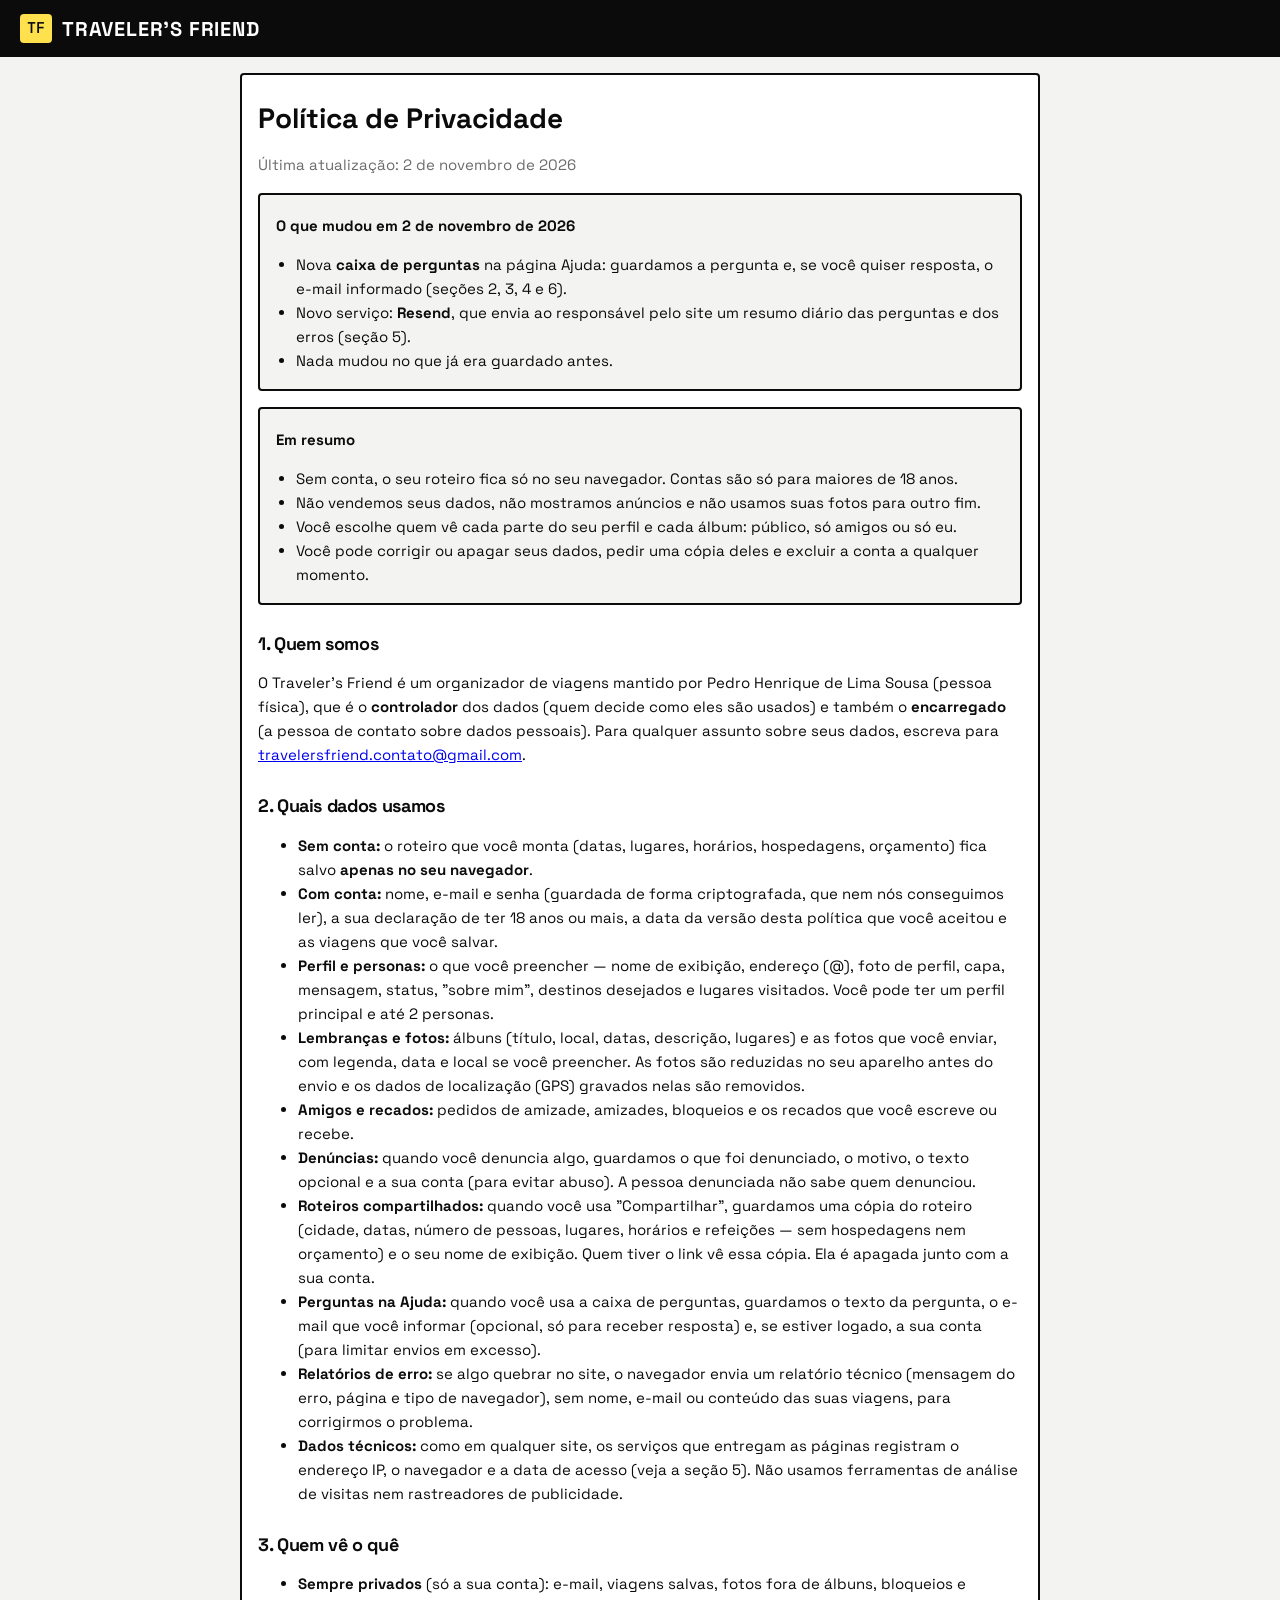
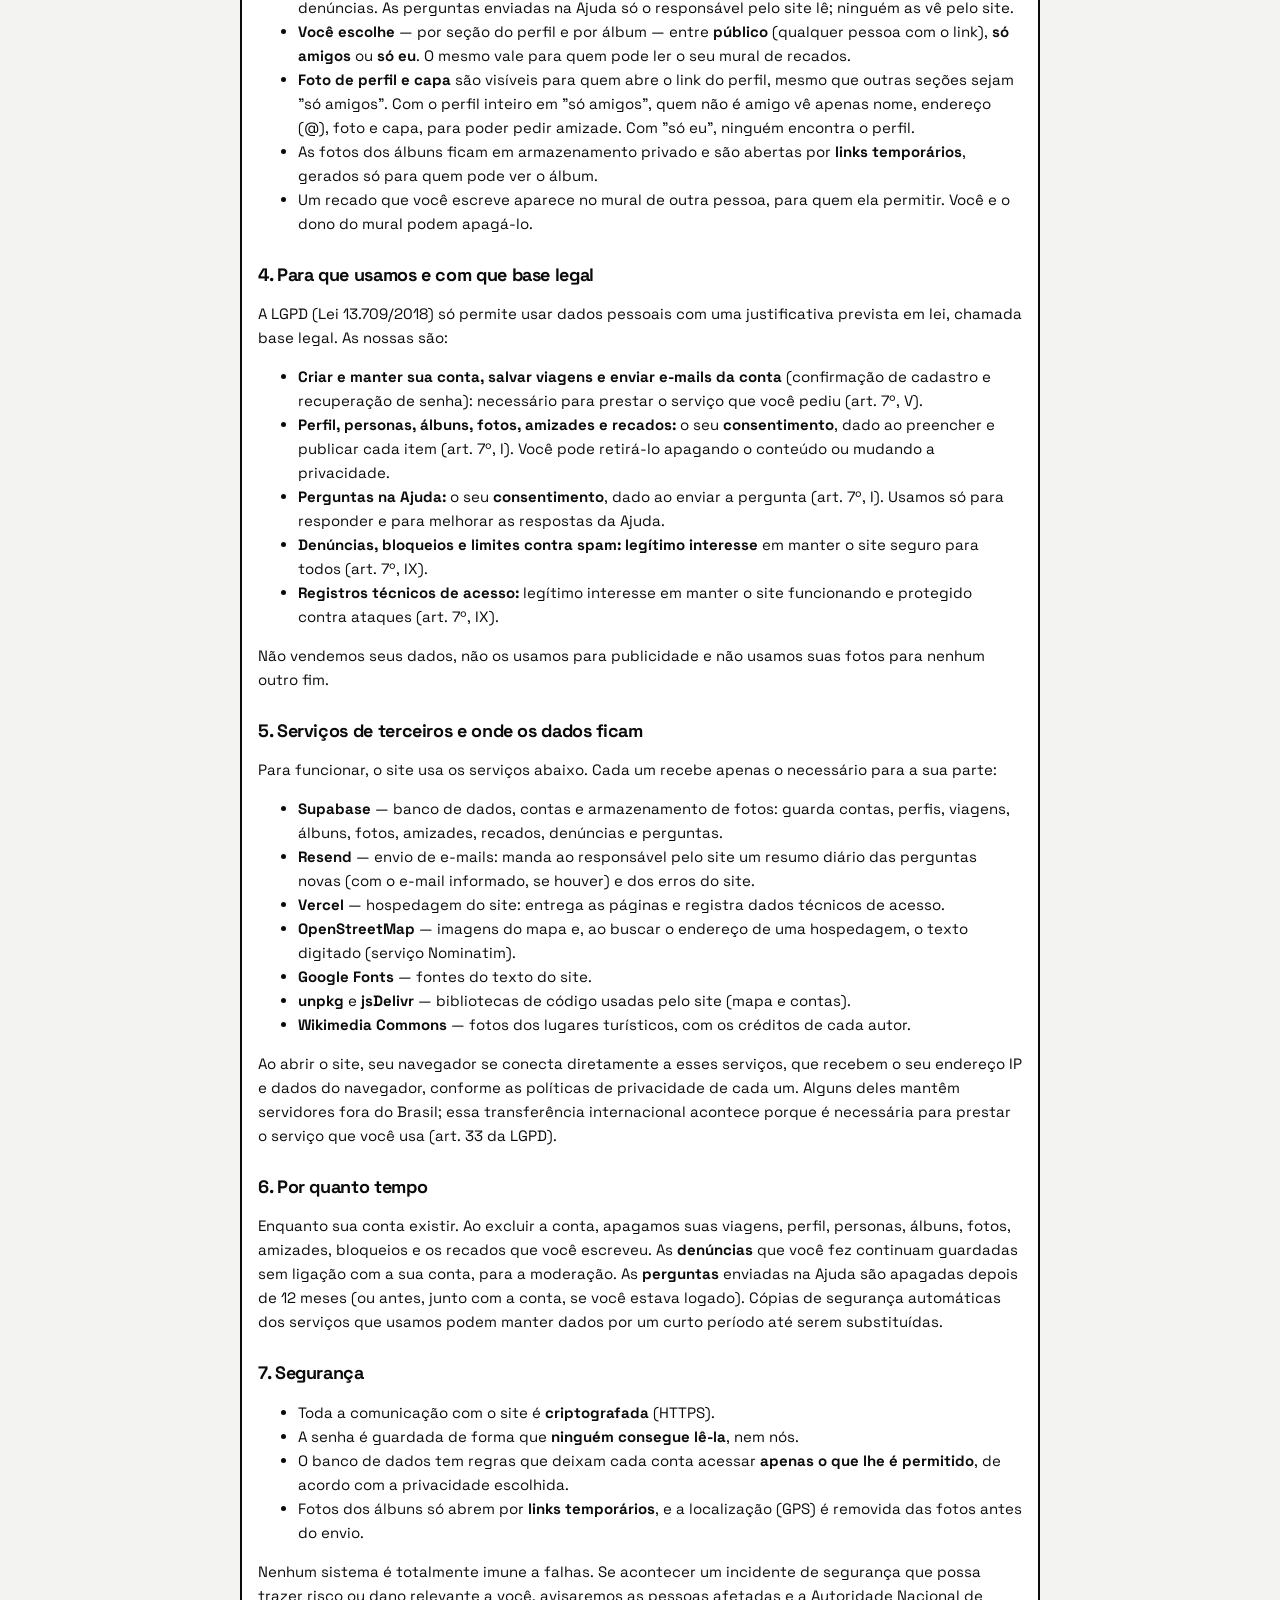
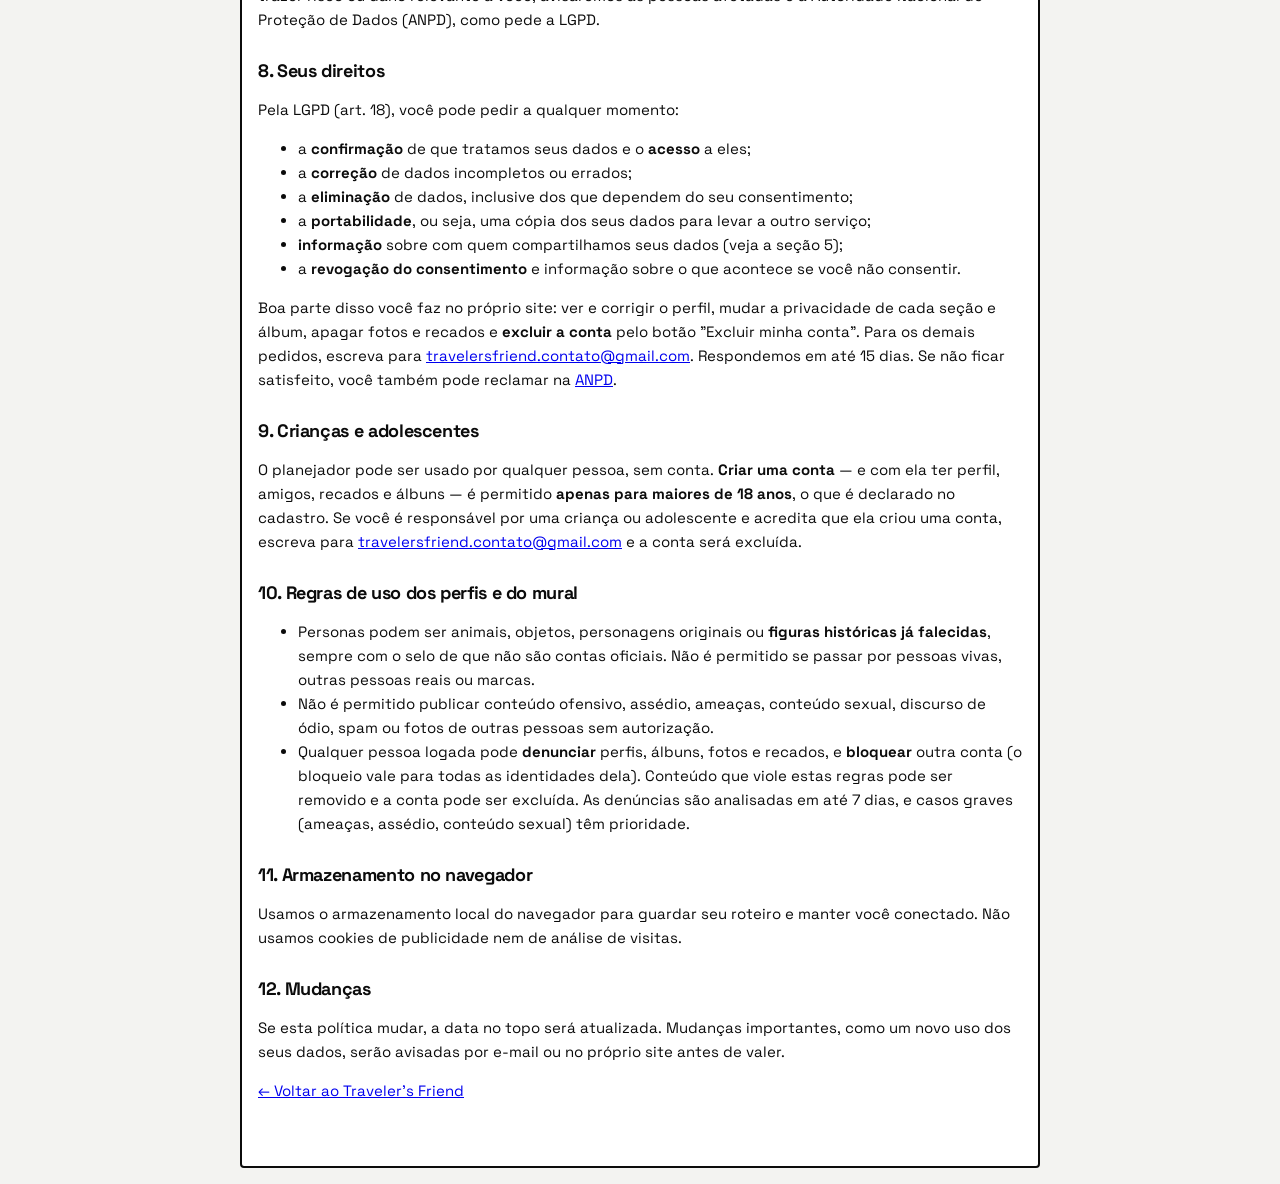
==== commit a0701587: "Aviso da mudança na política e pergunta sobre carro alugado na Ajuda Faixa no topo do site avisa a a" ====
--- a/privacidade.html
+++ b/privacidade.html
@@ -26,6 +26,15 @@
   <main class="doc panel" style="margin:16px auto;max-width:800px">
     <h1>Política de Privacidade</h1>
     <p class="muted">Última atualização: 2 de novembro de 2026</p>
+    <div class="resumo" id="mudancas">
+      <p><b>O que mudou em 2 de novembro de 2026</b></p>
+      <ul>
+        <li>Nova <b>caixa de perguntas</b> na página Ajuda: guardamos a pergunta e, se você quiser resposta, o e-mail informado
+          (seções 2, 3, 4 e 6).</li>
+        <li>Novo serviço: <b>Resend</b>, que envia ao responsável pelo site um resumo diário das perguntas e dos erros (seção 5).</li>
+        <li>Nada mudou no que já era guardado antes.</li>
+      </ul>
+    </div>
 
     <div class="resumo">
       <p><b>Em resumo</b></p>
--- a/css/style.css
+++ b/css/style.css
@@ -1237,6 +1237,13 @@
   body.landing .top-nav { justify-content: center; }
 }
 
+/* ---------- Aviso de mudança na Política de Privacidade (js/aviso-politica.js) ---------- */
+.aviso-politica { display: flex; align-items: center; justify-content: center; gap: var(--s-3); flex-wrap: wrap;
+  padding: var(--s-2) var(--s-4); background: var(--accent); color: var(--accent-ink); font-size: var(--t-sm); text-align: center; }
+.aviso-politica p { margin: 0; line-height: var(--lh-base); }
+.aviso-politica a { color: var(--accent-ink); font-weight: var(--w-bold); }
+.aviso-politica .btn { background: var(--ink); color: var(--paper); }
+
 /* ---------- Ajuda (perguntas frequentes) ---------- */
 .ajuda { display: grid; gap: var(--s-4); }
 .ajuda .pf-bloco h3 { margin-bottom: var(--s-2); }
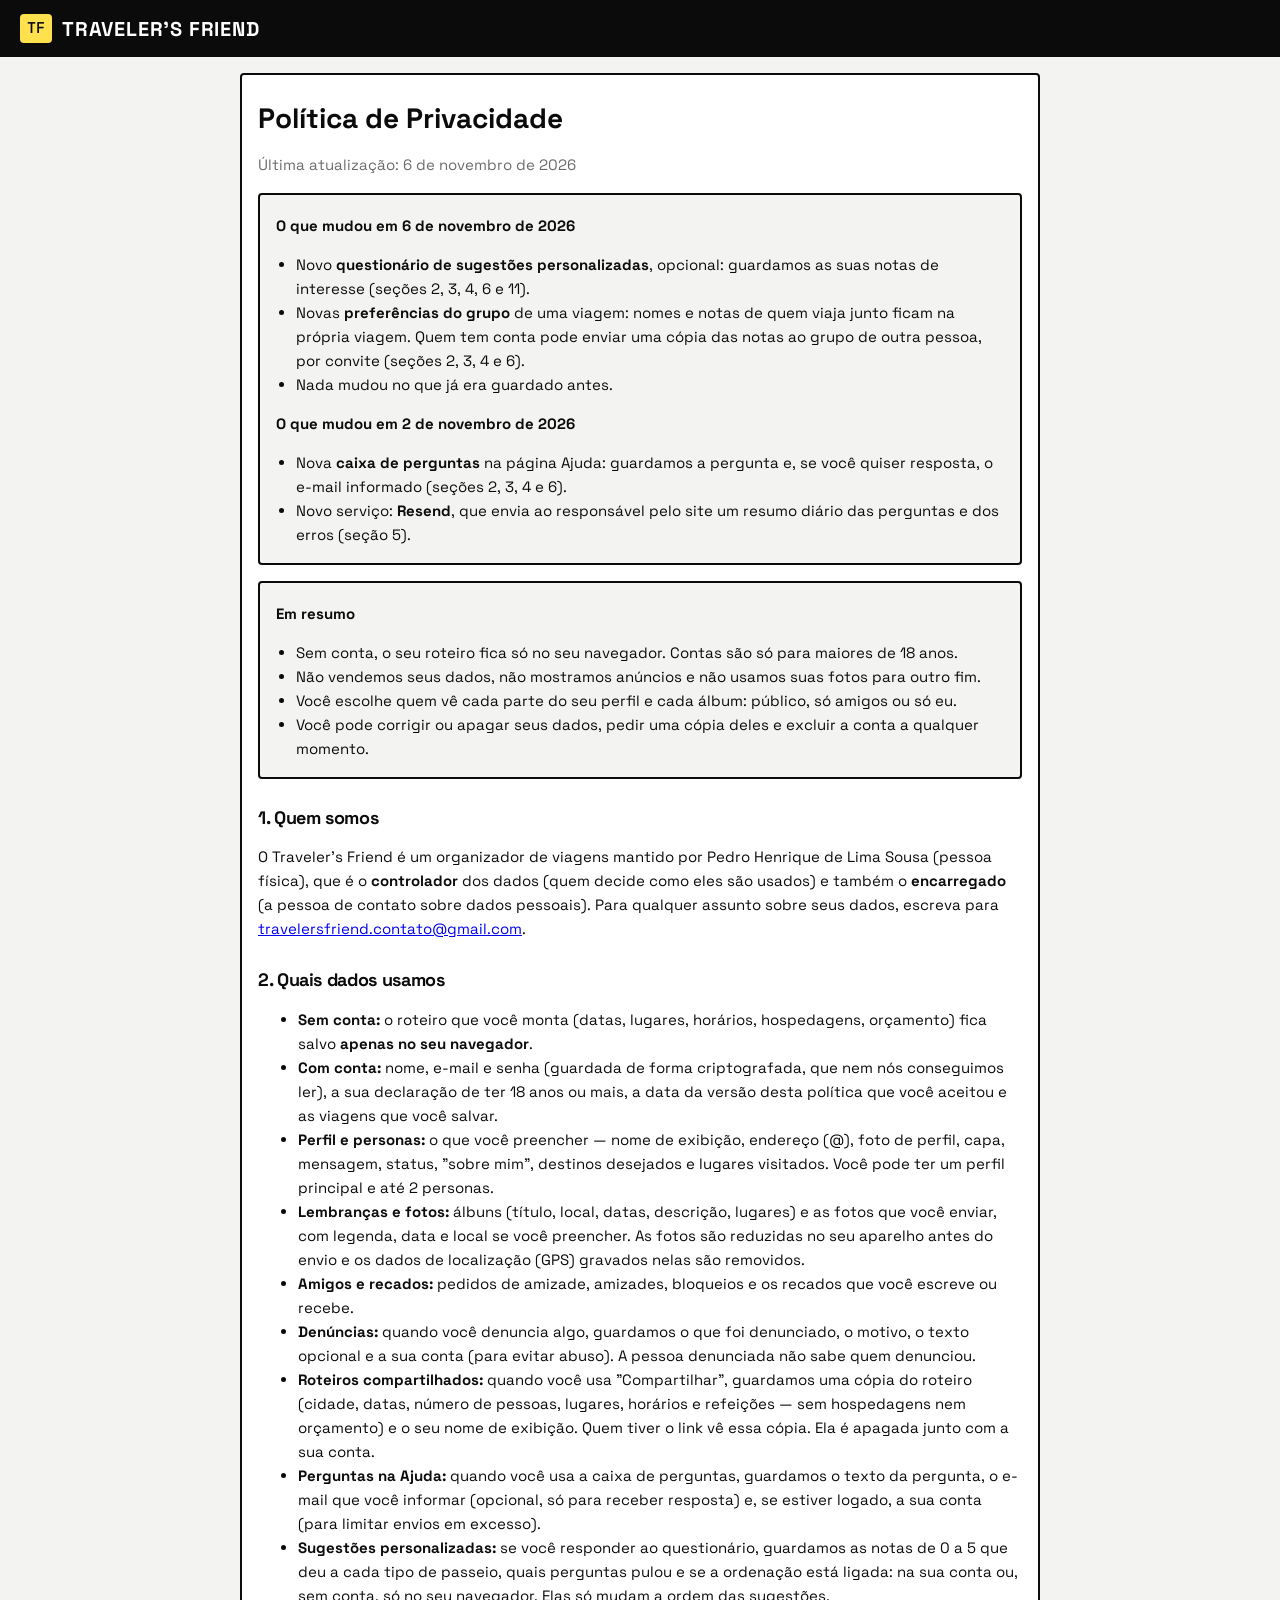
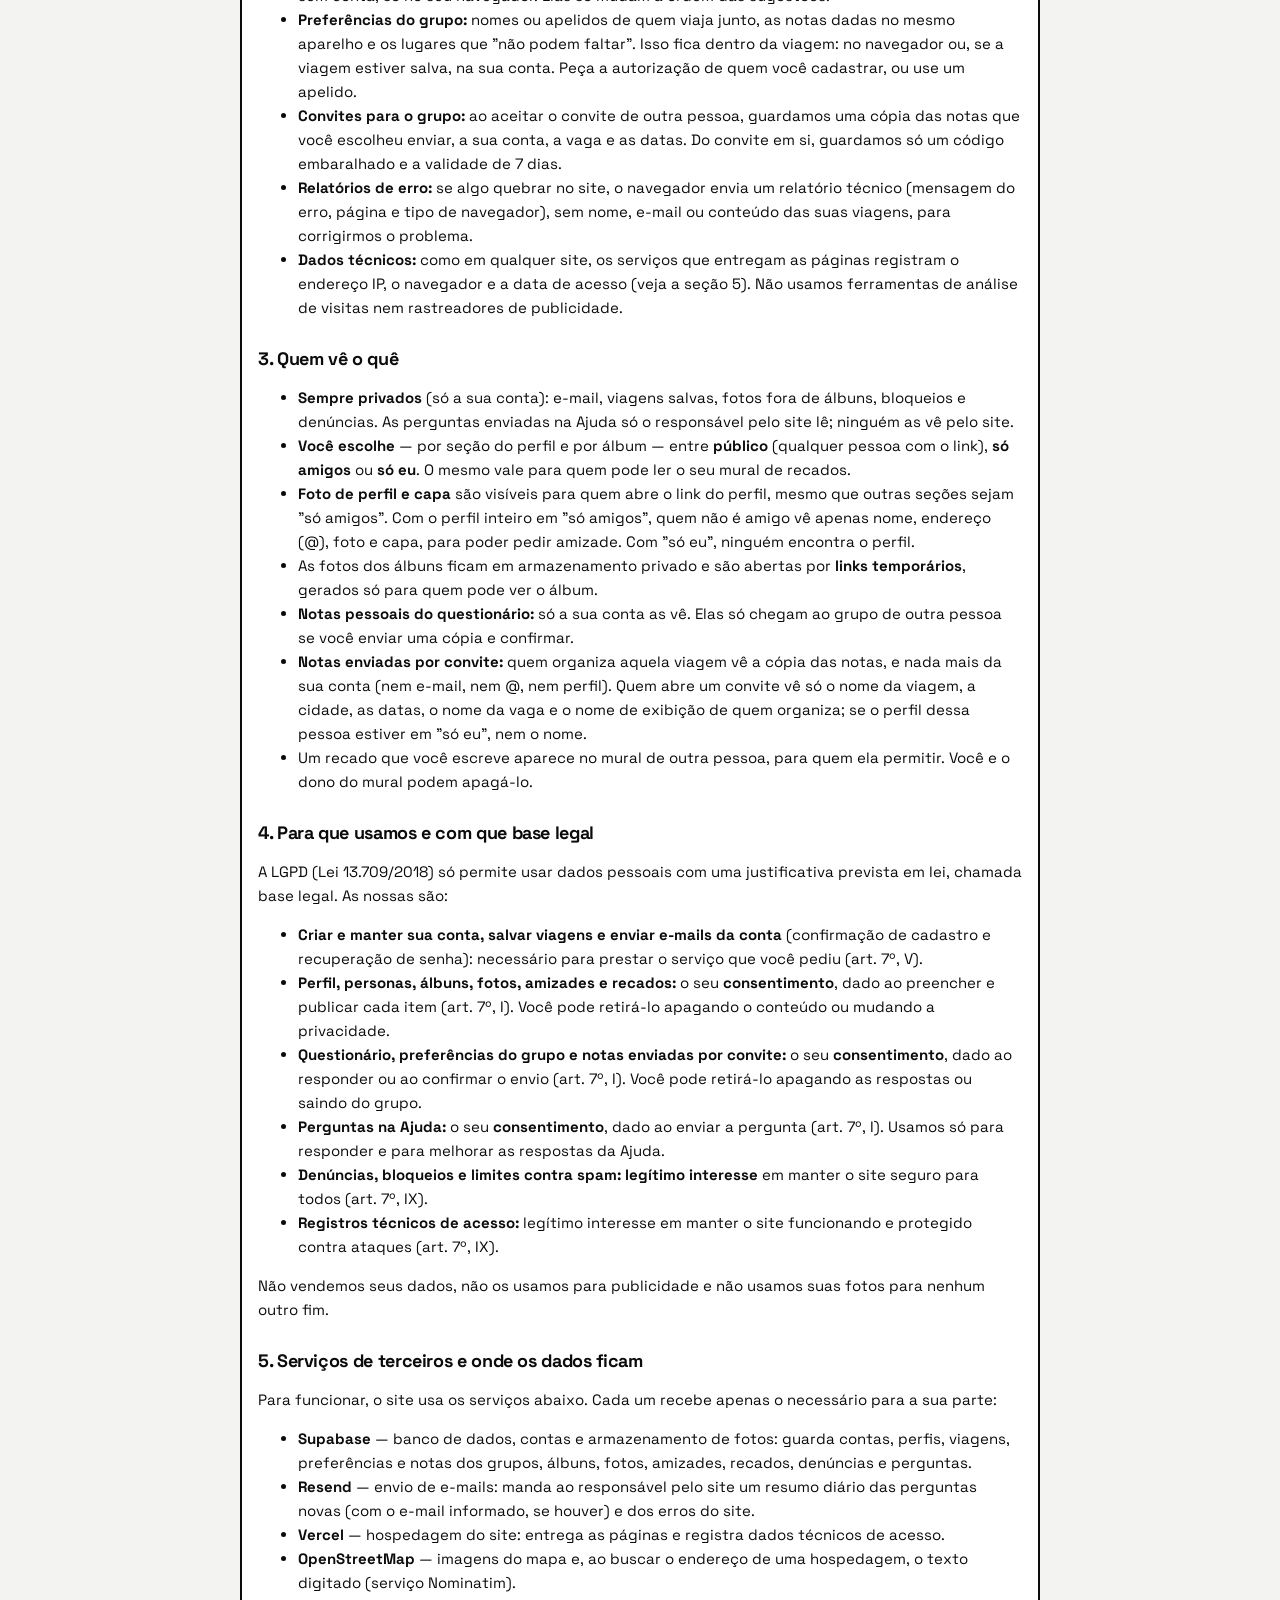
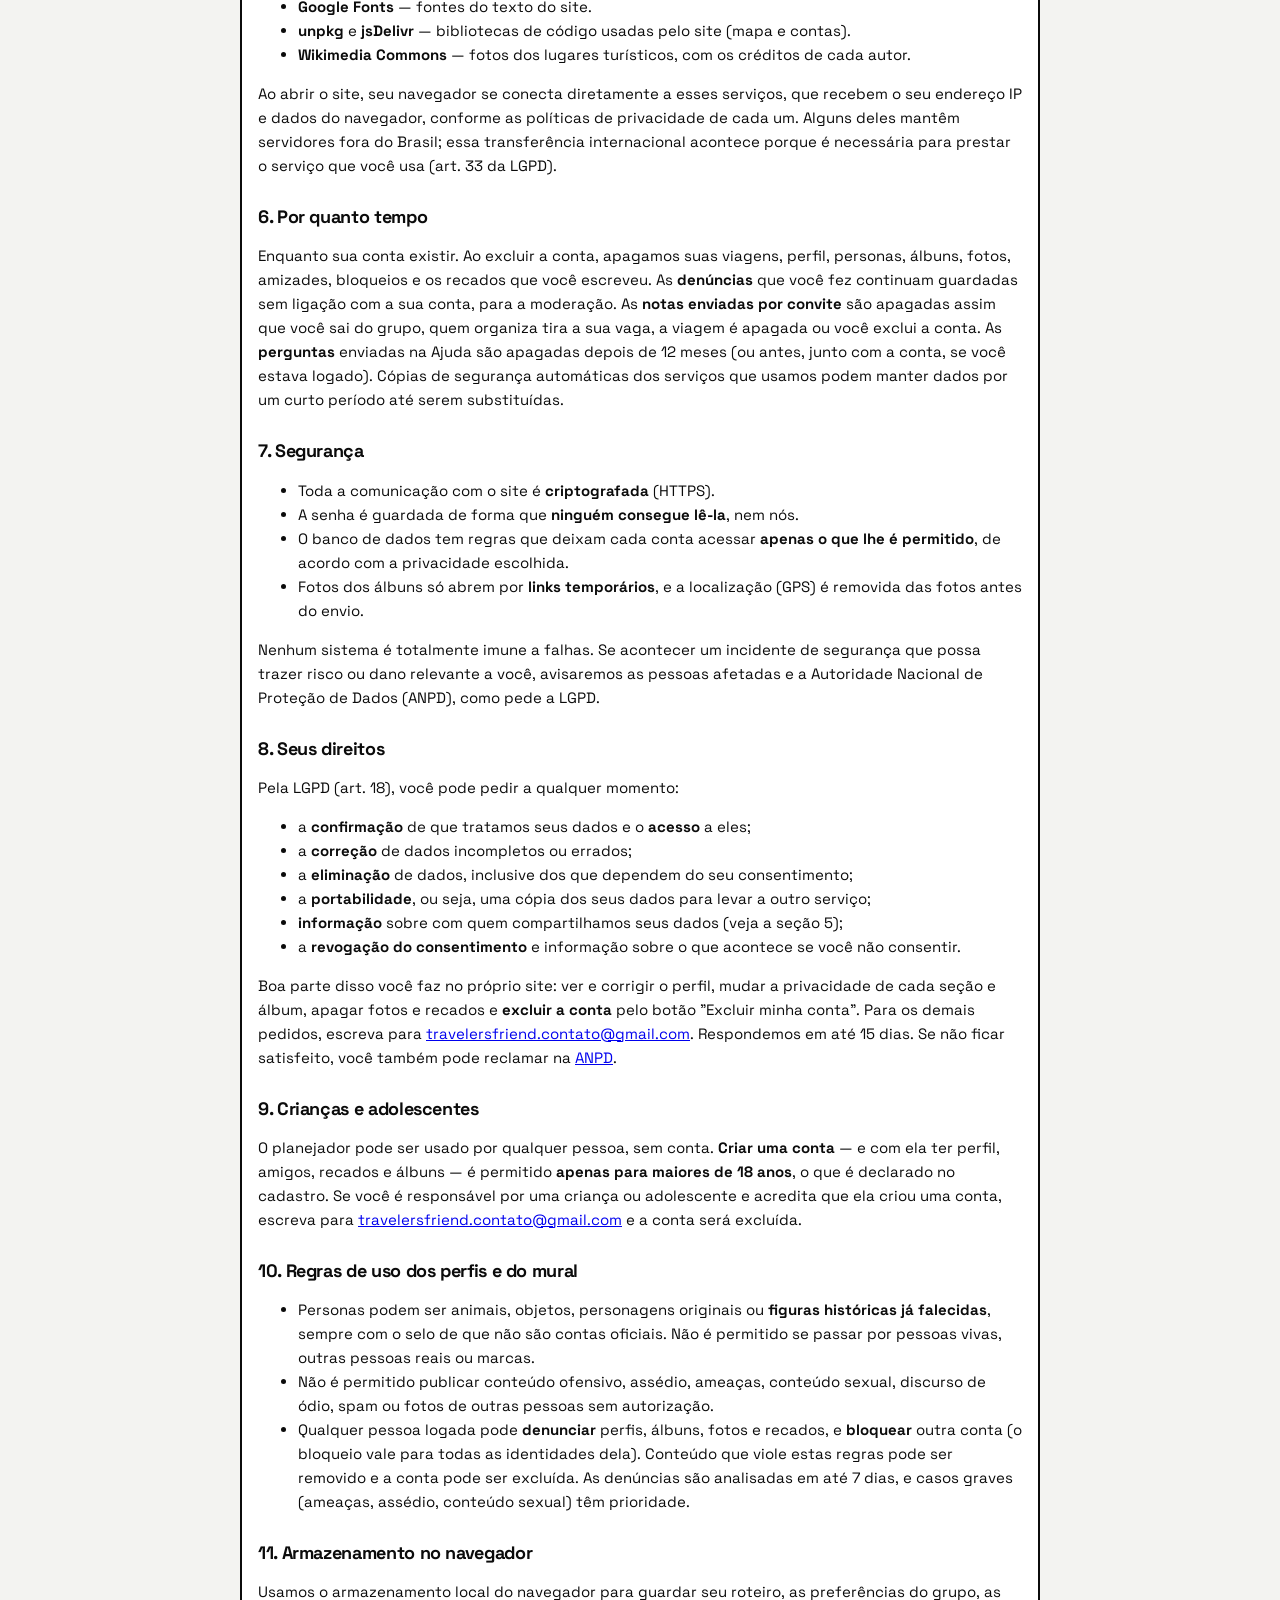
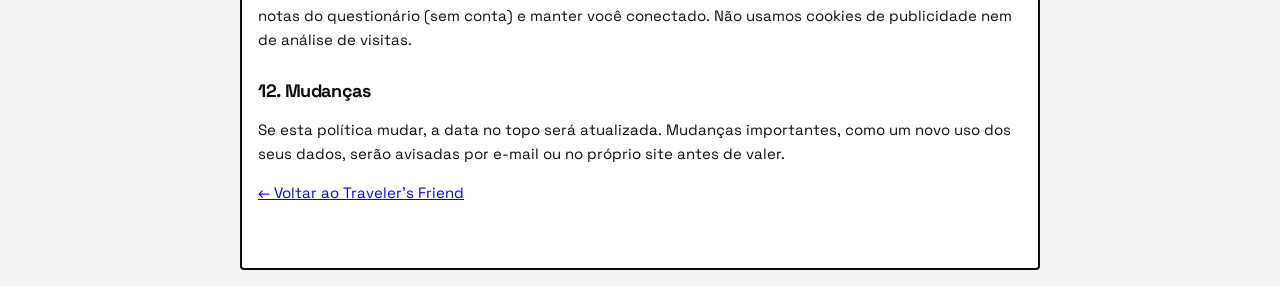
==== commit 51a03bea: "Política de privacidade: questionário, preferências do grupo e convites Registra o que as novas funç" ====
--- a/privacidade.html
+++ b/privacidade.html
@@ -25,14 +25,20 @@
     <span class="brand-mark">TF</span><span class="brand-name">Traveler's Friend</span></a></header>
   <main class="doc panel" style="margin:16px auto;max-width:800px">
     <h1>Política de Privacidade</h1>
-    <p class="muted">Última atualização: 2 de novembro de 2026</p>
+    <p class="muted">Última atualização: 6 de novembro de 2026</p>
     <div class="resumo" id="mudancas">
+      <p><b>O que mudou em 6 de novembro de 2026</b></p>
+      <ul>
+        <li>Novo <b>questionário de sugestões personalizadas</b>, opcional: guardamos as suas notas de interesse (seções 2, 3, 4, 6 e 11).</li>
+        <li>Novas <b>preferências do grupo</b> de uma viagem: nomes e notas de quem viaja junto ficam na própria viagem. Quem tem conta pode
+          enviar uma cópia das notas ao grupo de outra pessoa, por convite (seções 2, 3, 4 e 6).</li>
+        <li>Nada mudou no que já era guardado antes.</li>
+      </ul>
       <p><b>O que mudou em 2 de novembro de 2026</b></p>
       <ul>
         <li>Nova <b>caixa de perguntas</b> na página Ajuda: guardamos a pergunta e, se você quiser resposta, o e-mail informado
           (seções 2, 3, 4 e 6).</li>
         <li>Novo serviço: <b>Resend</b>, que envia ao responsável pelo site um resumo diário das perguntas e dos erros (seção 5).</li>
-        <li>Nada mudou no que já era guardado antes.</li>
       </ul>
     </div>
 
@@ -68,6 +74,12 @@
         Ela é apagada junto com a sua conta.</li>
       <li><b>Perguntas na Ajuda:</b> quando você usa a caixa de perguntas, guardamos o texto da pergunta, o e-mail que você
         informar (opcional, só para receber resposta) e, se estiver logado, a sua conta (para limitar envios em excesso).</li>
+      <li><b>Sugestões personalizadas:</b> se você responder ao questionário, guardamos as notas de 0 a 5 que deu a cada tipo de passeio,
+        quais perguntas pulou e se a ordenação está ligada: na sua conta ou, sem conta, só no seu navegador. Elas só mudam a ordem das sugestões.</li>
+      <li><b>Preferências do grupo:</b> nomes ou apelidos de quem viaja junto, as notas dadas no mesmo aparelho e os lugares que "não podem faltar".
+        Isso fica dentro da viagem: no navegador ou, se a viagem estiver salva, na sua conta. Peça a autorização de quem você cadastrar, ou use um apelido.</li>
+      <li><b>Convites para o grupo:</b> ao aceitar o convite de outra pessoa, guardamos uma cópia das notas que você escolheu enviar, a sua conta,
+        a vaga e as datas. Do convite em si, guardamos só um código embaralhado e a validade de 7 dias.</li>
       <li><b>Relatórios de erro:</b> se algo quebrar no site, o navegador envia um relatório técnico (mensagem do erro, página e
         tipo de navegador), sem nome, e-mail ou conteúdo das suas viagens, para corrigirmos o problema.</li>
       <li><b>Dados técnicos:</b> como em qualquer site, os serviços que entregam as páginas registram o endereço IP, o navegador e a data de acesso
@@ -84,6 +96,9 @@
         Com o perfil inteiro em "só amigos", quem não é amigo vê apenas nome, endereço (@), foto e capa, para poder pedir amizade.
         Com "só eu", ninguém encontra o perfil.</li>
       <li>As fotos dos álbuns ficam em armazenamento privado e são abertas por <b>links temporários</b>, gerados só para quem pode ver o álbum.</li>
+      <li><b>Notas pessoais do questionário:</b> só a sua conta as vê. Elas só chegam ao grupo de outra pessoa se você enviar uma cópia e confirmar.</li>
+      <li><b>Notas enviadas por convite:</b> quem organiza aquela viagem vê a cópia das notas, e nada mais da sua conta (nem e-mail, nem @, nem perfil).
+        Quem abre um convite vê só o nome da viagem, a cidade, as datas, o nome da vaga e o nome de exibição de quem organiza; se o perfil dessa pessoa estiver em "só eu", nem o nome.</li>
       <li>Um recado que você escreve aparece no mural de outra pessoa, para quem ela permitir. Você e o dono do mural podem apagá-lo.</li>
     </ul>
 
@@ -94,6 +109,8 @@
         necessário para prestar o serviço que você pediu (art. 7º, V).</li>
       <li><b>Perfil, personas, álbuns, fotos, amizades e recados:</b> o seu <b>consentimento</b>, dado ao preencher e publicar cada item (art. 7º, I).
         Você pode retirá-lo apagando o conteúdo ou mudando a privacidade.</li>
+      <li><b>Questionário, preferências do grupo e notas enviadas por convite:</b> o seu <b>consentimento</b>, dado ao responder ou ao confirmar o envio (art. 7º, I).
+        Você pode retirá-lo apagando as respostas ou saindo do grupo.</li>
       <li><b>Perguntas na Ajuda:</b> o seu <b>consentimento</b>, dado ao enviar a pergunta (art. 7º, I). Usamos só para responder
         e para melhorar as respostas da Ajuda.</li>
       <li><b>Denúncias, bloqueios e limites contra spam:</b> <b>legítimo interesse</b> em manter o site seguro para todos (art. 7º, IX).</li>
@@ -104,7 +121,7 @@
     <h2>5. Serviços de terceiros e onde os dados ficam</h2>
     <p>Para funcionar, o site usa os serviços abaixo. Cada um recebe apenas o necessário para a sua parte:</p>
     <ul>
-      <li><b>Supabase</b> — banco de dados, contas e armazenamento de fotos: guarda contas, perfis, viagens, álbuns, fotos, amizades, recados, denúncias e perguntas.</li>
+      <li><b>Supabase</b> — banco de dados, contas e armazenamento de fotos: guarda contas, perfis, viagens, preferências e notas dos grupos, álbuns, fotos, amizades, recados, denúncias e perguntas.</li>
       <li><b>Resend</b> — envio de e-mails: manda ao responsável pelo site um resumo diário das perguntas novas (com o e-mail informado, se houver)
         e dos erros do site.</li>
       <li><b>Vercel</b> — hospedagem do site: entrega as páginas e registra dados técnicos de acesso.</li>
@@ -120,6 +137,7 @@
     <h2>6. Por quanto tempo</h2>
     <p>Enquanto sua conta existir. Ao excluir a conta, apagamos suas viagens, perfil, personas, álbuns, fotos, amizades, bloqueios e
       os recados que você escreveu. As <b>denúncias</b> que você fez continuam guardadas sem ligação com a sua conta, para a moderação.
+      As <b>notas enviadas por convite</b> são apagadas assim que você sai do grupo, quem organiza tira a sua vaga, a viagem é apagada ou você exclui a conta.
       As <b>perguntas</b> enviadas na Ajuda são apagadas depois de 12 meses (ou antes, junto com a conta, se você estava logado).
       Cópias de segurança automáticas dos serviços que usamos podem manter dados por um curto período até serem substituídas.</p>
 
@@ -163,7 +181,7 @@
     </ul>
 
     <h2>11. Armazenamento no navegador</h2>
-    <p>Usamos o armazenamento local do navegador para guardar seu roteiro e manter você conectado. Não usamos cookies de publicidade
+    <p>Usamos o armazenamento local do navegador para guardar seu roteiro, as preferências do grupo, as notas do questionário (sem conta) e manter você conectado. Não usamos cookies de publicidade
       nem de análise de visitas.</p>
 
     <h2>12. Mudanças</h2>
--- a/css/style.css
+++ b/css/style.css
@@ -111,7 +111,7 @@
   padding: 16px;
   min-width: 0;
 }
-.panel-head { display: flex; justify-content: space-between; align-items: baseline; gap: 8px; margin-bottom: 12px; }
+.panel-head { display: flex; flex-wrap: wrap; justify-content: space-between; align-items: baseline; gap: 8px; margin-bottom: 12px; }
 .count { font-family: var(--mono); font-size: 12px; color: var(--muted); }
 .explore { position: sticky; top: 16px; max-height: calc(100vh - 32px); display: flex; flex-direction: column; }
 .costs { position: sticky; top: 16px; }
@@ -1212,6 +1212,12 @@
 /* Sugestões de restaurante no bloco de almoço/jantar */
 .meal-sug { display: flex; flex-wrap: wrap; align-items: center; gap: 6px; margin-top: 8px; }
 .meal-sug .btn { white-space: normal; text-align: left; }
+/* "+ N opções perto": lista maior de restaurantes, aberta sob demanda */
+.meal-mais { flex-basis: 100%; }
+.meal-mais summary { cursor: pointer; font-size: var(--t-sm); font-weight: var(--w-bold); text-decoration: underline; width: fit-content; }
+.meal-mais-lista { display: grid; grid-template-columns: repeat(auto-fill, minmax(220px, 1fr)); gap: 6px; margin-top: 6px; }
+.meal-mais-item { display: flex; flex-direction: column; align-items: flex-start; gap: 2px; }
+.meal-mais-item small { font-weight: var(--w-regular); color: var(--muted); }
 
 /* Exposições dentro de um lugar (card e detalhe) */
 .expo-nota { font-size: 12.5px; margin-top: 4px; }
@@ -1269,3 +1275,97 @@
 .rot-lista li span { display: block; }
 
 .f-nota { font-family: var(--mono); font-size: 12px; font-weight: var(--w-bold); }
+
+/* Sugestões personalizadas: entrada nos Filtros e questionário (js/gosto.js) */
+.sug-filtro { display: flex; flex-wrap: wrap; align-items: center; gap: var(--s-2) var(--s-3); padding-top: var(--s-2); border-top: 1px solid var(--paper-3); }
+.tf-quiz { width: min(480px, calc(100vw - 32px)); overflow: hidden; }
+.tf-quiz .modal-body { min-height: 300px; }
+.tf-quiz-lead { font-size: var(--t-lg); line-height: var(--lh-base); margin: 0; }
+.tf-quiz-prog { height: 6px; background: var(--paper-3); border-radius: var(--r-pill); overflow: hidden; }
+.tf-quiz-prog span { display: block; height: 100%; background: var(--accent); border-right: 2px solid var(--ink); transition: width var(--dur-2) var(--ease); }
+.tf-quiz-num { margin: 0; color: var(--muted); }
+.tf-quiz-pergunta { font-size: var(--t-xl); line-height: var(--lh-tight); margin: 0; outline: none; }
+.tf-quiz-notas { display: flex; gap: var(--s-2); margin-top: var(--s-2); }
+.tf-quiz-notas button {
+  flex: 1 1 0; min-width: 0; min-height: 52px; border: 2px solid var(--ink); border-radius: var(--r-md); background: var(--paper);
+  color: var(--ink); font: inherit; font-size: var(--t-xl); font-weight: var(--w-bold); cursor: pointer;
+  transition: background var(--dur-1) var(--ease), transform var(--dur-1) var(--ease);
+}
+.tf-quiz-notas button:hover { background: var(--paper-2); }
+.tf-quiz-notas button.on { background: var(--accent); color: var(--accent-ink); box-shadow: var(--shadow-hard); transform: translate(-2px, -2px); }
+.tf-quiz-notas button:focus-visible { outline: 3px solid var(--ink); outline-offset: 2px; }
+.tf-quiz-legenda { display: flex; justify-content: space-between; gap: var(--s-2); }
+.tf-quiz-nav { display: flex; justify-content: space-between; align-items: center; gap: var(--s-3); margin-top: auto; padding-top: var(--s-3); }
+.tf-quiz-resumo { list-style: none; margin: 0; padding: 0; display: flex; flex-direction: column; gap: 2px; font-size: var(--t-sm); }
+.tf-quiz-resumo li { display: flex; justify-content: space-between; gap: var(--s-3); padding: 6px 0; border-bottom: 1px solid var(--paper-3); }
+.tf-quiz-resumo b { white-space: nowrap; }
+/* Transição entre telas: a atual some para um lado, a próxima entra do outro. */
+.tf-quiz-tela { transition: opacity 160ms var(--ease), transform 160ms var(--ease); }
+.tf-quiz-tela.sai-esq { opacity: 0; transform: translateX(-24px); }
+.tf-quiz-tela.sai-dir { opacity: 0; transform: translateX(24px); }
+.tf-quiz-tela.entra-dir { animation: tfQuizDir 200ms var(--ease); }
+.tf-quiz-tela.entra-esq { animation: tfQuizEsq 200ms var(--ease); }
+@keyframes tfQuizDir { from { opacity: 0; transform: translateX(24px); } to { opacity: 1; transform: none; } }
+@keyframes tfQuizEsq { from { opacity: 0; transform: translateX(-24px); } to { opacity: 1; transform: none; } }
+@media (prefers-reduced-motion: reduce) {
+  .tf-quiz-tela, .tf-quiz-notas button, .tf-quiz-prog span { transition: none; animation: none; }
+}
+
+/* Preferências do grupo da viagem (js/grupo.js) */
+.tf-grupo { width: min(520px, calc(100vw - 32px)); }
+.grupo-lista { list-style: none; margin: 0; padding: 0; display: flex; flex-direction: column; gap: var(--s-2); }
+.grupo-lista li {
+  display: grid; grid-template-columns: minmax(0, 1fr) auto; gap: 4px var(--s-3); align-items: center;
+  padding: var(--s-2) var(--s-3); border: 1.5px solid var(--soft-line); border-radius: var(--r-md);
+}
+.grupo-lista li.proximo { border-color: var(--ink); background: var(--paper-2); }
+.grupo-nome { font: inherit; font-weight: var(--w-bold); font-size: var(--t-md); border: 0; border-bottom: 1.5px dashed transparent; background: transparent; padding: 2px 0; min-width: 0; }
+.grupo-nome:hover, .grupo-nome:focus { border-bottom-color: var(--muted); outline: none; }
+.grupo-lista .ok { color: var(--ok); }
+.grupo-acoes { grid-column: 1 / -1; display: flex; gap: var(--s-3); align-items: center; }
+.grupo-add { display: flex; gap: var(--s-2); align-items: flex-end; }
+.grupo-add .field { flex: 1; }
+.grupo-cats { list-style: none; margin: 0; padding: 0; display: flex; flex-direction: column; gap: var(--s-3); }
+.grupo-cat-top { display: flex; justify-content: space-between; gap: var(--s-3); font-size: var(--t-sm); font-weight: var(--w-medium); }
+.grupo-barra { height: 8px; background: var(--paper-3); border-radius: var(--r-pill); overflow: hidden; margin: 4px 0; }
+.grupo-barra span { display: block; height: 100%; background: var(--accent); border-right: 2px solid var(--ink); }
+.grupo-cat-pe { display: flex; flex-wrap: wrap; gap: 2px var(--s-2); align-items: baseline; }
+.grupo-sit { font-style: normal; font-size: 11px; font-weight: var(--w-bold); padding: 1px 6px; border-radius: var(--r-pill); border: 1px solid var(--soft-line); }
+.grupo-sit.ok { border-color: var(--ok); color: var(--ok); }
+.grupo-sit.div { border-color: var(--warn); color: var(--warn); }
+.grupo-sub { margin: var(--s-2) 0 0; font-size: var(--t-md); }
+.grupo-indisp { list-style: none; margin: 0; padding: 0; display: flex; flex-direction: column; gap: var(--s-2); }
+.grupo-indisp li { padding: var(--s-2) 0; border-bottom: 1px solid var(--paper-3); display: flex; flex-direction: column; gap: 6px; }
+.grupo-indisp-quem { display: flex; flex-wrap: wrap; gap: 6px; }
+.grupo-indisp-quem .chip { display: inline-flex; align-items: center; gap: 6px; cursor: default; }
+.grupo-indisp-quem .chip button { all: unset; cursor: pointer; font-weight: var(--w-bold); padding: 0 2px; }
+.grupo-indisp-quem .chip button:focus-visible { outline: 2px solid var(--paper); }
+.nao-faltar { display: flex; flex-direction: column; gap: 6px; padding: var(--s-2) var(--s-3); border: 1.5px dashed var(--soft-line); border-radius: var(--r-md); }
+.nao-faltar-chips { display: flex; flex-wrap: wrap; gap: 6px; }
+.nao-faltar-chips .chip { min-height: 36px; }
+.nao-faltar-vazio { margin: 0; }
+.nao-faltar-nota { font-size: 12px; font-weight: var(--w-bold); margin-top: 4px; }
+.grupo-estado { grid-column: 1 / -1; }
+.grupo-link { grid-column: 1 / -1; display: flex; flex-direction: column; gap: 6px; padding: var(--s-2); background: var(--paper-2); border-radius: var(--r-md); }
+.grupo-link input { font: inherit; font-size: var(--t-xs); padding: 6px 8px; border: 1.5px solid var(--soft-line); border-radius: var(--r-sm); min-width: 0; }
+.grupo-link-acoes { display: flex; gap: var(--s-2); }
+.grupo-link p { margin: 0; }
+.grupo-acoes { flex-wrap: wrap; }
+.grupo-escolha { display: flex; flex-wrap: wrap; gap: var(--s-3); align-items: center; margin-top: var(--s-3); }
+.grupo-avisos { margin: 0 0 var(--s-3); padding-left: 1.2em; display: flex; flex-direction: column; gap: 6px; font-size: var(--t-sm); }
+.grupo-conv .tf-quiz-resumo { margin-top: var(--s-2); }
+
+/* Montar roteiro (js/montar-roteiro.js) */
+.tf-montar { width: min(600px, calc(100vw - 32px)); }
+.montar-nota { margin: 6px 0 0; }
+.montar-conflitos { display: flex; flex-direction: column; gap: var(--s-3); }
+.montar-conflito { margin: 0; padding: var(--s-2) var(--s-3); border: 1.5px solid var(--soft-line); border-radius: var(--r-md); display: flex; flex-direction: column; gap: 6px; align-items: flex-start; }
+.montar-conflito legend { padding: 0 4px; }
+.montar-conflito p { margin: 0; }
+.montar-dia h4 { margin: 0 0 var(--s-2); font-size: var(--t-md); }
+.montar-dia ol { list-style: none; margin: 0; padding: 0; display: flex; flex-direction: column; gap: var(--s-2); }
+.montar-dia li { display: grid; grid-template-columns: 48px minmax(0, 1fr); gap: var(--s-2); }
+.montar-dia li.novo { border-left: 3px solid var(--accent); padding-left: 6px; }
+.montar-dia li.ja, .montar-dia li.refeicao { padding-left: 9px; }
+.montar-hora { font-size: var(--t-xs); padding-top: 2px; }
+.montar-dia + .montar-dia { border-top: 1px solid var(--paper-3); padding-top: var(--s-3); }
